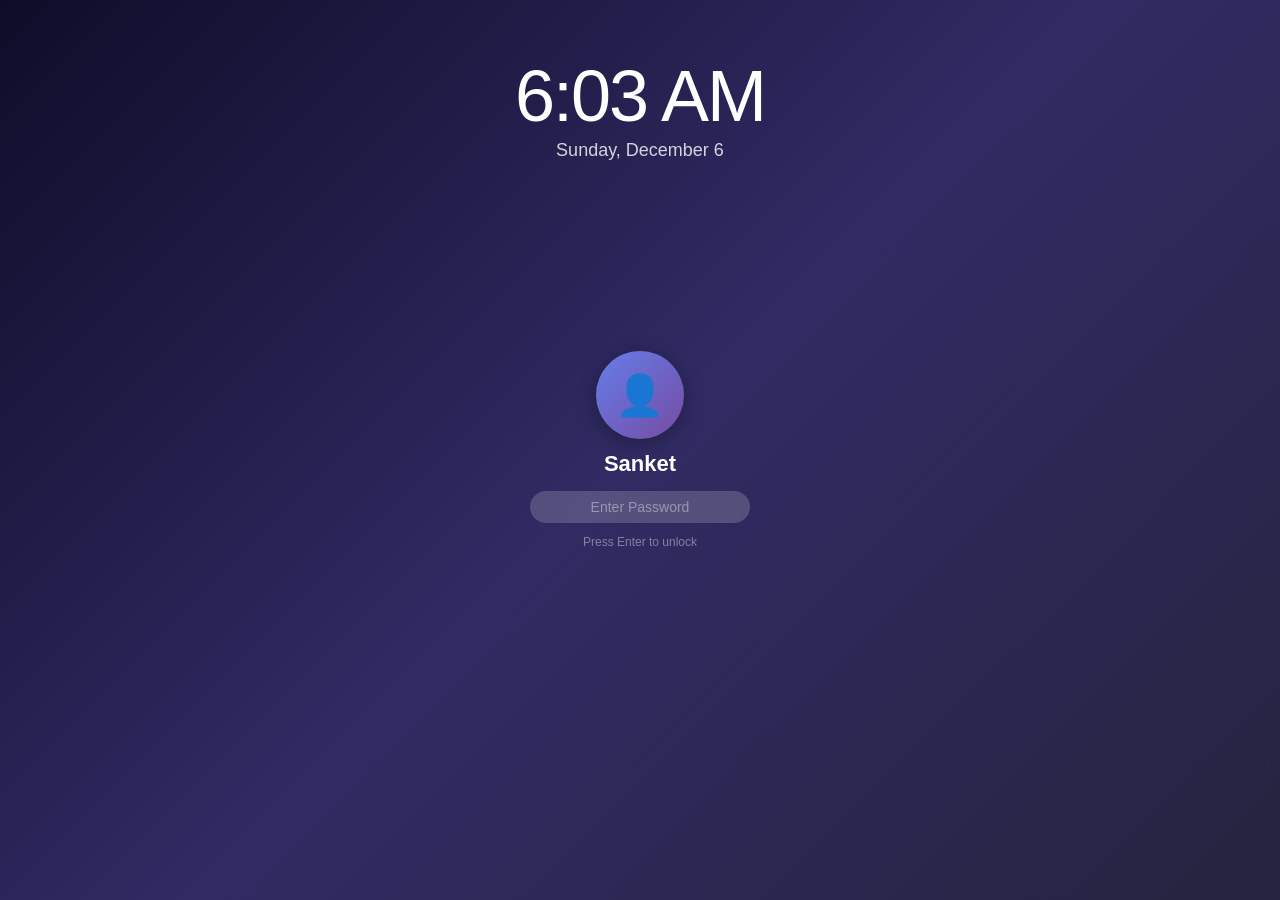
==== index.html @ 110bdf54 "Restructure CloudOS into organized multi-file architecture - Separated single 56KB HTML file into mo" ====
<!DOCTYPE html>
<html lang="en">
<head>
<meta charset="UTF-8">
<meta name="viewport" content="width=device-width, initial-scale=1.0">
<title>CloudOS</title>

<!-- Styles -->
<link rel="stylesheet" href="css/variables.css">
<link rel="stylesheet" href="css/base.css">
<link rel="stylesheet" href="css/login.css">
<link rel="stylesheet" href="css/menubar.css">
<link rel="stylesheet" href="css/dock.css">
<link rel="stylesheet" href="css/windows.css">
<link rel="stylesheet" href="css/overlays.css">
<link rel="stylesheet" href="css/apps.css">
<link rel="stylesheet" href="css/responsive.css">
</head>
<body>

<div id="os-root">

<!-- LOGIN -->
<div id="login">
  <div class="ltime" id="ltime"></div>
  <div class="ldate" id="ldate"></div>
  <div class="lav">👤</div>
  <div class="lname">Sanket</div>
  <input class="linput" type="password" placeholder="Enter Password" id="lpw" autofocus>
  <div class="lhint">Press Enter to unlock</div>
</div>

<!-- DESKTOP -->
<div id="desktop">
  <div id="menubar">
    <span class="apple-logo" onclick="openApp('about')"></span>
    <span class="mi bold" id="activeApp">Finder</span>
    <span class="mi">File</span><span class="mi">Edit</span><span class="mi">View</span><span class="mi">Window</span><span class="mi">Help</span>
    <span class="spacer"></span>
    <div class="mr">
      <span class="mi" onclick="toggleNC()">🔔</span>
      <span class="mi">📶</span>
      <span class="mi">🔊</span>
      <span class="mi">🔋</span>
      <span class="mi" id="mclock"></span>
    </div>
  </div>

  <div class="dicon" style="top:50px;right:20px" ondblclick="openApp('finder')"><span class="ico">💻</span><span class="iname">Macintosh HD</span></div>
  <div class="dicon" style="top:150px;right:20px" ondblclick="openApp('notes')"><span class="ico">📝</span><span class="iname">Notes</span></div>

  <div id="wins"></div>

  <div id="dock">
    <div class="di" onclick="openApp('finder')"><span class="tt">Finder</span>📁<span class="dot"></span></div>
    <div class="di" onclick="openApp('safari')"><span class="tt">Safari</span>🧭<span class="dot"></span></div>
    <div class="di" onclick="openApp('terminal')"><span class="tt">Terminal</span>⬛<span class="dot"></span></div>
    <div class="di" onclick="openApp('calc')"><span class="tt">Calculator</span>🧮<span class="dot"></span></div>
    <div class="di" onclick="openApp('notes')"><span class="tt">Notes</span>📝<span class="dot"></span></div>
    <div class="di" onclick="openApp('music')"><span class="tt">Music</span>🎵<span class="dot"></span></div>
    <div class="di" onclick="openApp('calendar')"><span class="tt">Calendar</span>📅<span class="dot"></span></div>
    <div class="di" onclick="openApp('weather')"><span class="tt">Weather</span>🌤️<span class="dot"></span></div>
    <div class="di" onclick="openApp('clock')"><span class="tt">Clock</span>🕐<span class="dot"></span></div>
    <div class="di" onclick="openApp('photos')"><span class="tt">Photos</span>🖼️<span class="dot"></span></div>
    <div class="dock-sep"></div>
    <div class="di" onclick="openApp('stocks')"><span class="tt">Stocks</span>📈<span class="dot"></span></div>
    <div class="di" onclick="openApp('todo')"><span class="tt">Reminders</span>✅<span class="dot"></span></div>
    <div class="di" onclick="openApp('textedit')"><span class="tt">TextEdit</span>📄<span class="dot"></span></div>
    <div class="di" onclick="openApp('camera')"><span class="tt">Photo Booth</span>📸<span class="dot"></span></div>
    <div class="di" onclick="openApp('settings')"><span class="tt">Settings</span>⚙️<span class="dot"></span></div>
  </div>
</div>

<!-- SPOTLIGHT -->
<div id="spo" onclick="closeSpo()">
  <div id="spobox" onclick="event.stopPropagation()">
    <input id="spoinput" placeholder="Spotlight Search" autocomplete="off">
    <div id="spores"></div>
  </div>
</div>

<!-- CONTEXT MENU -->
<div id="ctx"></div>

<!-- NOTIFICATION CENTER -->
<div id="nc">
  <div class="nch" style="font-size:16px;margin-bottom:12px">Notification Center</div>
  <div class="ncw"><div style="font-size:30px;font-weight:200;color:var(--text)" id="nct"></div><div style="font-size:12px;color:var(--text2)" id="ncd"></div></div>
  <div class="nch">Weather</div>
  <div class="ncw"><div style="display:flex;align-items:center;gap:10px"><span style="font-size:32px">🌤️</span><div><div style="font-size:22px;font-weight:600;color:var(--text)">72°F</div><div style="font-size:11px;color:var(--text2)">Partly Cloudy</div></div></div></div>
  <div class="nch">Battery</div>
  <div class="ncw"><div style="display:flex;align-items:center;gap:10px"><span style="font-size:20px">🔋</span><span style="font-size:14px;font-weight:600;color:var(--text)">87%</span></div></div>
  <div class="nch">Upcoming</div>
  <div class="ncw"><div style="font-size:12px;color:var(--text)">📌 Team standup — 10:00 AM</div></div>
  <div class="ncw"><div style="font-size:12px;color:var(--text)">📧 Reply to Sarah — 2:00 PM</div></div>
  <div class="nch">Stocks</div>
  <div class="ncw">
    <div style="display:flex;justify-content:space-between;font-size:12px;color:var(--text)"><span style="font-weight:600">AAPL</span><span style="color:#34C759">+1.23%</span></div>
    <div style="display:flex;justify-content:space-between;font-size:12px;color:var(--text);margin-top:4px"><span style="font-weight:600">NVDA</span><span style="color:#34C759">+1.42%</span></div>
  </div>
</div>

</div><!-- /os-root -->

<!-- Scripts: load order matters -->
<script src="js/state.js"></script>
<script src="js/scaling.js"></script>
<script src="js/login.js"></script>
<script src="js/menubar.js"></script>
<script src="js/window-manager.js"></script>
<script src="js/app-launcher.js"></script>

<!-- Apps -->
<script src="js/apps/finder.js"></script>
<script src="js/apps/calculator.js"></script>
<script src="js/apps/terminal.js"></script>
<script src="js/apps/notes.js"></script>
<script src="js/apps/settings.js"></script>
<script src="js/apps/weather.js"></script>
<script src="js/apps/music.js"></script>
<script src="js/apps/calendar.js"></script>
<script src="js/apps/clock-app.js"></script>
<script src="js/apps/stocks.js"></script>
<script src="js/apps/safari.js"></script>
<script src="js/apps/textedit.js"></script>
<script src="js/apps/camera.js"></script>
<script src="js/apps/photos.js"></script>
<script src="js/apps/todo.js"></script>
<script src="js/apps/about.js"></script>

<!-- Overlays & System -->
<script src="js/spotlight.js"></script>
<script src="js/notifications.js"></script>
<script src="js/context-menu.js"></script>
<script src="js/keyboard.js"></script>
<script src="js/main.js"></script>
</body>
</html>
---- css/variables.css ----
/* ===== CSS CUSTOM PROPERTIES ===== */
:root {
  --accent: #007AFF;
  --red: #FF5F57;
  --yellow: #FEBC2E;
  --green: #28C840;
  --text: #1d1d1f;
  --text2: #86868b;
  --border: rgba(0,0,0,0.1);
  --glass: rgba(255,255,255,0.72);
  --glass-dark: rgba(30,30,30,0.75);
  --shadow: 0 22px 70px 4px rgba(0,0,0,0.28);
  --r: 12px;
  --font: -apple-system, BlinkMacSystemFont, 'Helvetica Neue', 'Segoe UI', sans-serif;
}
---- css/base.css ----
/* ===== RESET & BASE ===== */
* { margin: 0; padding: 0; box-sizing: border-box; }

html, body {
  width: 100%;
  height: 100%;
  overflow: hidden;
}

body {
  font-family: var(--font);
  user-select: none;
  -webkit-user-select: none;
  cursor: default;
}

/* OS Root Container — scaling target */
#os-root {
  width: 100vw;
  height: 100vh;
  position: relative;
  overflow: hidden;
  transform-origin: 0 0;
}

/* Desktop */
#desktop {
  width: 100%;
  height: 100%;
  position: relative;
  background: linear-gradient(135deg, #0f0c29 0%, #302b63 50%, #24243e 100%);
}

#desktop::before {
  content: '';
  position: absolute;
  inset: 0;
  background:
    radial-gradient(ellipse at 30% 40%, rgba(101,78,163,0.5), transparent 60%),
    radial-gradient(ellipse at 70% 60%, rgba(234,175,200,0.25), transparent 50%);
  pointer-events: none;
}

/* Desktop Icons */
.dicon {
  position: absolute;
  width: 78px;
  display: flex;
  flex-direction: column;
  align-items: center;
  gap: 3px;
  cursor: pointer;
  padding: 5px;
  border-radius: 8px;
}
.dicon:hover { background: rgba(255,255,255,0.1); }
.dicon .ico { font-size: 46px; filter: drop-shadow(0 2px 4px rgba(0,0,0,0.3)); }
.dicon .iname {
  font-size: 11px;
  color: #fff;
  text-shadow: 0 1px 3px rgba(0,0,0,0.5);
  text-align: center;
  font-weight: 500;
}
---- css/login.css ----
/* ===== LOGIN SCREEN ===== */
#login {
  position: absolute;
  inset: 0;
  background: linear-gradient(135deg, #0f0c29, #302b63, #24243e);
  z-index: 100000;
  display: flex;
  flex-direction: column;
  align-items: center;
  justify-content: center;
  color: #fff;
}

.lav {
  width: 88px;
  height: 88px;
  border-radius: 50%;
  background: linear-gradient(135deg, #667eea, #764ba2);
  margin-bottom: 12px;
  display: flex;
  align-items: center;
  justify-content: center;
  font-size: 40px;
  box-shadow: 0 4px 20px rgba(0,0,0,0.3);
}

.lname { font-size: 22px; font-weight: 600; margin-bottom: 14px; }

.linput {
  width: 220px;
  padding: 8px 14px;
  border-radius: 20px;
  border: none;
  background: rgba(255,255,255,0.18);
  backdrop-filter: blur(10px);
  color: #fff;
  font-size: 14px;
  font-family: var(--font);
  outline: none;
  text-align: center;
}
.linput::placeholder { color: rgba(255,255,255,0.4); }

.lhint { font-size: 12px; opacity: .4; margin-top: 12px; }
.ltime { position: absolute; top: 55px; font-size: 72px; font-weight: 200; letter-spacing: -2px; }
.ldate { position: absolute; top: 140px; font-size: 18px; opacity: .8; }
---- css/menubar.css ----
/* ===== MENU BAR ===== */
#menubar {
  position: absolute;
  top: 0;
  left: 0;
  right: 0;
  height: 28px;
  background: rgba(20,20,20,0.6);
  backdrop-filter: blur(30px) saturate(180%);
  -webkit-backdrop-filter: blur(30px) saturate(180%);
  display: flex;
  align-items: center;
  padding: 0 10px;
  z-index: 10000;
  color: #fff;
  font-size: 13px;
  font-weight: 500;
}

.apple-logo { font-size: 16px; padding: 0 12px 0 4px; cursor: pointer; }

.mi { padding: 2px 10px; border-radius: 4px; cursor: pointer; font-size: 13px; }
.mi:hover { background: rgba(255,255,255,0.15); }
.mi.bold { font-weight: 700; }

.spacer { flex: 1; }

.mr { display: flex; align-items: center; gap: 4px; font-size: 12px; }
.mr .mi { font-size: 13px; }
---- css/dock.css ----
/* ===== DOCK ===== */
#dock {
  position: absolute;
  bottom: 6px;
  left: 50%;
  transform: translateX(-50%);
  display: flex;
  align-items: flex-end;
  gap: 3px;
  padding: 4px 8px;
  background: rgba(255,255,255,0.15);
  backdrop-filter: blur(30px) saturate(180%);
  -webkit-backdrop-filter: blur(30px) saturate(180%);
  border-radius: 18px;
  border: 1px solid rgba(255,255,255,0.2);
  z-index: 9999;
}

.di {
  width: 52px;
  height: 52px;
  border-radius: 12px;
  display: flex;
  align-items: center;
  justify-content: center;
  font-size: 32px;
  cursor: pointer;
  transition: all .2s cubic-bezier(.4,0,.2,1);
  position: relative;
}
.di:hover { transform: scale(1.4) translateY(-14px); }
.di:hover + .di, .di:has(+ .di:hover) { transform: scale(1.15) translateY(-5px); }

.di .tt {
  position: absolute;
  top: -32px;
  background: rgba(30,30,30,0.85);
  color: #fff;
  padding: 4px 12px;
  border-radius: 6px;
  font-size: 11px;
  white-space: nowrap;
  opacity: 0;
  pointer-events: none;
  transition: opacity .15s;
}
.di:hover .tt { opacity: 1; }

.di .dot {
  position: absolute;
  bottom: -5px;
  width: 4px;
  height: 4px;
  background: rgba(255,255,255,0.9);
  border-radius: 50%;
  display: none;
}
.di.open .dot { display: block; }

.dock-sep {
  width: 1px;
  height: 36px;
  background: rgba(255,255,255,0.25);
  margin: 0 4px;
  align-self: center;
}
---- css/windows.css ----
/* ===== WINDOW SYSTEM ===== */
.win {
  position: absolute;
  background: rgba(236,236,236,0.92);
  backdrop-filter: blur(40px) saturate(180%);
  -webkit-backdrop-filter: blur(40px) saturate(180%);
  border-radius: 12px;
  box-shadow: var(--shadow), 0 0 0 .5px rgba(0,0,0,0.12);
  overflow: hidden;
  display: flex;
  flex-direction: column;
  min-width: 280px;
  min-height: 180px;
  animation: winOpen .3s cubic-bezier(.16,1,.3,1);
}

@keyframes winOpen {
  from { transform: scale(.88); opacity: 0; }
  to   { transform: scale(1); opacity: 1; }
}

.win.closing { animation: winClose .2s forwards; }
@keyframes winClose { to { transform: scale(.88); opacity: 0; } }

.win.minimizing { animation: winMin .4s forwards; }
@keyframes winMin { to { transform: scale(.1) translateY(100vh); opacity: 0; } }

/* Title Bar */
.titlebar {
  height: 38px;
  display: flex;
  align-items: center;
  padding: 0 12px;
  cursor: grab;
  flex-shrink: 0;
  background: rgba(255,255,255,0.4);
  border-bottom: 1px solid rgba(0,0,0,0.06);
}
.titlebar:active { cursor: grabbing; }

.tl { display: flex; gap: 7px; z-index: 2; }

.tb {
  width: 12px;
  height: 12px;
  border-radius: 50%;
  cursor: pointer;
  border: .5px solid rgba(0,0,0,0.1);
  position: relative;
}
.tb:hover { filter: brightness(.85); }
.tc { background: #FF5F57; }
.tm { background: #FEBC2E; }
.tx { background: #28C840; }

.tb::after {
  position: absolute;
  inset: 0;
  display: flex;
  align-items: center;
  justify-content: center;
  font-size: 8px;
  font-weight: 700;
  color: rgba(0,0,0,0.4);
  opacity: 0;
}
.titlebar:hover .tc::after { content: '✕'; opacity: 1; font-size: 9px; }
.titlebar:hover .tm::after { content: '−'; opacity: 1; font-size: 14px; line-height: 10px; }
.titlebar:hover .tx::after { content: '⤢'; opacity: 1; font-size: 10px; }

.wtitle {
  position: absolute;
  left: 50%;
  transform: translateX(-50%);
  font-size: 13px;
  font-weight: 600;
  color: rgba(0,0,0,0.8);
  white-space: nowrap;
}

/* Window Body */
.wbody { flex: 1; overflow: auto; position: relative; }
.wbody::-webkit-scrollbar { width: 6px; }
.wbody::-webkit-scrollbar-thumb { background: rgba(0,0,0,0.15); border-radius: 3px; }

/* Resize Handle */
.wresize {
  position: absolute;
  bottom: 0;
  right: 0;
  width: 14px;
  height: 14px;
  cursor: nwse-resize;
}
---- css/overlays.css ----
/* ===== SPOTLIGHT ===== */
#spo {
  display: none;
  position: absolute;
  inset: 0;
  background: rgba(0,0,0,0.3);
  z-index: 99999;
  backdrop-filter: blur(6px);
  animation: fadeIn .15s;
}
@keyframes fadeIn { from { opacity: 0; } }

#spobox {
  position: absolute;
  top: 22%;
  left: 50%;
  transform: translateX(-50%);
  width: 560px;
  max-width: calc(100% - 40px);
  background: rgba(245,245,245,0.92);
  backdrop-filter: blur(40px) saturate(200%);
  border-radius: 14px;
  box-shadow: 0 30px 90px rgba(0,0,0,0.35);
  overflow: hidden;
  animation: spoIn .2s cubic-bezier(.16,1,.3,1);
}
@keyframes spoIn {
  from { transform: translateX(-50%) scale(.92); opacity: 0; }
  to   { transform: translateX(-50%) scale(1); opacity: 1; }
}

#spoinput {
  width: 100%;
  padding: 14px 20px;
  border: none;
  background: none;
  font-size: 20px;
  font-family: var(--font);
  outline: none;
  color: var(--text);
}

#spores { border-top: 1px solid rgba(0,0,0,0.06); max-height: 320px; overflow-y: auto; }

.sr {
  display: flex;
  align-items: center;
  gap: 12px;
  padding: 9px 20px;
  cursor: pointer;
  transition: background .1s;
}
.sr:hover, .sr.sel { background: var(--accent); color: #fff; }
.sr-icon { font-size: 22px; width: 30px; text-align: center; }
.sr-text { font-size: 14px; font-weight: 500; }

/* ===== NOTIFICATION CENTER ===== */
#nc {
  display: none;
  position: absolute;
  top: 28px;
  right: 0;
  width: 320px;
  height: calc(100% - 28px);
  background: rgba(245,245,245,0.8);
  backdrop-filter: blur(40px) saturate(180%);
  z-index: 9998;
  padding: 16px;
  overflow-y: auto;
  box-shadow: -2px 0 20px rgba(0,0,0,0.12);
  animation: slideL .25s cubic-bezier(.16,1,.3,1);
}
@keyframes slideL {
  from { transform: translateX(100%); }
  to   { transform: translateX(0); }
}

.ncw {
  background: rgba(255,255,255,0.55);
  border-radius: 12px;
  padding: 14px;
  margin-bottom: 8px;
}
.nch { font-size: 13px; font-weight: 700; color: var(--text); margin-bottom: 8px; }

/* ===== CONTEXT MENU ===== */
#ctx {
  display: none;
  position: absolute;
  background: rgba(245,245,245,0.92);
  backdrop-filter: blur(30px);
  border-radius: 8px;
  padding: 4px;
  box-shadow: 0 8px 30px rgba(0,0,0,0.2);
  z-index: 99999;
  min-width: 200px;
}

.ci {
  padding: 6px 14px;
  font-size: 13px;
  cursor: pointer;
  border-radius: 4px;
  color: var(--text);
}
.ci:hover { background: var(--accent); color: #fff; }
.csep { height: 1px; background: rgba(0,0,0,0.08); margin: 4px 8px; }
---- css/apps.css ----
/* ===== CALCULATOR ===== */
.calc-d {
  background: rgba(0,0,0,0.04);
  padding: 14px 18px;
  text-align: right;
  font-size: 42px;
  font-weight: 200;
  min-height: 75px;
  display: flex;
  align-items: flex-end;
  justify-content: flex-end;
  border-bottom: 1px solid var(--border);
  color: var(--text);
}
.calc-g { display: grid; grid-template-columns: repeat(4,1fr); gap: 1px; background: rgba(0,0,0,0.05); }
.cb {
  padding: 16px;
  font-size: 20px;
  border: none;
  cursor: pointer;
  background: rgba(255,255,255,0.6);
  color: var(--text);
  font-family: var(--font);
  transition: background .1s;
}
.cb:hover { background: rgba(255,255,255,0.85); }
.cb:active { background: rgba(0,0,0,0.08); }
.cb.op { background: rgba(255,149,0,0.85); color: #fff; font-size: 22px; }
.cb.op:hover { background: rgba(255,149,0,1); }
.cb.fn { background: rgba(0,0,0,0.07); }
.cb.zero { grid-column: span 2; text-align: left; padding-left: 26px; }

/* ===== TERMINAL ===== */
.term {
  background: rgba(25,25,25,0.95);
  color: #33FF33;
  font-family: 'SF Mono', 'Menlo', 'Courier New', monospace;
  font-size: 13px;
  padding: 8px 12px;
  height: 100%;
  overflow-y: auto;
}
.tline { margin-bottom: 2px; white-space: pre-wrap; word-break: break-all; }
.tinline { display: flex; align-items: center; }
.tprompt { color: #4AF626; margin-right: 6px; font-weight: 600; white-space: nowrap; }
.tinp {
  background: none;
  border: none;
  color: #fff;
  font-family: inherit;
  font-size: inherit;
  outline: none;
  flex: 1;
  caret-color: #4AF626;
}

/* ===== MUSIC ===== */
.mplayer {
  display: flex;
  flex-direction: column;
  height: 100%;
  background: linear-gradient(180deg, #1a1a2e, #16213e, #0f3460);
  color: #fff;
}
.mart {
  width: 180px;
  height: 180px;
  margin: 25px auto 16px;
  border-radius: 12px;
  background: linear-gradient(135deg, #667eea, #764ba2);
  display: flex;
  align-items: center;
  justify-content: center;
  font-size: 72px;
  box-shadow: 0 16px 50px rgba(0,0,0,0.4);
  animation: spin 4s linear infinite paused;
}
.mart.playing { animation-play-state: running; }
@keyframes spin { to { transform: rotate(360deg); } }
.minfo { text-align: center; padding: 0 20px; }
.mt { font-size: 17px; font-weight: 700; }
.ma { font-size: 13px; opacity: .65; margin-top: 3px; }
.mbar {
  width: 100%;
  height: 4px;
  background: rgba(255,255,255,0.15);
  border-radius: 2px;
  cursor: pointer;
  margin: 16px 0 4px;
  position: relative;
}
.mfill { height: 100%; background: #fff; border-radius: 2px; width: 35%; transition: width .3s; }
.mctrl { display: flex; align-items: center; justify-content: center; gap: 22px; padding: 12px; }
.mbtn {
  background: none;
  border: none;
  color: #fff;
  font-size: 20px;
  cursor: pointer;
  opacity: .75;
  transition: all .15s;
}
.mbtn:hover { opacity: 1; transform: scale(1.1); }
.mbtn.play { font-size: 36px; opacity: 1; }
.pli {
  display: flex;
  align-items: center;
  gap: 10px;
  padding: 8px 12px;
  border-radius: 8px;
  cursor: pointer;
  transition: background .1s;
}
.pli:hover { background: rgba(255,255,255,0.07); }
.pli.active { background: rgba(255,255,255,0.1); }

/* ===== WEATHER ===== */
.wcard {
  border-radius: 16px;
  padding: 28px;
  margin: 16px;
  color: #fff;
  position: relative;
  overflow: hidden;
  background: linear-gradient(135deg, #4facfe, #00f2fe);
}
.wtemp { font-size: 60px; font-weight: 200; line-height: 1; }
.wloc { font-size: 20px; font-weight: 600; margin-bottom: 6px; }
.wcond { font-size: 16px; font-weight: 500; margin-top: 3px; }
.wdets { display: flex; gap: 20px; margin-top: 16px; font-size: 13px; opacity: .9; }
.fday { flex: 1; text-align: center; padding: 10px 6px; background: rgba(0,0,0,0.04); border-radius: 12px; }

/* ===== CALENDAR ===== */
.calgrid { display: grid; grid-template-columns: repeat(7,1fr); padding: 6px 10px; gap: 2px; }
.cdn { text-align: center; font-size: 11px; font-weight: 600; color: var(--text2); padding: 6px; }
.cd {
  text-align: center;
  padding: 7px;
  font-size: 13px;
  border-radius: 50%;
  cursor: pointer;
  width: 34px;
  height: 34px;
  display: flex;
  align-items: center;
  justify-content: center;
  margin: 0 auto;
}
.cd:hover { background: rgba(0,0,0,0.05); }
.cd.today { background: var(--accent); color: #fff; font-weight: 700; }
.cd.om { opacity: .25; }

/* ===== NOTES ===== */
.nsb { width: 190px; background: rgba(250,250,250,0.65); border-right: 1px solid var(--border); overflow-y: auto; }
.nli { padding: 10px 14px; border-bottom: 1px solid rgba(0,0,0,0.05); cursor: pointer; }
.nli:hover { background: rgba(0,0,0,0.03); }
.nli.active { background: rgba(0,122,255,0.08); }
.nli h4 { font-size: 13px; font-weight: 600; color: var(--text); margin-bottom: 2px; }
.nli p { font-size: 11px; color: var(--text2); }
.nta {
  width: 100%;
  height: 100%;
  border: none;
  background: none;
  font-family: var(--font);
  font-size: 14px;
  line-height: 1.65;
  color: var(--text);
  outline: none;
  resize: none;
  padding: 18px;
}

/* ===== SETTINGS ===== */
.ssb { width: 190px; background: rgba(245,245,245,0.6); border-right: 1px solid rgba(0,0,0,0.06); padding: 10px 0; }
.si {
  display: flex;
  align-items: center;
  gap: 9px;
  padding: 6px 14px;
  font-size: 13px;
  cursor: pointer;
  border-radius: 6px;
  margin: 0 6px;
  color: var(--text);
}
.si:hover { background: rgba(0,0,0,0.05); }
.si.active { background: var(--accent); color: #fff; }
.sc { flex: 1; padding: 22px; overflow-y: auto; }
.sc h2 { font-size: 20px; font-weight: 700; margin-bottom: 14px; color: var(--text); }
.srow {
  display: flex;
  align-items: center;
  justify-content: space-between;
  padding: 11px 0;
  border-bottom: 1px solid rgba(0,0,0,0.05);
}
.srow label { font-size: 14px; color: var(--text); }
.tog {
  width: 42px;
  height: 24px;
  background: rgba(0,0,0,0.12);
  border-radius: 12px;
  cursor: pointer;
  position: relative;
  transition: background .2s;
}
.tog.on { background: #34C759; }
.tog::after {
  content: '';
  width: 20px;
  height: 20px;
  background: #fff;
  border-radius: 50%;
  position: absolute;
  top: 2px;
  left: 2px;
  transition: transform .2s;
  box-shadow: 0 1px 3px rgba(0,0,0,0.2);
}
.tog.on::after { transform: translateX(18px); }
input[type=range] {
  -webkit-appearance: none;
  width: 150px;
  height: 4px;
  border-radius: 2px;
  background: rgba(0,0,0,0.12);
  outline: none;
}
input[type=range]::-webkit-slider-thumb {
  -webkit-appearance: none;
  width: 16px;
  height: 16px;
  border-radius: 50%;
  background: #fff;
  box-shadow: 0 1px 4px rgba(0,0,0,0.3);
  cursor: pointer;
}

/* ===== STOCKS ===== */
.stk { display: flex; align-items: center; padding: 12px; border-bottom: 1px solid rgba(0,0,0,0.05); }
.stki { flex: 1; }
.stks { font-size: 15px; font-weight: 700; color: var(--text); }
.stkn { font-size: 11px; color: var(--text2); }
.stkp { font-size: 15px; font-weight: 600; color: var(--text); text-align: right; }
.stkc { font-size: 11px; padding: 2px 8px; border-radius: 4px; font-weight: 600; display: inline-block; margin-top: 2px; }
.stkc.up { background: #34C759; color: #fff; }
.stkc.dn { background: #FF3B30; color: #fff; }

/* ===== TEXT EDITOR ===== */
.tetb {
  display: flex;
  align-items: center;
  gap: 3px;
  padding: 5px 10px;
  border-bottom: 1px solid var(--border);
  background: rgba(255,255,255,0.35);
}
.teb {
  padding: 3px 7px;
  border: none;
  background: none;
  border-radius: 4px;
  cursor: pointer;
  font-size: 13px;
  color: var(--text);
  font-family: var(--font);
}
.teb:hover { background: rgba(0,0,0,0.06); }
.tesep { width: 1px; height: 18px; background: var(--border); margin: 0 3px; }
.tearea { flex: 1; padding: 18px 28px; font-size: 15px; line-height: 1.7; color: var(--text); outline: none; overflow-y: auto; }

/* ===== CLOCK ===== */
.clockc {
  display: flex;
  flex-direction: column;
  align-items: center;
  justify-content: center;
  height: 100%;
  background: #0a0a0a;
  color: #fff;
}
.cface {
  width: 200px;
  height: 200px;
  border-radius: 50%;
  border: 2.5px solid rgba(255,255,255,0.12);
  position: relative;
  margin-bottom: 24px;
}
.chand { position: absolute; bottom: 50%; left: 50%; transform-origin: bottom center; border-radius: 2px; }
.ch  { width: 3px; height: 50px; background: #fff; margin-left: -1.5px; }
.cmm { width: 2px; height: 68px; background: #fff; margin-left: -1px; }
.cs  { width: 1px; height: 78px; background: #FF3B30; margin-left: -.5px; }
.ccenter {
  width: 7px;
  height: 7px;
  background: #fff;
  border-radius: 50%;
  position: absolute;
  top: 50%;
  left: 50%;
  transform: translate(-50%,-50%);
}
.cdig { font-size: 44px; font-weight: 200; letter-spacing: 2px; font-variant-numeric: tabular-nums; }
.cdate { font-size: 15px; opacity: .55; margin-top: 6px; }

/* ===== TODO / REMINDERS ===== */
.tdinr { display: flex; padding: 10px; gap: 8px; border-bottom: 1px solid var(--border); }
.tdinp {
  flex: 1;
  padding: 7px 12px;
  border: 1px solid var(--border);
  border-radius: 8px;
  font-family: var(--font);
  font-size: 13px;
  outline: none;
  background: rgba(255,255,255,0.5);
}
.tdinp:focus { border-color: var(--accent); }
.tdadd {
  padding: 7px 14px;
  background: var(--accent);
  color: #fff;
  border: none;
  border-radius: 8px;
  font-family: var(--font);
  font-weight: 600;
  cursor: pointer;
  font-size: 13px;
}
.tdi { display: flex; align-items: center; gap: 9px; padding: 9px 8px; border-bottom: 1px solid rgba(0,0,0,0.04); }
.tdcb {
  width: 20px;
  height: 20px;
  border-radius: 50%;
  border: 2px solid rgba(0,0,0,0.18);
  cursor: pointer;
  display: flex;
  align-items: center;
  justify-content: center;
  flex-shrink: 0;
  transition: all .15s;
}
.tdcb.done { background: var(--accent); border-color: var(--accent); }
.tdcb.done::after { content: '✓'; color: #fff; font-size: 11px; }
.tdtxt { font-size: 13px; color: var(--text); flex: 1; }
.tdtxt.done { text-decoration: line-through; opacity: .45; }
.tddel { opacity: 0; cursor: pointer; font-size: 14px; color: #FF3B30; transition: opacity .1s; }
.tdi:hover .tddel { opacity: 1; }

/* ===== PHOTOS ===== */
.ggrid { display: grid; grid-template-columns: repeat(4,1fr); gap: 2px; padding: 2px; }
.gitem { aspect-ratio: 1; cursor: pointer; transition: transform .2s; }
.gitem:hover { transform: scale(.97); filter: brightness(1.08); }

/* ===== FINDER ===== */
.fsb {
  width: 170px;
  background: rgba(245,245,245,0.6);
  border-right: 1px solid rgba(0,0,0,0.06);
  padding: 8px 0;
  flex-shrink: 0;
  overflow-y: auto;
}
.fsbl { font-size: 11px; font-weight: 700; color: var(--text2); padding: 8px 14px 3px; text-transform: uppercase; letter-spacing: .5px; }
.fsbi {
  display: flex;
  align-items: center;
  gap: 7px;
  padding: 4px 14px;
  font-size: 13px;
  cursor: pointer;
  border-radius: 6px;
  margin: 0 5px;
  color: var(--text);
}
.fsbi:hover { background: rgba(0,0,0,0.05); }
.fsbi.active { background: var(--accent); color: #fff; }
.fcont { flex: 1; padding: 10px; display: flex; flex-wrap: wrap; align-content: flex-start; gap: 2px; }
.fitem {
  width: 85px;
  padding: 7px;
  display: flex;
  flex-direction: column;
  align-items: center;
  gap: 3px;
  border-radius: 8px;
  cursor: pointer;
}
.fitem:hover { background: rgba(0,0,0,0.05); }
.ficon { font-size: 40px; line-height: 1; }
.fname { font-size: 11px; text-align: center; word-break: break-word; color: var(--text); }

/* ===== ABOUT ===== */
.abm { text-align: center; padding: 28px; }
.abm h2 { font-size: 22px; font-weight: 700; color: var(--text); }
.abm .ver { font-size: 13px; color: var(--text2); margin-top: 3px; }
.abm .specs { font-size: 12px; color: var(--text2); margin-top: 14px; line-height: 1.9; }
---- css/responsive.css ----
/* ===== RESPONSIVE SCALING =====
 *
 * CloudOS uses a transform-based scaling system (js/scaling.js) to
 * maintain a pixel-perfect macOS look across all viewport sizes.
 *
 * For viewports >= 900px : renders at native viewport size
 * For viewports <  900px : renders at 900px and scales down via CSS transform
 *
 * Target display areas (inside iframe):
 *   Desktop  (1440px viewport) → 912px frame  → ~859×537px
 *   Laptop   (1280px viewport) → 912px frame  → ~859×537px
 *   Tablet   (1024px viewport) → ~901px frame → ~849×530px
 *   Mobile   (390px viewport)  → ~374px frame → ~352×220px
 *   Mobile   (375px viewport)  → ~360px frame → ~339×212px
 *
 * These media queries handle fine-tuning only.
 * The JS scaling handles the main viewport transform.
 */

/* Tablet: tighten notification center */
@media (max-width: 920px) {
  #nc { width: 280px; }
}
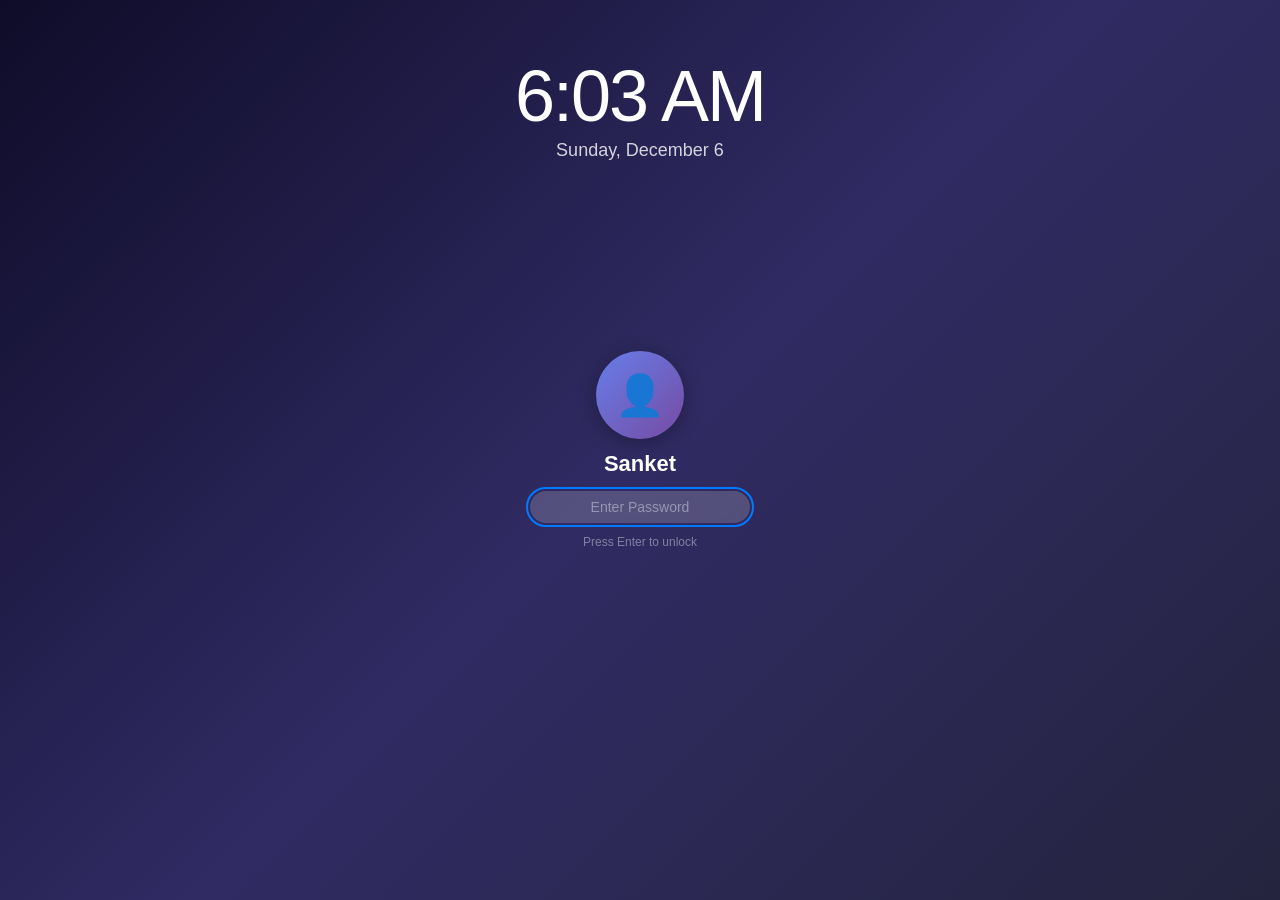
==== commit 06690e0a: "Implement Phase 1-3: Complete macOS-like functionality Phase 1 - Foundation: - Add CloudStorage: cen" ====
--- a/index.html
+++ b/index.html
@@ -14,6 +14,7 @@
 <link rel="stylesheet" href="css/windows.css">
 <link rel="stylesheet" href="css/overlays.css">
 <link rel="stylesheet" href="css/apps.css">
+<link rel="stylesheet" href="css/animations.css">
 <link rel="stylesheet" href="css/responsive.css">
 </head>
 <body>
@@ -103,8 +104,10 @@
 </div><!-- /os-root -->
 
 <!-- Scripts: load order matters -->
+<script src="js/storage.js"></script>
 <script src="js/state.js"></script>
 <script src="js/scaling.js"></script>
+<script src="js/animations.js"></script>
 <script src="js/login.js"></script>
 <script src="js/menubar.js"></script>
 <script src="js/window-manager.js"></script>
@@ -132,6 +135,7 @@
 <script src="js/spotlight.js"></script>
 <script src="js/notifications.js"></script>
 <script src="js/context-menu.js"></script>
+<script src="js/app-switcher.js"></script>
 <script src="js/keyboard.js"></script>
 <script src="js/main.js"></script>
 </body>
--- a/css/variables.css
+++ b/css/variables.css
@@ -12,4 +12,5 @@
   --shadow: 0 22px 70px 4px rgba(0,0,0,0.28);
   --r: 12px;
   --font: -apple-system, BlinkMacSystemFont, 'Helvetica Neue', 'Segoe UI', sans-serif;
+  --dock-icon-size: 52px;
 }
--- a/css/dock.css
+++ b/css/dock.css
@@ -17,8 +17,8 @@
 }
 
 .di {
-  width: 52px;
-  height: 52px;
+  width: var(--dock-icon-size);
+  height: var(--dock-icon-size);
   border-radius: 12px;
   display: flex;
   align-items: center;
--- a/css/overlays.css
+++ b/css/overlays.css
@@ -105,3 +105,89 @@
 }
 .ci:hover { background: var(--accent); color: #fff; }
 .csep { height: 1px; background: rgba(0,0,0,0.08); margin: 4px 8px; }
+
+/* ===== APP SWITCHER (Cmd+Tab) ===== */
+#app-switcher {
+  position: fixed;
+  inset: 0;
+  z-index: 99999;
+  display: flex;
+  align-items: center;
+  justify-content: center;
+  opacity: 0;
+  transition: opacity 0.2s;
+}
+
+#app-switcher.visible {
+  opacity: 1;
+}
+
+.switcher-backdrop {
+  position: absolute;
+  inset: 0;
+  background: rgba(0,0,0,0.4);
+  backdrop-filter: blur(10px);
+}
+
+.switcher-container {
+  position: relative;
+  display: flex;
+  gap: 20px;
+  padding: 24px;
+  background: rgba(30,30,30,0.92);
+  backdrop-filter: blur(40px) saturate(180%);
+  border-radius: 16px;
+  box-shadow: 0 30px 90px rgba(0,0,0,0.5);
+  transform: scale(0.9);
+  transition: transform 0.2s cubic-bezier(0.16, 1, 0.3, 1);
+}
+
+#app-switcher.visible .switcher-container {
+  transform: scale(1);
+}
+
+.switcher-item {
+  display: flex;
+  flex-direction: column;
+  align-items: center;
+  gap: 8px;
+  padding: 16px;
+  min-width: 100px;
+  border-radius: 12px;
+  background: rgba(255,255,255,0.08);
+  cursor: pointer;
+  transition: all 0.15s;
+  position: relative;
+}
+
+.switcher-item.selected {
+  background: rgba(255,255,255,0.18);
+  transform: scale(1.05);
+}
+
+.switcher-icon {
+  font-size: 48px;
+  filter: drop-shadow(0 2px 4px rgba(0,0,0,0.3));
+}
+
+.switcher-title {
+  font-size: 13px;
+  font-weight: 500;
+  color: #fff;
+  text-align: center;
+  max-width: 120px;
+  overflow: hidden;
+  text-overflow: ellipsis;
+  white-space: nowrap;
+}
+
+.switcher-minimized {
+  position: absolute;
+  top: 8px;
+  right: 8px;
+  font-size: 9px;
+  color: rgba(255,255,255,0.6);
+  background: rgba(0,0,0,0.3);
+  padding: 2px 6px;
+  border-radius: 4px;
+}
--- a/css/apps.css
+++ b/css/apps.css
@@ -114,6 +114,44 @@
 .pli:hover { background: rgba(255,255,255,0.07); }
 .pli.active { background: rgba(255,255,255,0.1); }
 
+.mvol {
+  display: flex;
+  align-items: center;
+  gap: 12px;
+  padding: 8px 28px;
+  border-top: 1px solid rgba(255,255,255,0.1);
+}
+
+.mvol-slider {
+  flex: 1;
+  height: 4px;
+  -webkit-appearance: none;
+  appearance: none;
+  background: rgba(255,255,255,0.15);
+  border-radius: 2px;
+  outline: none;
+  cursor: pointer;
+}
+
+.mvol-slider::-webkit-slider-thumb {
+  -webkit-appearance: none;
+  appearance: none;
+  width: 12px;
+  height: 12px;
+  border-radius: 50%;
+  background: #fff;
+  cursor: pointer;
+}
+
+.mvol-slider::-moz-range-thumb {
+  width: 12px;
+  height: 12px;
+  border-radius: 50%;
+  background: #fff;
+  cursor: pointer;
+  border: none;
+}
+
 /* ===== WEATHER ===== */
 .wcard {
   border-radius: 16px;
@@ -146,9 +184,148 @@
   justify-content: center;
   margin: 0 auto;
 }
+.cd {
+  position: relative;
+}
 .cd:hover { background: rgba(0,0,0,0.05); }
 .cd.today { background: var(--accent); color: #fff; font-weight: 700; }
 .cd.om { opacity: .25; }
+
+.event-dot {
+  position: absolute;
+  bottom: 3px;
+  left: 50%;
+  transform: translateX(-50%);
+  width: 4px;
+  height: 4px;
+  background: var(--accent);
+  border-radius: 50%;
+}
+
+.cd.today .event-dot {
+  background: #fff;
+}
+
+.cal-nav-btn {
+  border: 1px solid var(--border);
+  border-radius: 6px;
+  padding: 3px 9px;
+  cursor: pointer;
+  background: #fff;
+  font-size: 13px;
+  font-family: var(--font);
+}
+.cal-nav-btn:hover { background: rgba(0,0,0,0.03); }
+
+.cal-sidebar {
+  width: 260px;
+  border-left: 1px solid var(--border);
+  display: flex;
+  flex-direction: column;
+  background: rgba(250,250,250,0.5);
+}
+
+.cal-sidebar-header {
+  padding: 12px;
+  border-bottom: 1px solid var(--border);
+  display: flex;
+  justify-content: space-between;
+  align-items: center;
+}
+
+.cal-sidebar-header h4 {
+  font-size: 14px;
+  font-weight: 600;
+  color: var(--text);
+  margin: 0;
+}
+
+.btn-add-event {
+  padding: 4px 10px;
+  background: var(--accent);
+  color: #fff;
+  border: none;
+  border-radius: 6px;
+  font-family: var(--font);
+  font-size: 11px;
+  font-weight: 600;
+  cursor: pointer;
+  transition: opacity 0.2s;
+}
+.btn-add-event:hover { opacity: 0.85; }
+
+.btn-add-event-main {
+  width: 100%;
+  padding: 8px;
+  background: var(--accent);
+  color: #fff;
+  border: none;
+  border-radius: 6px;
+  font-family: var(--font);
+  font-size: 12px;
+  font-weight: 600;
+  cursor: pointer;
+  transition: opacity 0.2s;
+  margin-top: 10px;
+}
+.btn-add-event-main:hover { opacity: 0.85; }
+
+#cal-events-list {
+  flex: 1;
+  overflow-y: auto;
+  padding: 12px;
+}
+
+.cal-empty {
+  text-align: center;
+  padding: 30px 20px;
+  font-size: 12px;
+  color: var(--text2);
+}
+
+.cal-date-label {
+  font-size: 13px;
+  font-weight: 600;
+  color: var(--text);
+  margin-bottom: 10px;
+  padding-bottom: 8px;
+  border-bottom: 1px solid var(--border);
+}
+
+.cal-event-item {
+  padding: 10px;
+  background: #fff;
+  border: 1px solid var(--border);
+  border-radius: 8px;
+  margin-bottom: 8px;
+}
+
+.cal-event-title {
+  font-size: 13px;
+  font-weight: 600;
+  color: var(--text);
+  margin-bottom: 4px;
+}
+
+.cal-event-desc {
+  font-size: 11px;
+  color: var(--text2);
+  margin-bottom: 8px;
+  line-height: 1.4;
+}
+
+.cal-event-delete {
+  padding: 4px 10px;
+  background: #ff3b30;
+  color: #fff;
+  border: none;
+  border-radius: 4px;
+  font-family: var(--font);
+  font-size: 10px;
+  cursor: pointer;
+  transition: opacity 0.2s;
+}
+.cal-event-delete:hover { opacity: 0.85; }
 
 /* ===== NOTES ===== */
 .nsb { width: 190px; background: rgba(250,250,250,0.65); border-right: 1px solid var(--border); overflow-y: auto; }
@@ -171,6 +348,76 @@
   padding: 18px;
 }
 
+/* Notes additions */
+.nsb-header {
+  padding: 12px;
+  border-bottom: 1px solid var(--border);
+  background: rgba(255,255,255,0.5);
+}
+
+.nnew {
+  width: 100%;
+  padding: 8px 12px;
+  background: var(--accent);
+  color: #fff;
+  border: none;
+  border-radius: 6px;
+  font-family: var(--font);
+  font-size: 12px;
+  font-weight: 600;
+  cursor: pointer;
+  transition: opacity 0.2s;
+}
+.nnew:hover { opacity: 0.85; }
+.nnew:active { opacity: 0.7; }
+
+.note-time {
+  display: block;
+  font-size: 10px;
+  color: var(--text2);
+  margin-top: 4px;
+}
+
+.note-footer {
+  display: flex;
+  justify-content: space-between;
+  align-items: center;
+  padding: 10px 18px;
+  border-top: 1px solid var(--border);
+  background: rgba(250,250,250,0.5);
+}
+
+.btn-delete {
+  padding: 6px 12px;
+  background: #ff3b30;
+  color: #fff;
+  border: none;
+  border-radius: 6px;
+  font-family: var(--font);
+  font-size: 11px;
+  cursor: pointer;
+  transition: opacity 0.2s;
+}
+.btn-delete:hover { opacity: 0.85; }
+.btn-delete:active { opacity: 0.7; }
+
+.note-info {
+  font-size: 11px;
+  color: var(--text2);
+}
+
+.note-empty,
+.note-empty-sidebar {
+  display: flex;
+  align-items: center;
+  justify-content: center;
+  height: 100%;
+  font-size: 13px;
+  color: var(--text2);
+  text-align: center;
+  padding: 20px;
+}
+
 /* ===== SETTINGS ===== */
 .ssb { width: 190px; background: rgba(245,245,245,0.6); border-right: 1px solid rgba(0,0,0,0.06); padding: 10px 0; }
 .si {
@@ -349,6 +596,21 @@
 .tddel { opacity: 0; cursor: pointer; font-size: 14px; color: #FF3B30; transition: opacity .1s; }
 .tdi:hover .tddel { opacity: 1; }
 
+.td-stats {
+  padding: 8px 14px;
+  font-size: 12px;
+  color: var(--text2);
+  border-bottom: 1px solid var(--border);
+  background: rgba(250,250,250,0.5);
+}
+
+.td-empty {
+  text-align: center;
+  padding: 40px 20px;
+  font-size: 13px;
+  color: var(--text2);
+}
+
 /* ===== PHOTOS ===== */
 .ggrid { display: grid; grid-template-columns: repeat(4,1fr); gap: 2px; padding: 2px; }
 .gitem { aspect-ratio: 1; cursor: pointer; transition: transform .2s; }
--- a/css/animations.css
+++ b/css/animations.css
@@ -0,0 +1,382 @@
+/* ===== ANIMATION-SPECIFIC STYLES ===== */
+
+/* Notification Banner (top-right toast) */
+.notification-banner {
+  position: fixed;
+  top: 40px;
+  right: 20px;
+  width: 360px;
+  max-width: calc(100vw - 40px);
+  background: rgba(245, 245, 245, 0.92);
+  backdrop-filter: blur(40px) saturate(180%);
+  -webkit-backdrop-filter: blur(40px) saturate(180%);
+  border-radius: 12px;
+  padding: 16px;
+  box-shadow: 0 16px 40px rgba(0,0,0,0.25);
+  z-index: 100001;
+  display: flex;
+  gap: 12px;
+  align-items: center;
+  transition: top 0.3s cubic-bezier(0.16, 1, 0.3, 1);
+}
+
+.notif-icon {
+  font-size: 32px;
+  flex-shrink: 0;
+  line-height: 1;
+}
+
+.notif-content {
+  flex: 1;
+  min-width: 0;
+}
+
+.notif-title {
+  font-size: 14px;
+  font-weight: 600;
+  color: var(--text);
+  margin-bottom: 4px;
+}
+
+.notif-message {
+  font-size: 13px;
+  color: var(--text2);
+  line-height: 1.4;
+}
+
+.notif-close {
+  background: none;
+  border: none;
+  color: var(--text2);
+  font-size: 16px;
+  cursor: pointer;
+  padding: 4px;
+  border-radius: 4px;
+  flex-shrink: 0;
+  transition: background 0.15s;
+}
+
+.notif-close:hover {
+  background: rgba(0,0,0,0.08);
+}
+
+/* Dock Badges */
+.dock-badge {
+  position: absolute;
+  top: -4px;
+  right: -4px;
+  background: #FF3B30;
+  color: #fff;
+  border-radius: 10px;
+  padding: 2px 6px;
+  font-size: 10px;
+  font-weight: 700;
+  min-width: 18px;
+  text-align: center;
+  box-shadow: 0 2px 8px rgba(0,0,0,0.3);
+  line-height: 1.4;
+  pointer-events: none;
+}
+
+/* Event Modal (Calendar) */
+.event-modal {
+  position: fixed;
+  inset: 0;
+  background: rgba(0,0,0,0.4);
+  backdrop-filter: blur(6px);
+  display: flex;
+  align-items: center;
+  justify-content: center;
+  z-index: 100002;
+  animation: fadeIn 0.15s;
+}
+
+.modal-content {
+  background: rgba(245,245,245,0.95);
+  backdrop-filter: blur(40px) saturate(180%);
+  -webkit-backdrop-filter: blur(40px) saturate(180%);
+  border-radius: 16px;
+  padding: 24px;
+  width: 400px;
+  max-width: calc(100vw - 40px);
+  box-shadow: 0 20px 60px rgba(0,0,0,0.3);
+  animation: modalIn 0.2s cubic-bezier(0.16, 1, 0.3, 1);
+}
+
+@keyframes modalIn {
+  from {
+    transform: scale(0.92);
+    opacity: 0;
+  }
+  to {
+    transform: scale(1);
+    opacity: 1;
+  }
+}
+
+.modal-content h3 {
+  font-size: 18px;
+  font-weight: 700;
+  color: var(--text);
+  margin-bottom: 16px;
+}
+
+.modal-content input[type="text"],
+.modal-content textarea {
+  width: 100%;
+  padding: 10px 14px;
+  border: 1px solid var(--border);
+  border-radius: 8px;
+  font-family: var(--font);
+  font-size: 14px;
+  outline: none;
+  background: rgba(255,255,255,0.6);
+  color: var(--text);
+  margin-bottom: 12px;
+}
+
+.modal-content input[type="text"]:focus,
+.modal-content textarea:focus {
+  border-color: var(--accent);
+  background: rgba(255,255,255,0.9);
+}
+
+.modal-content textarea {
+  resize: vertical;
+  min-height: 80px;
+  font-family: var(--font);
+}
+
+.modal-content button {
+  padding: 8px 20px;
+  border: none;
+  border-radius: 8px;
+  font-family: var(--font);
+  font-size: 13px;
+  font-weight: 600;
+  cursor: pointer;
+  transition: all 0.15s;
+}
+
+.modal-content button:first-of-type {
+  background: var(--accent);
+  color: #fff;
+}
+
+.modal-content button:first-of-type:hover {
+  filter: brightness(1.1);
+}
+
+.modal-content button:not(:first-of-type) {
+  background: rgba(0,0,0,0.06);
+  color: var(--text);
+}
+
+.modal-content button:not(:first-of-type):hover {
+  background: rgba(0,0,0,0.12);
+}
+
+/* Calendar Event Indicator */
+.cd.has-event {
+  position: relative;
+}
+
+.event-dot {
+  position: absolute;
+  bottom: 2px;
+  left: 50%;
+  transform: translateX(-50%);
+  width: 4px;
+  height: 4px;
+  background: var(--accent);
+  border-radius: 50%;
+}
+
+/* Vim Modal (Terminal) */
+.vim-modal {
+  position: fixed;
+  inset: 0;
+  background: rgba(0,0,0,0.5);
+  backdrop-filter: blur(6px);
+  display: flex;
+  align-items: center;
+  justify-content: center;
+  z-index: 100002;
+  animation: fadeIn 0.15s;
+}
+
+.vim-editor {
+  background: rgba(25,25,25,0.95);
+  backdrop-filter: blur(40px);
+  border-radius: 12px;
+  padding: 0;
+  width: 700px;
+  max-width: calc(100vw - 40px);
+  height: 500px;
+  max-height: calc(100vh - 80px);
+  box-shadow: 0 20px 60px rgba(0,0,0,0.5);
+  display: flex;
+  flex-direction: column;
+  overflow: hidden;
+}
+
+.vim-status {
+  background: rgba(0,0,0,0.3);
+  color: #4AF626;
+  padding: 8px 16px;
+  font-family: 'SF Mono', 'Menlo', 'Courier New', monospace;
+  font-size: 12px;
+  font-weight: 600;
+  border-bottom: 1px solid rgba(255,255,255,0.1);
+}
+
+.vim-editor #vim-content {
+  flex: 1;
+  background: rgba(25,25,25,0.98);
+  color: #33FF33;
+  font-family: 'SF Mono', 'Menlo', 'Courier New', monospace;
+  font-size: 13px;
+  padding: 12px 16px;
+  border: none;
+  outline: none;
+  resize: none;
+  caret-color: #4AF626;
+}
+
+.vim-hint {
+  background: rgba(0,0,0,0.3);
+  color: rgba(255,255,255,0.5);
+  padding: 6px 16px;
+  font-family: 'SF Mono', 'Menlo', monospace;
+  font-size: 11px;
+  border-top: 1px solid rgba(255,255,255,0.1);
+}
+
+/* Focus Ring Animations (Accessibility) */
+button:focus-visible,
+input:focus-visible,
+textarea:focus-visible {
+  outline: 2px solid var(--accent);
+  outline-offset: 2px;
+  animation: focusRing 0.2s cubic-bezier(0.2, 0, 0.13, 1);
+}
+
+@keyframes focusRing {
+  from { outline-width: 1px; }
+  to { outline-width: 2px; }
+}
+
+/* Notes New Button */
+.nnew {
+  margin: 8px;
+  padding: 8px 12px;
+  background: var(--accent);
+  color: #fff;
+  border: none;
+  border-radius: 8px;
+  cursor: pointer;
+  font-family: var(--font);
+  font-size: 12px;
+  font-weight: 600;
+  transition: all 0.15s;
+  display: block;
+  width: calc(100% - 16px);
+}
+
+.nnew:hover {
+  filter: brightness(1.1);
+  transform: translateY(-1px);
+}
+
+.nnew:active {
+  transform: translateY(0);
+}
+
+/* Note Delete Button */
+.ndel {
+  opacity: 0;
+  cursor: pointer;
+  color: #FF3B30;
+  font-size: 12px;
+  padding: 4px 8px;
+  border-radius: 4px;
+  transition: all 0.15s;
+  position: absolute;
+  right: 8px;
+  top: 50%;
+  transform: translateY(-50%);
+}
+
+.nli:hover .ndel {
+  opacity: 1;
+}
+
+.ndel:hover {
+  background: rgba(255, 59, 48, 0.1);
+}
+
+/* Improved Photo Gallery Hover */
+.gitem {
+  transition: transform 250ms cubic-bezier(0.34, 1.56, 0.64, 1),
+              filter 250ms cubic-bezier(0.2, 0, 0.13, 1);
+}
+
+.gitem:hover {
+  transform: scale(1.08);
+  filter: brightness(1.15) drop-shadow(0 4px 12px rgba(0,0,0,0.2));
+}
+
+/* Improved Menu Item Transitions */
+.mi {
+  transition: background 200ms cubic-bezier(0.2, 0, 0.13, 1),
+              color 200ms cubic-bezier(0.2, 0, 0.13, 1);
+}
+
+.mi:hover {
+  transition-duration: 150ms;
+}
+
+/* Loading Spinner (for future use) */
+.spinner {
+  width: 20px;
+  height: 20px;
+  border: 2px solid rgba(0,0,0,0.1);
+  border-top-color: var(--accent);
+  border-radius: 50%;
+  animation: spin 0.8s linear infinite;
+}
+
+@keyframes spin {
+  to { transform: rotate(360deg); }
+}
+
+/* Responsive adjustments */
+@media (max-width: 920px) {
+  .notification-banner {
+    width: calc(100vw - 40px);
+    right: 20px;
+  }
+
+  .modal-content,
+  .vim-editor {
+    width: calc(100vw - 40px);
+  }
+}
+
+@media (max-width: 600px) {
+  .notification-banner {
+    font-size: 12px;
+  }
+
+  .notif-icon {
+    font-size: 24px;
+  }
+
+  .notif-title {
+    font-size: 13px;
+  }
+
+  .notif-message {
+    font-size: 12px;
+  }
+}
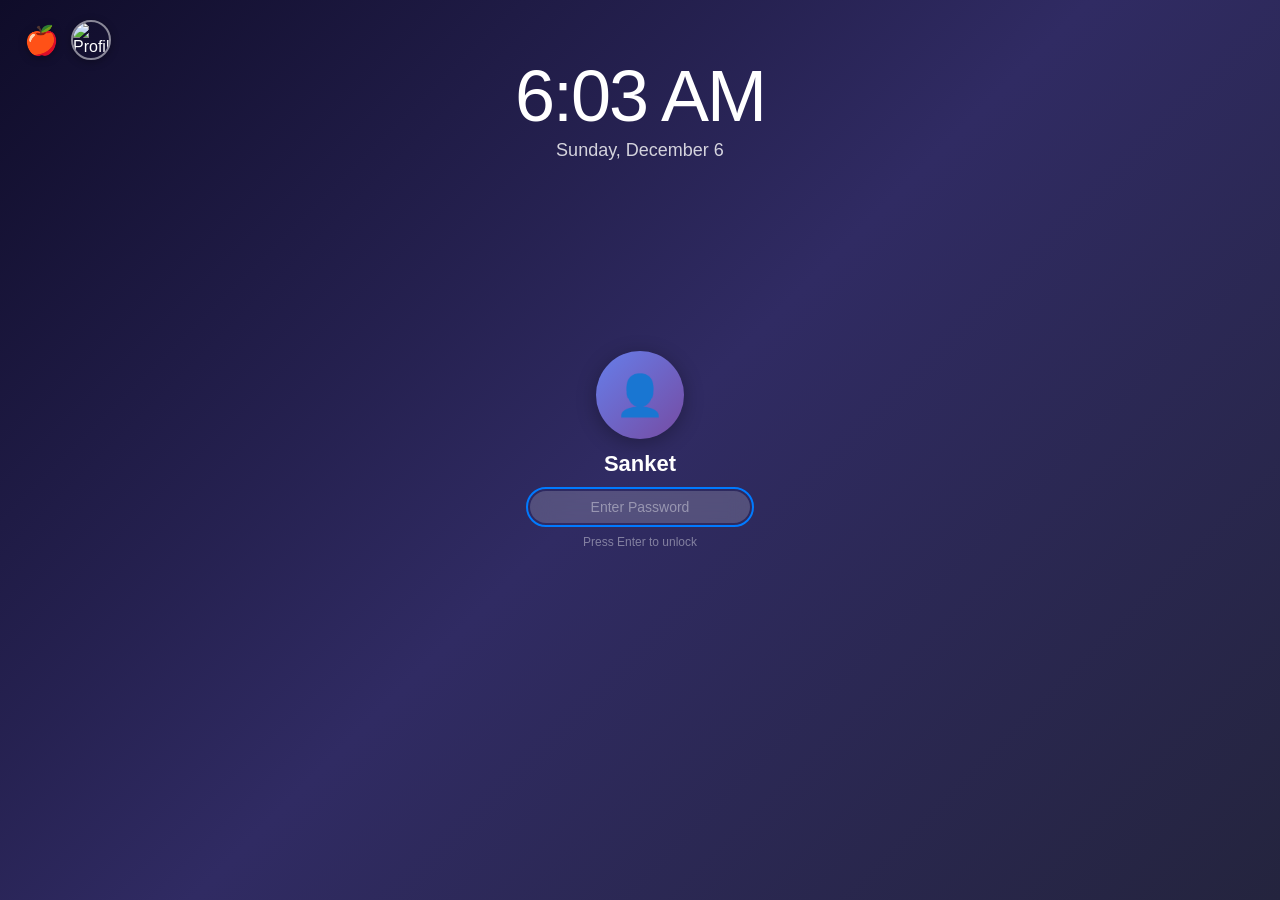
==== commit c8f49969: "Fix all major issues and add enhancements Phase 1 - Menu Bar Dropdowns: - Add functional dropdown me" ====
--- a/index.html
+++ b/index.html
@@ -23,6 +23,12 @@
 
 <!-- LOGIN -->
 <div id="login">
+  <!-- Top-left header -->
+  <div class="login-header">
+    <span class="login-apple-logo">🍎</span>
+    <img class="login-profile-img" src="https://api.dicebear.com/7.x/avataaars/svg?seed=Sanket" alt="Profile">
+  </div>
+
   <div class="ltime" id="ltime"></div>
   <div class="ldate" id="ldate"></div>
   <div class="lav">👤</div>
@@ -36,7 +42,7 @@
   <div id="menubar">
     <span class="apple-logo" onclick="openApp('about')"></span>
     <span class="mi bold" id="activeApp">Finder</span>
-    <span class="mi">File</span><span class="mi">Edit</span><span class="mi">View</span><span class="mi">Window</span><span class="mi">Help</span>
+    <span class="mi" onclick="showMenuDropdown('file', this)">File</span><span class="mi" onclick="showMenuDropdown('edit', this)">Edit</span><span class="mi" onclick="showMenuDropdown('view', this)">View</span><span class="mi" onclick="showMenuDropdown('window', this)">Window</span><span class="mi" onclick="showMenuDropdown('help', this)">Help</span>
     <span class="spacer"></span>
     <div class="mr">
       <span class="mi" onclick="toggleNC()">🔔</span>
@@ -49,6 +55,11 @@
 
   <div class="dicon" style="top:50px;right:20px" ondblclick="openApp('finder')"><span class="ico">💻</span><span class="iname">Macintosh HD</span></div>
   <div class="dicon" style="top:150px;right:20px" ondblclick="openApp('notes')"><span class="ico">📝</span><span class="iname">Notes</span></div>
+
+  <!-- Desktop Shortcuts -->
+  <div class="dicon" style="top:50px;left:20px" ondblclick="openURL('https://github.com/sanketmuchhala')"><span class="ico">🔗</span><span class="iname">GitHub</span></div>
+  <div class="dicon" style="top:150px;left:20px" ondblclick="openURL('https://leetcode.com/u/sanketmuchhala/')"><span class="ico">💻</span><span class="iname">LeetCode</span></div>
+  <div class="dicon" style="top:250px;left:20px" ondblclick="openProjectsFolder()"><span class="ico">📂</span><span class="iname">Projects</span></div>
 
   <div id="wins"></div>
 
--- a/css/base.css
+++ b/css/base.css
@@ -28,17 +28,20 @@
   width: 100%;
   height: 100%;
   position: relative;
-  background: linear-gradient(135deg, #0f0c29 0%, #302b63 50%, #24243e 100%);
+  background: var(--bg-desktop, linear-gradient(135deg, #0f0c29 0%, #302b63 50%, #24243e 100%));
+  transition: background 0.3s ease;
 }
 
 #desktop::before {
   content: '';
   position: absolute;
   inset: 0;
-  background:
+  background: var(--bg-desktop-overlay,
     radial-gradient(ellipse at 30% 40%, rgba(101,78,163,0.5), transparent 60%),
-    radial-gradient(ellipse at 70% 60%, rgba(234,175,200,0.25), transparent 50%);
+    radial-gradient(ellipse at 70% 60%, rgba(234,175,200,0.25), transparent 50%)
+  );
   pointer-events: none;
+  transition: background 0.3s ease;
 }
 
 /* Desktop Icons */
--- a/css/login.css
+++ b/css/login.css
@@ -44,3 +44,40 @@
 .lhint { font-size: 12px; opacity: .4; margin-top: 12px; }
 .ltime { position: absolute; top: 55px; font-size: 72px; font-weight: 200; letter-spacing: -2px; }
 .ldate { position: absolute; top: 140px; font-size: 18px; opacity: .8; }
+
+/* Login Header (Apple logo + Profile image) */
+.login-header {
+  position: fixed;
+  top: 20px;
+  left: 24px;
+  display: flex;
+  align-items: center;
+  gap: 12px;
+  z-index: 100001;
+}
+
+.login-apple-logo {
+  font-size: 28px;
+  filter: drop-shadow(0 2px 4px rgba(0,0,0,0.3));
+  cursor: pointer;
+  transition: transform 0.2s;
+}
+
+.login-apple-logo:hover {
+  transform: scale(1.1);
+}
+
+.login-profile-img {
+  width: 40px;
+  height: 40px;
+  border-radius: 50%;
+  border: 2px solid rgba(255,255,255,0.5);
+  box-shadow: 0 2px 8px rgba(0,0,0,0.3);
+  cursor: pointer;
+  transition: transform 0.2s, border-color 0.2s;
+}
+
+.login-profile-img:hover {
+  transform: scale(1.05);
+  border-color: rgba(255,255,255,0.8);
+}
--- a/css/overlays.css
+++ b/css/overlays.css
@@ -191,3 +191,47 @@
   padding: 2px 6px;
   border-radius: 4px;
 }
+
+/* ===== MENU BAR DROPDOWNS ===== */
+.menu-dropdown {
+  position: fixed;
+  background: rgba(245,245,245,0.95);
+  backdrop-filter: blur(30px);
+  border-radius: 6px;
+  padding: 4px;
+  box-shadow: 0 8px 30px rgba(0,0,0,0.25);
+  z-index: 99999;
+  min-width: 220px;
+}
+
+.menu-item {
+  display: flex;
+  justify-content: space-between;
+  align-items: center;
+  padding: 6px 14px;
+  font-size: 13px;
+  cursor: pointer;
+  border-radius: 4px;
+  color: var(--text);
+}
+
+.menu-item:hover {
+  background: var(--accent);
+  color: #fff;
+}
+
+.menu-item:hover .menu-shortcut {
+  opacity: 0.9;
+}
+
+.menu-separator {
+  height: 1px;
+  background: rgba(0,0,0,0.1);
+  margin: 4px 8px;
+}
+
+.menu-shortcut {
+  font-size: 11px;
+  opacity: 0.6;
+  margin-left: 20px;
+}
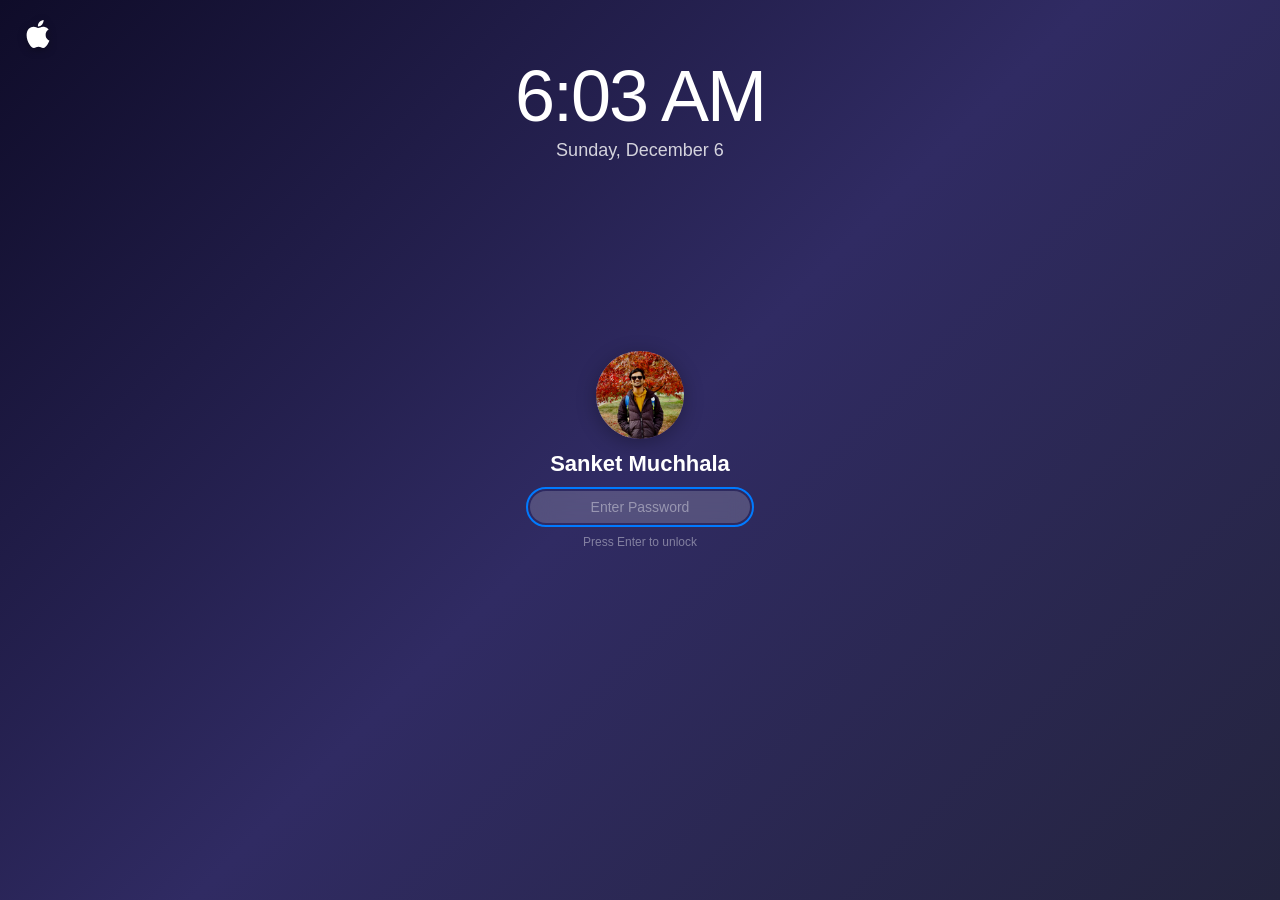
==== commit e351e1ca: "Update lock screen with Apple logo SVG and user profile image - Replace Apple emoji with actual Appl" ====
--- a/index.html
+++ b/index.html
@@ -23,16 +23,19 @@
 
 <!-- LOGIN -->
 <div id="login">
-  <!-- Top-left header -->
+  <!-- Top-left Apple logo -->
   <div class="login-header">
-    <span class="login-apple-logo">🍎</span>
-    <img class="login-profile-img" src="https://api.dicebear.com/7.x/avataaars/svg?seed=Sanket" alt="Profile">
+    <svg class="login-apple-logo" viewBox="0 0 814 1000" xmlns="http://www.w3.org/2000/svg">
+      <path d="M788.1 340.9c-5.8 4.5-108.2 62.2-108.2 190.5 0 148.4 130.3 200.9 134.2 202.2-.6 3.2-20.7 71.9-68.7 141.9-42.8 61.6-87.5 123.1-155.5 123.1s-85.5-39.5-164-39.5c-76.5 0-103.7 40.8-165.9 40.8s-105.6-57-155.5-127C46.7 790.7 0 663 0 541.8c0-194.4 126.4-297.5 250.8-297.5 66.1 0 121.2 43.4 162.7 43.4 39.5 0 101.1-46 176.3-46 28.5 0 130.9 2.6 198.3 99.2zm-234-181.5c31.1-36.9 53.1-88.1 53.1-139.3 0-7.1-.6-14.3-1.9-20.1-50.6 1.9-110.8 33.7-147.1 75.8-28.5 32.4-55.1 83.6-55.1 135.5 0 7.8 1.3 15.6 1.9 18.1 3.2.6 8.4 1.3 13.6 1.3 45.4 0 102.5-30.4 135.5-71.3z" fill="#fff"/>
+    </svg>
   </div>
 
   <div class="ltime" id="ltime"></div>
   <div class="ldate" id="ldate"></div>
-  <div class="lav">👤</div>
-  <div class="lname">Sanket</div>
+  <div class="lav">
+    <img src="images/lockscreen.jpeg" alt="Sanket Muchhala" class="lav-img">
+  </div>
+  <div class="lname">Sanket Muchhala</div>
   <input class="linput" type="password" placeholder="Enter Password" id="lpw" autofocus>
   <div class="lhint">Press Enter to unlock</div>
 </div>
--- a/css/login.css
+++ b/css/login.css
@@ -45,19 +45,17 @@
 .ltime { position: absolute; top: 55px; font-size: 72px; font-weight: 200; letter-spacing: -2px; }
 .ldate { position: absolute; top: 140px; font-size: 18px; opacity: .8; }
 
-/* Login Header (Apple logo + Profile image) */
+/* Login Header (Apple logo) */
 .login-header {
   position: fixed;
   top: 20px;
   left: 24px;
-  display: flex;
-  align-items: center;
-  gap: 12px;
   z-index: 100001;
 }
 
 .login-apple-logo {
-  font-size: 28px;
+  width: 28px;
+  height: 28px;
   filter: drop-shadow(0 2px 4px rgba(0,0,0,0.3));
   cursor: pointer;
   transition: transform 0.2s;
@@ -67,17 +65,10 @@
   transform: scale(1.1);
 }
 
-.login-profile-img {
-  width: 40px;
-  height: 40px;
+/* Profile image in avatar circle */
+.lav-img {
+  width: 100%;
+  height: 100%;
   border-radius: 50%;
-  border: 2px solid rgba(255,255,255,0.5);
-  box-shadow: 0 2px 8px rgba(0,0,0,0.3);
-  cursor: pointer;
-  transition: transform 0.2s, border-color 0.2s;
+  object-fit: cover;
 }
-
-.login-profile-img:hover {
-  transform: scale(1.05);
-  border-color: rgba(255,255,255,0.8);
-}
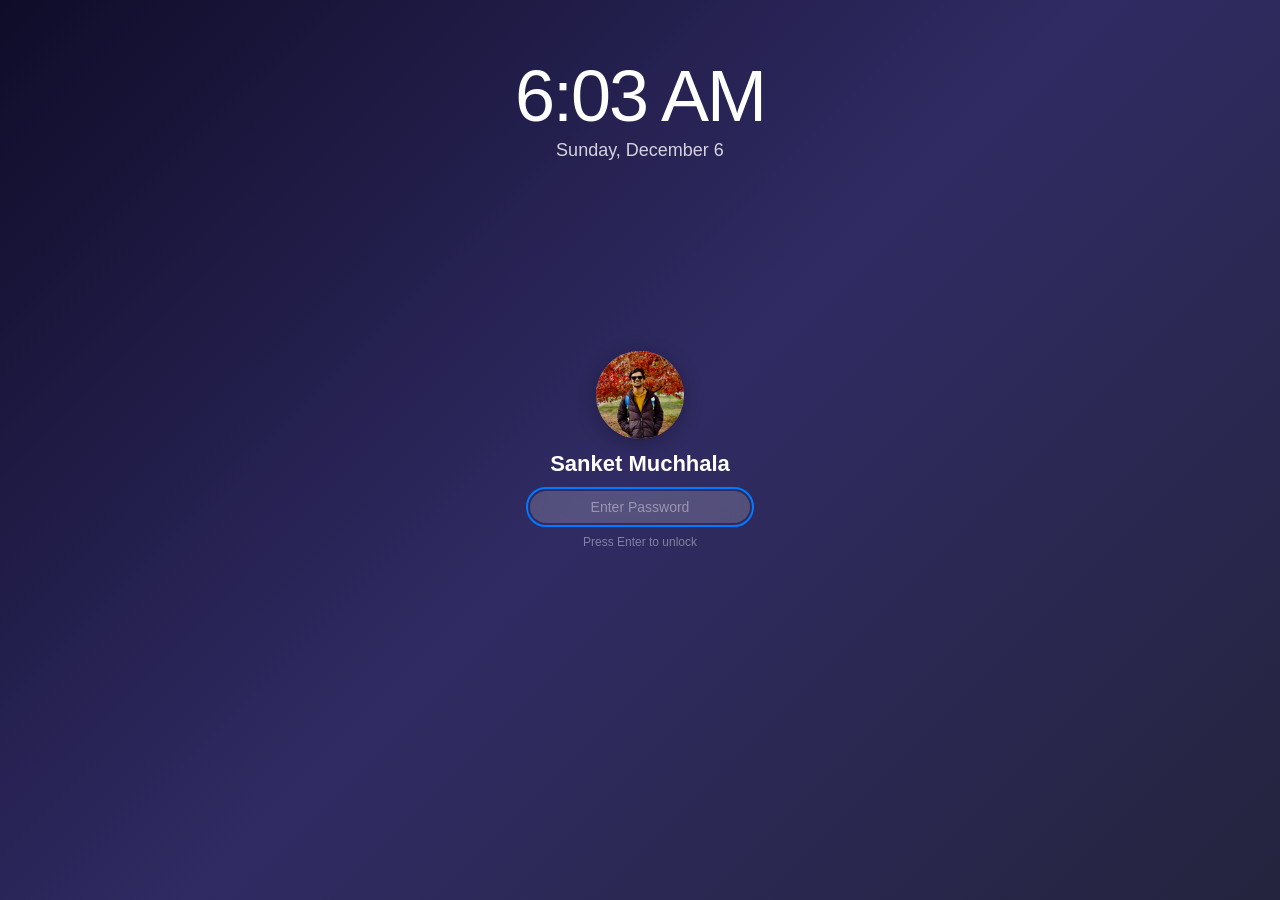
==== commit b70ad66d: "Remove Apple logo from lock screen and properly style menu bar logo - Remove Apple logo from lock sc" ====
--- a/index.html
+++ b/index.html
@@ -23,13 +23,6 @@
 
 <!-- LOGIN -->
 <div id="login">
-  <!-- Top-left Apple logo -->
-  <div class="login-header">
-    <svg class="login-apple-logo" viewBox="0 0 814 1000" xmlns="http://www.w3.org/2000/svg">
-      <path d="M788.1 340.9c-5.8 4.5-108.2 62.2-108.2 190.5 0 148.4 130.3 200.9 134.2 202.2-.6 3.2-20.7 71.9-68.7 141.9-42.8 61.6-87.5 123.1-155.5 123.1s-85.5-39.5-164-39.5c-76.5 0-103.7 40.8-165.9 40.8s-105.6-57-155.5-127C46.7 790.7 0 663 0 541.8c0-194.4 126.4-297.5 250.8-297.5 66.1 0 121.2 43.4 162.7 43.4 39.5 0 101.1-46 176.3-46 28.5 0 130.9 2.6 198.3 99.2zm-234-181.5c31.1-36.9 53.1-88.1 53.1-139.3 0-7.1-.6-14.3-1.9-20.1-50.6 1.9-110.8 33.7-147.1 75.8-28.5 32.4-55.1 83.6-55.1 135.5 0 7.8 1.3 15.6 1.9 18.1 3.2.6 8.4 1.3 13.6 1.3 45.4 0 102.5-30.4 135.5-71.3z" fill="#fff"/>
-    </svg>
-  </div>
-
   <div class="ltime" id="ltime"></div>
   <div class="ldate" id="ldate"></div>
   <div class="lav">
@@ -43,7 +36,9 @@
 <!-- DESKTOP -->
 <div id="desktop">
   <div id="menubar">
-    <span class="apple-logo" onclick="openApp('about')"></span>
+    <svg class="apple-logo" viewBox="0 0 814 1000" xmlns="http://www.w3.org/2000/svg" onclick="openApp('about')">
+      <path d="M788.1 340.9c-5.8 4.5-108.2 62.2-108.2 190.5 0 148.4 130.3 200.9 134.2 202.2-.6 3.2-20.7 71.9-68.7 141.9-42.8 61.6-87.5 123.1-155.5 123.1s-85.5-39.5-164-39.5c-76.5 0-103.7 40.8-165.9 40.8s-105.6-57-155.5-127C46.7 790.7 0 663 0 541.8c0-194.4 126.4-297.5 250.8-297.5 66.1 0 121.2 43.4 162.7 43.4 39.5 0 101.1-46 176.3-46 28.5 0 130.9 2.6 198.3 99.2zm-234-181.5c31.1-36.9 53.1-88.1 53.1-139.3 0-7.1-.6-14.3-1.9-20.1-50.6 1.9-110.8 33.7-147.1 75.8-28.5 32.4-55.1 83.6-55.1 135.5 0 7.8 1.3 15.6 1.9 18.1 3.2.6 8.4 1.3 13.6 1.3 45.4 0 102.5-30.4 135.5-71.3z" fill="currentColor"/>
+    </svg>
     <span class="mi bold" id="activeApp">Finder</span>
     <span class="mi" onclick="showMenuDropdown('file', this)">File</span><span class="mi" onclick="showMenuDropdown('edit', this)">Edit</span><span class="mi" onclick="showMenuDropdown('view', this)">View</span><span class="mi" onclick="showMenuDropdown('window', this)">Window</span><span class="mi" onclick="showMenuDropdown('help', this)">Help</span>
     <span class="spacer"></span>
--- a/css/login.css
+++ b/css/login.css
@@ -45,26 +45,6 @@
 .ltime { position: absolute; top: 55px; font-size: 72px; font-weight: 200; letter-spacing: -2px; }
 .ldate { position: absolute; top: 140px; font-size: 18px; opacity: .8; }
 
-/* Login Header (Apple logo) */
-.login-header {
-  position: fixed;
-  top: 20px;
-  left: 24px;
-  z-index: 100001;
-}
-
-.login-apple-logo {
-  width: 28px;
-  height: 28px;
-  filter: drop-shadow(0 2px 4px rgba(0,0,0,0.3));
-  cursor: pointer;
-  transition: transform 0.2s;
-}
-
-.login-apple-logo:hover {
-  transform: scale(1.1);
-}
-
 /* Profile image in avatar circle */
 .lav-img {
   width: 100%;
--- a/css/menubar.css
+++ b/css/menubar.css
@@ -17,7 +17,17 @@
   font-weight: 500;
 }
 
-.apple-logo { font-size: 16px; padding: 0 12px 0 4px; cursor: pointer; }
+.apple-logo {
+  width: 17px;
+  height: 17px;
+  padding: 0 12px 0 4px;
+  cursor: pointer;
+  transition: opacity 0.2s;
+}
+
+.apple-logo:hover {
+  opacity: 0.7;
+}
 
 .mi { padding: 2px 10px; border-radius: 4px; cursor: pointer; font-size: 13px; }
 .mi:hover { background: rgba(255,255,255,0.15); }
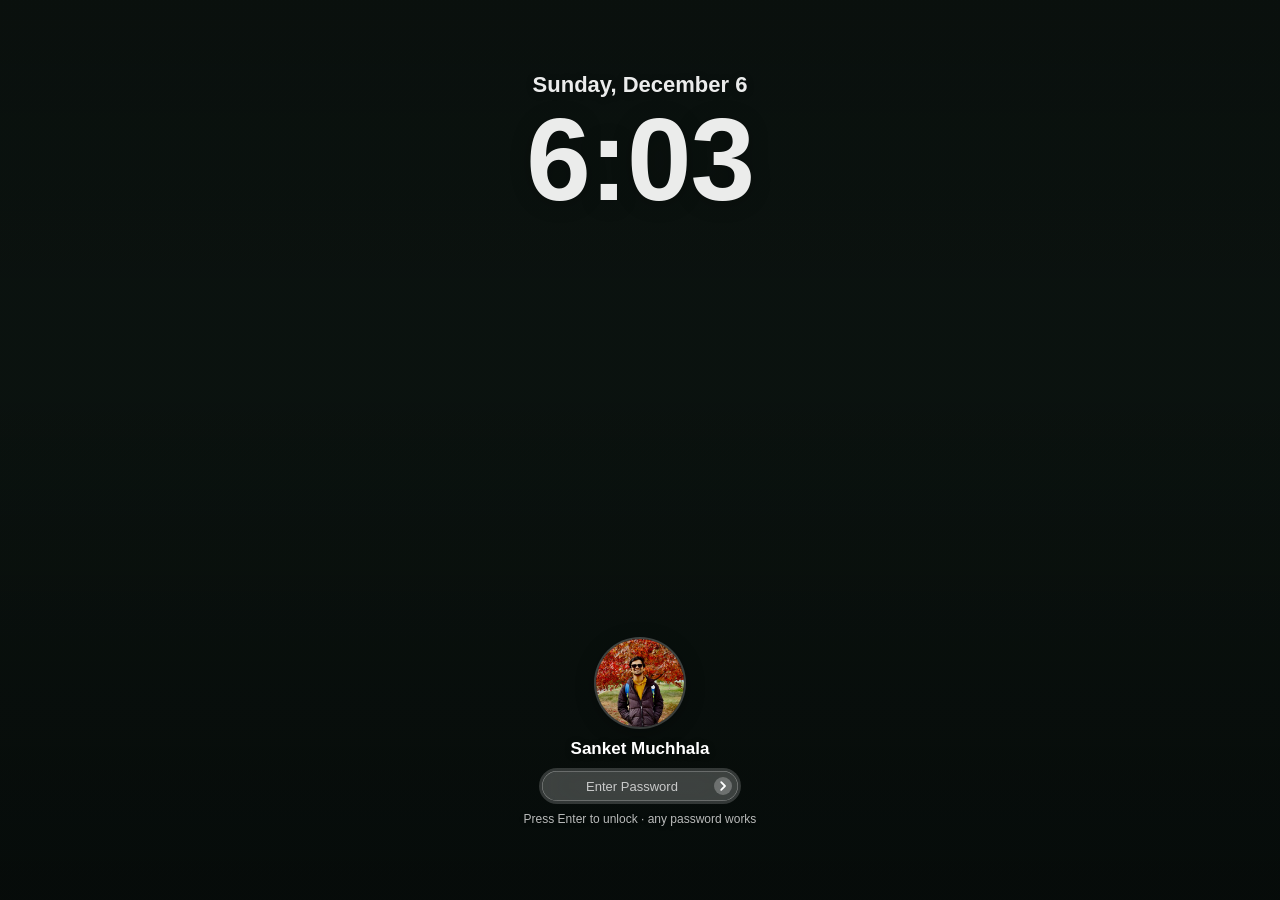
==== commit 617f76ad: "feat: complete macOS Sequoia-style rewrite with portfolio terminal Major architectural overhaul of C" ====
--- a/index.html
+++ b/index.html
@@ -1,151 +1,104 @@
 <!DOCTYPE html>
-<html lang="en">
+<html lang="en" data-appearance="dark" data-motion="on">
 <head>
 <meta charset="UTF-8">
-<meta name="viewport" content="width=device-width, initial-scale=1.0">
-<title>CloudOS</title>
+<meta name="viewport" content="width=device-width, initial-scale=1, viewport-fit=cover">
+<meta name="theme-color" content="#0b120f">
+<meta name="description" content="CloudOS — Sanket Muchhala’s portfolio as a macOS Sequoia-style desktop. Explore projects in the portfolio Terminal and Finder, browse in Safari, and try Notes, Calendar, Music, and more.">
+<meta property="og:title" content="CloudOS · Sanket Muchhala">
+<meta property="og:description" content="An AI/ML Engineer’s portfolio as a macOS-style desktop, with the portfolio terminal from terminal.sanketmuchhala.com.">
+<meta property="og:type" content="website">
+<title>CloudOS · Sanket Muchhala</title>
+<link rel="icon" href="favicon.svg" type="image/svg+xml">
 
-<!-- Styles -->
-<link rel="stylesheet" href="css/variables.css">
+<link rel="stylesheet" href="css/tokens.css">
 <link rel="stylesheet" href="css/base.css">
-<link rel="stylesheet" href="css/login.css">
+<link rel="stylesheet" href="css/windows.css">
 <link rel="stylesheet" href="css/menubar.css">
 <link rel="stylesheet" href="css/dock.css">
-<link rel="stylesheet" href="css/windows.css">
 <link rel="stylesheet" href="css/overlays.css">
+<link rel="stylesheet" href="css/apps/terminal.css">
 <link rel="stylesheet" href="css/apps.css">
-<link rel="stylesheet" href="css/animations.css">
 <link rel="stylesheet" href="css/responsive.css">
 </head>
 <body>
-
-<div id="os-root">
-
-<!-- LOGIN -->
-<div id="login">
-  <div class="ltime" id="ltime"></div>
-  <div class="ldate" id="ldate"></div>
-  <div class="lav">
-    <img src="images/lockscreen.jpeg" alt="Sanket Muchhala" class="lav-img">
-  </div>
-  <div class="lname">Sanket Muchhala</div>
-  <input class="linput" type="password" placeholder="Enter Password" id="lpw" autofocus>
-  <div class="lhint">Press Enter to unlock</div>
+<div id="os">
+  <main id="desktop" aria-label="Desktop">
+    <div class="wallpaper-layer" aria-hidden="true"></div>
+    <div class="fog-layer" aria-hidden="true"></div>
+    <div id="desktop-icons" role="group" aria-label="Desktop items"></div>
+    <div id="windows"></div>
+    <nav id="dock" aria-label="Dock"><div class="dock-tray"></div></nav>
+  </main>
+  <header id="menubar"><nav class="mb-left" aria-label="Menu bar"></nav><div class="mb-right"></div></header>
+  <div id="banners" aria-live="polite"></div>
+  <div id="overlays"></div>
+  <section id="lockscreen" aria-label="Lock screen"></section>
+  <div class="display-dim" aria-hidden="true"></div>
+  <div class="display-warm" aria-hidden="true"></div>
 </div>
 
-<!-- DESKTOP -->
-<div id="desktop">
-  <div id="menubar">
-    <svg class="apple-logo" viewBox="0 0 814 1000" xmlns="http://www.w3.org/2000/svg" onclick="openApp('about')">
-      <path d="M788.1 340.9c-5.8 4.5-108.2 62.2-108.2 190.5 0 148.4 130.3 200.9 134.2 202.2-.6 3.2-20.7 71.9-68.7 141.9-42.8 61.6-87.5 123.1-155.5 123.1s-85.5-39.5-164-39.5c-76.5 0-103.7 40.8-165.9 40.8s-105.6-57-155.5-127C46.7 790.7 0 663 0 541.8c0-194.4 126.4-297.5 250.8-297.5 66.1 0 121.2 43.4 162.7 43.4 39.5 0 101.1-46 176.3-46 28.5 0 130.9 2.6 198.3 99.2zm-234-181.5c31.1-36.9 53.1-88.1 53.1-139.3 0-7.1-.6-14.3-1.9-20.1-50.6 1.9-110.8 33.7-147.1 75.8-28.5 32.4-55.1 83.6-55.1 135.5 0 7.8 1.3 15.6 1.9 18.1 3.2.6 8.4 1.3 13.6 1.3 45.4 0 102.5-30.4 135.5-71.3z" fill="currentColor"/>
-    </svg>
-    <span class="mi bold" id="activeApp">Finder</span>
-    <span class="mi" onclick="showMenuDropdown('file', this)">File</span><span class="mi" onclick="showMenuDropdown('edit', this)">Edit</span><span class="mi" onclick="showMenuDropdown('view', this)">View</span><span class="mi" onclick="showMenuDropdown('window', this)">Window</span><span class="mi" onclick="showMenuDropdown('help', this)">Help</span>
-    <span class="spacer"></span>
-    <div class="mr">
-      <span class="mi" onclick="toggleNC()">🔔</span>
-      <span class="mi">📶</span>
-      <span class="mi">🔊</span>
-      <span class="mi">🔋</span>
-      <span class="mi" id="mclock"></span>
-    </div>
-  </div>
+<noscript>
+  <style>#os { display: none; } body { overflow: auto; background: #1e1e1e; color: #eeeae1; font: 14px/1.6 Menlo, Monaco, monospace; }</style>
+  <section style="max-width:720px;margin:10vh auto;padding:30px">
+    <p>sanketmuchhala.com/claudos</p>
+    <h1>Sanket Muchhala</h1>
+    <p>AI/ML Engineer building AI that ships. CloudOS needs JavaScript; the portfolio is also available here:</p>
+    <p><a href="https://sanketmuchhala.com" style="color:#aacbd6">Main portfolio</a> · <a href="https://terminal.sanketmuchhala.com" style="color:#aacbd6">Terminal portfolio</a> · <a href="https://sanketmuchhala.com/resume/" style="color:#aacbd6">Résumé</a> · <a href="mailto:muchhalasanket@gmail.com" style="color:#aacbd6">Contact</a></p>
+  </section>
+</noscript>
 
-  <div class="dicon" style="top:50px;right:20px" ondblclick="openApp('finder')"><span class="ico">💻</span><span class="iname">Macintosh HD</span></div>
-  <div class="dicon" style="top:150px;right:20px" ondblclick="openApp('notes')"><span class="ico">📝</span><span class="iname">Notes</span></div>
-
-  <!-- Desktop Shortcuts -->
-  <div class="dicon" style="top:50px;left:20px" ondblclick="openURL('https://github.com/sanketmuchhala')"><span class="ico">🔗</span><span class="iname">GitHub</span></div>
-  <div class="dicon" style="top:150px;left:20px" ondblclick="openURL('https://leetcode.com/u/sanketmuchhala/')"><span class="ico">💻</span><span class="iname">LeetCode</span></div>
-  <div class="dicon" style="top:250px;left:20px" ondblclick="openProjectsFolder()"><span class="ico">📂</span><span class="iname">Projects</span></div>
-
-  <div id="wins"></div>
-
-  <div id="dock">
-    <div class="di" onclick="openApp('finder')"><span class="tt">Finder</span>📁<span class="dot"></span></div>
-    <div class="di" onclick="openApp('safari')"><span class="tt">Safari</span>🧭<span class="dot"></span></div>
-    <div class="di" onclick="openApp('terminal')"><span class="tt">Terminal</span>⬛<span class="dot"></span></div>
-    <div class="di" onclick="openApp('calc')"><span class="tt">Calculator</span>🧮<span class="dot"></span></div>
-    <div class="di" onclick="openApp('notes')"><span class="tt">Notes</span>📝<span class="dot"></span></div>
-    <div class="di" onclick="openApp('music')"><span class="tt">Music</span>🎵<span class="dot"></span></div>
-    <div class="di" onclick="openApp('calendar')"><span class="tt">Calendar</span>📅<span class="dot"></span></div>
-    <div class="di" onclick="openApp('weather')"><span class="tt">Weather</span>🌤️<span class="dot"></span></div>
-    <div class="di" onclick="openApp('clock')"><span class="tt">Clock</span>🕐<span class="dot"></span></div>
-    <div class="di" onclick="openApp('photos')"><span class="tt">Photos</span>🖼️<span class="dot"></span></div>
-    <div class="dock-sep"></div>
-    <div class="di" onclick="openApp('stocks')"><span class="tt">Stocks</span>📈<span class="dot"></span></div>
-    <div class="di" onclick="openApp('todo')"><span class="tt">Reminders</span>✅<span class="dot"></span></div>
-    <div class="di" onclick="openApp('textedit')"><span class="tt">TextEdit</span>📄<span class="dot"></span></div>
-    <div class="di" onclick="openApp('camera')"><span class="tt">Photo Booth</span>📸<span class="dot"></span></div>
-    <div class="di" onclick="openApp('settings')"><span class="tt">Settings</span>⚙️<span class="dot"></span></div>
-  </div>
-</div>
-
-<!-- SPOTLIGHT -->
-<div id="spo" onclick="closeSpo()">
-  <div id="spobox" onclick="event.stopPropagation()">
-    <input id="spoinput" placeholder="Spotlight Search" autocomplete="off">
-    <div id="spores"></div>
-  </div>
-</div>
-
-<!-- CONTEXT MENU -->
-<div id="ctx"></div>
-
-<!-- NOTIFICATION CENTER -->
-<div id="nc">
-  <div class="nch" style="font-size:16px;margin-bottom:12px">Notification Center</div>
-  <div class="ncw"><div style="font-size:30px;font-weight:200;color:var(--text)" id="nct"></div><div style="font-size:12px;color:var(--text2)" id="ncd"></div></div>
-  <div class="nch">Weather</div>
-  <div class="ncw"><div style="display:flex;align-items:center;gap:10px"><span style="font-size:32px">🌤️</span><div><div style="font-size:22px;font-weight:600;color:var(--text)">72°F</div><div style="font-size:11px;color:var(--text2)">Partly Cloudy</div></div></div></div>
-  <div class="nch">Battery</div>
-  <div class="ncw"><div style="display:flex;align-items:center;gap:10px"><span style="font-size:20px">🔋</span><span style="font-size:14px;font-weight:600;color:var(--text)">87%</span></div></div>
-  <div class="nch">Upcoming</div>
-  <div class="ncw"><div style="font-size:12px;color:var(--text)">📌 Team standup — 10:00 AM</div></div>
-  <div class="ncw"><div style="font-size:12px;color:var(--text)">📧 Reply to Sarah — 2:00 PM</div></div>
-  <div class="nch">Stocks</div>
-  <div class="ncw">
-    <div style="display:flex;justify-content:space-between;font-size:12px;color:var(--text)"><span style="font-weight:600">AAPL</span><span style="color:#34C759">+1.23%</span></div>
-    <div style="display:flex;justify-content:space-between;font-size:12px;color:var(--text);margin-top:4px"><span style="font-weight:600">NVDA</span><span style="color:#34C759">+1.42%</span></div>
-  </div>
-</div>
-
-</div><!-- /os-root -->
-
-<!-- Scripts: load order matters -->
-<script src="js/storage.js"></script>
-<script src="js/state.js"></script>
-<script src="js/scaling.js"></script>
-<script src="js/animations.js"></script>
-<script src="js/login.js"></script>
-<script src="js/menubar.js"></script>
-<script src="js/window-manager.js"></script>
-<script src="js/app-launcher.js"></script>
-
-<!-- Apps -->
-<script src="js/apps/finder.js"></script>
-<script src="js/apps/calculator.js"></script>
-<script src="js/apps/terminal.js"></script>
-<script src="js/apps/notes.js"></script>
-<script src="js/apps/settings.js"></script>
-<script src="js/apps/weather.js"></script>
-<script src="js/apps/music.js"></script>
-<script src="js/apps/calendar.js"></script>
-<script src="js/apps/clock-app.js"></script>
-<script src="js/apps/stocks.js"></script>
-<script src="js/apps/safari.js"></script>
-<script src="js/apps/textedit.js"></script>
-<script src="js/apps/camera.js"></script>
-<script src="js/apps/photos.js"></script>
-<script src="js/apps/todo.js"></script>
-<script src="js/apps/about.js"></script>
-
-<!-- Overlays & System -->
-<script src="js/spotlight.js"></script>
-<script src="js/notifications.js"></script>
-<script src="js/context-menu.js"></script>
-<script src="js/app-switcher.js"></script>
-<script src="js/keyboard.js"></script>
-<script src="js/main.js"></script>
+<!-- Core: storage, helpers, and the shared file system -->
+<script defer src="js/core/storage.js"></script>
+<script defer src="js/core/utils.js"></script>
+<!-- Portfolio terminal, ported from terminal.sanketmuchhala.com -->
+<script defer src="js/portfolio/data.js"></script>
+<script defer src="js/portfolio/adapter.js"></script>
+<script defer src="js/core/vfs.js"></script>
+<script defer src="js/portfolio/parser.js"></script>
+<script defer src="js/portfolio/shortcuts.js"></script>
+<script defer src="js/portfolio/commands.js"></script>
+<script defer src="js/portfolio/search.js"></script>
+<script defer src="js/portfolio/render.js"></script>
+<script defer src="js/portfolio/projects.js"></script>
+<script defer src="js/portfolio/graph.js"></script>
+<script defer src="js/portfolio/session.js"></script>
+<!-- System -->
+<script defer src="js/system/theme.js"></script>
+<script defer src="js/system/dialogs.js"></script>
+<script defer src="js/system/menus.js"></script>
+<script defer src="js/system/window-manager.js"></script>
+<script defer src="js/system/apps.js"></script>
+<script defer src="js/system/files.js"></script>
+<script defer src="js/system/dock.js"></script>
+<script defer src="js/system/menubar.js"></script>
+<script defer src="js/system/notifications.js"></script>
+<script defer src="js/system/control-center.js"></script>
+<script defer src="js/system/spotlight.js"></script>
+<script defer src="js/system/launchpad.js"></script>
+<script defer src="js/system/app-switcher.js"></script>
+<script defer src="js/system/desktop.js"></script>
+<script defer src="js/system/lockscreen.js"></script>
+<script defer src="js/system/keyboard.js"></script>
+<!-- Apps (Dock order) -->
+<script defer src="js/apps/finder.js"></script>
+<script defer src="js/apps/launchpad.js"></script>
+<script defer src="js/apps/safari.js"></script>
+<script defer src="js/apps/mail.js"></script>
+<script defer src="js/apps/photos.js"></script>
+<script defer src="js/apps/notes.js"></script>
+<script defer src="js/apps/reminders.js"></script>
+<script defer src="js/apps/calendar.js"></script>
+<script defer src="js/apps/music.js"></script>
+<script defer src="js/apps/weather.js"></script>
+<script defer src="js/apps/clock.js"></script>
+<script defer src="js/apps/stocks.js"></script>
+<script defer src="js/apps/calculator.js"></script>
+<script defer src="js/apps/textedit.js"></script>
+<script defer src="js/apps/photobooth.js"></script>
+<script defer src="js/apps/terminal.js"></script>
+<script defer src="js/apps/settings.js"></script>
+<script defer src="js/apps/about.js"></script>
+<script defer src="js/main.js"></script>
 </body>
 </html>
--- a/css/tokens.css
+++ b/css/tokens.css
@@ -0,0 +1,125 @@
+/* ===== DESIGN TOKENS =====
+   macOS Sequoia, dark by default (the look of terminal.sanketmuchhala.com),
+   with a complete light palette. The accent color comes from Settings. */
+@font-face {
+  font-family: JetBrains;
+  src: url('../fonts/jetbrains-mono-regular.woff2') format('woff2');
+  font-display: swap;
+  font-weight: 100 900;
+}
+
+:root {
+  --font: -apple-system, BlinkMacSystemFont, "SF Pro Text", "Helvetica Neue", "Segoe UI", Inter, Roboto, Arial, sans-serif;
+  --font-display: -apple-system, BlinkMacSystemFont, "SF Pro Display", "Helvetica Neue", "Segoe UI", Inter, Roboto, Arial, sans-serif;
+  --mono: Menlo, Monaco, "SF Mono", "SFMono-Regular", Consolas, JetBrains, monospace;
+  --accent: #0a84ff;
+  --accent-soft: color-mix(in srgb, var(--accent) 22%, transparent);
+  --accent-strong: color-mix(in srgb, var(--accent) 86%, black);
+  --menubar-h: 28px;
+  --dock-size: 60px;
+  --dock-icon: 60px;
+  --radius-win: 10px;
+  --wallpaper: #0b120f;
+  --display-dim: 0;
+
+  --red: #ff453a;
+  --orange: #ff9f0a;
+  --yellow: #ffd60a;
+  --green: #30d158;
+  --blue: #0a84ff;
+  --purple: #bf5af2;
+  --pink: #ff375f;
+  --gray: #8e8e93;
+
+  /* Dark appearance */
+  color-scheme: dark;
+  --win-bg: #1e1e1e;
+  --win-bg-2: #252527;
+  --win-raised: #2c2c2e;
+  --win-chrome: #2a2a2a;
+  --win-titlebar: linear-gradient(#3c3c3c, #353535);
+  --win-titlebar-inactive: #2c2c2c;
+  --win-sidebar: rgba(46, 46, 48, .78);
+  --win-sidebar-solid: #2b2b2d;
+  --win-border: rgba(255, 255, 255, .16);
+  --win-shadow: 0 24px 70px rgba(0, 0, 0, .5), 0 8px 24px rgba(0, 0, 0, .34), 0 0 0 1px rgba(0, 0, 0, .55);
+  --text: rgba(255, 255, 255, .88);
+  --text-strong: #fff;
+  --text-2: rgba(235, 235, 245, .6);
+  --text-3: rgba(235, 235, 245, .34);
+  --separator: rgba(255, 255, 255, .1);
+  --hairline: rgba(255, 255, 255, .07);
+  --fill: rgba(255, 255, 255, .07);
+  --fill-2: rgba(255, 255, 255, .12);
+  --fill-hover: rgba(255, 255, 255, .1);
+  --selection-idle: rgba(255, 255, 255, .1);
+  --input-bg: rgba(255, 255, 255, .06);
+  --input-border: rgba(255, 255, 255, .12);
+  --push-bg: #58585a;
+  --push-bg-hover: #6a6a6c;
+  --push-text: #fff;
+  --card: rgba(255, 255, 255, .05);
+  --menu-bg: rgba(40, 40, 42, .86);
+  --menu-border: rgba(255, 255, 255, .17);
+  --menu-text: #f5f5f7;
+  --menu-text-2: rgba(235, 235, 245, .5);
+  --menu-hover: color-mix(in srgb, var(--accent) 84%, #0b2a55);
+  --overlay-glass: rgba(34, 34, 36, .84);
+  --banner-bg: rgba(44, 44, 46, .82);
+  --scrollbar: rgba(255, 255, 255, .22);
+}
+
+:root[data-appearance="light"] {
+  color-scheme: light;
+  --win-bg: #ffffff;
+  --win-bg-2: #f6f6f7;
+  --win-raised: #ffffff;
+  --win-chrome: #f3f3f3;
+  --win-titlebar: linear-gradient(#ececec, #e3e3e3);
+  --win-titlebar-inactive: #f3f3f3;
+  --win-sidebar: rgba(234, 234, 236, .78);
+  --win-sidebar-solid: #ececee;
+  --win-border: rgba(0, 0, 0, .14);
+  --win-shadow: 0 24px 70px rgba(0, 0, 0, .3), 0 8px 24px rgba(0, 0, 0, .16), 0 0 0 .5px rgba(0, 0, 0, .3);
+  --text: rgba(0, 0, 0, .85);
+  --text-strong: #000;
+  --text-2: rgba(60, 60, 67, .62);
+  --text-3: rgba(60, 60, 67, .34);
+  --separator: rgba(0, 0, 0, .1);
+  --hairline: rgba(0, 0, 0, .06);
+  --fill: rgba(0, 0, 0, .05);
+  --fill-2: rgba(0, 0, 0, .08);
+  --fill-hover: rgba(0, 0, 0, .06);
+  --selection-idle: rgba(0, 0, 0, .09);
+  --input-bg: rgba(255, 255, 255, .9);
+  --input-border: rgba(0, 0, 0, .14);
+  --push-bg: #ffffff;
+  --push-bg-hover: #f1f1f1;
+  --push-text: rgba(0, 0, 0, .85);
+  --card: rgba(0, 0, 0, .035);
+  --menu-bg: rgba(242, 242, 243, .86);
+  --menu-border: rgba(0, 0, 0, .14);
+  --menu-text: #1d1d1f;
+  --menu-text-2: rgba(60, 60, 67, .5);
+  --menu-hover: var(--accent);
+  --overlay-glass: rgba(246, 246, 247, .86);
+  --banner-bg: rgba(246, 246, 247, .84);
+  --scrollbar: rgba(0, 0, 0, .25);
+}
+
+:root[data-contrast="more"] {
+  --win-border: rgba(255, 255, 255, .34);
+  --separator: rgba(255, 255, 255, .22);
+  --text-2: rgba(235, 235, 245, .78);
+  --menu-bg: #262626;
+  --overlay-glass: #262626;
+  --banner-bg: #2c2c2e;
+}
+:root[data-contrast="more"][data-appearance="light"] {
+  --win-border: rgba(0, 0, 0, .4);
+  --separator: rgba(0, 0, 0, .25);
+  --text-2: rgba(0, 0, 0, .7);
+  --menu-bg: #f2f2f2;
+  --overlay-glass: #f2f2f2;
+  --banner-bg: #f2f2f2;
+}
--- a/css/base.css
+++ b/css/base.css
@@ -1,67 +1,185 @@
-/* ===== RESET & BASE ===== */
-* { margin: 0; padding: 0; box-sizing: border-box; }
-
-html, body {
-  width: 100%;
-  height: 100%;
-  overflow: hidden;
-}
-
+/* ===== BASE: reset, desktop, icons, shared controls ===== */
+*, *::before, *::after { box-sizing: border-box; }
+html, body { width: 100%; height: 100%; margin: 0; overflow: hidden; }
 body {
-  font-family: var(--font);
+  font: 13px/1.4 var(--font);
+  color: var(--text);
+  background: #0b120f;
+  -webkit-font-smoothing: antialiased;
+  -moz-osx-font-smoothing: grayscale;
   user-select: none;
   -webkit-user-select: none;
   cursor: default;
+  overscroll-behavior: none;
 }
+h1, h2, h3, h4, p, figure, dl, dd, blockquote { margin: 0; }
+ol, ul { margin: 0; padding: 0; list-style: none; }
+button, input, select, textarea { font: inherit; color: inherit; }
+button { cursor: default; }
+img, svg { display: block; max-width: 100%; }
+input, textarea, [contenteditable="true"], [contenteditable="plaintext-only"] { user-select: text; -webkit-user-select: text; }
+a { color: var(--accent); }
+[hidden] { display: none !important; }
+.sr-only { position: absolute; width: 1px; height: 1px; padding: 0; margin: -1px; overflow: hidden; clip: rect(0, 0, 0, 0); white-space: nowrap; border: 0; }
+:focus-visible { outline: 2px solid color-mix(in srgb, var(--accent) 80%, white); outline-offset: 2px; }
+::selection { background: color-mix(in srgb, var(--accent) 45%, transparent); }
+* { scrollbar-width: thin; scrollbar-color: var(--scrollbar) transparent; }
 
-/* OS Root Container — scaling target */
-#os-root {
-  width: 100vw;
-  height: 100vh;
-  position: relative;
-  overflow: hidden;
-  transform-origin: 0 0;
+/* ---------- Root layers ---------- */
+#os { position: fixed; inset: 0; overflow: hidden; }
+#desktop { position: absolute; inset: 0; overflow: hidden; transition: transform .5s cubic-bezier(.2, .8, .2, 1), filter .5s ease; }
+.wallpaper-layer { position: absolute; inset: 0; background: var(--wallpaper); transition: opacity .4s ease; }
+.fog-layer {
+  position: absolute; inset: -4% 0; pointer-events: none; opacity: 0;
+  background: radial-gradient(ellipse at 60% 10%, #c2d4c02b, transparent 53%);
 }
+:root[data-wallpaper="forest"] .fog-layer { opacity: .6; }
+:root[data-motion="on"][data-wallpaper="forest"] .fog-layer { animation: fog 26s ease-in-out infinite alternate; }
+@keyframes fog { from { transform: translateX(-2%); opacity: .45; } to { transform: translateX(2%); opacity: .7; } }
+.is-locked #desktop { transform: scale(1.04); filter: blur(10px); }
+#desktop.is-launchpad #windows, #desktop.is-launchpad #desktop-icons { opacity: 0; transition: opacity .2s ease; }
+#desktop-icons { position: absolute; inset: 0; }
+#windows { position: absolute; inset: 0; pointer-events: none; z-index: 2; isolation: isolate; }
+#windows > * { pointer-events: auto; }
+#windows.is-desktop-shown .win { transform: translateY(-110vh) scale(.9); opacity: 0; pointer-events: none; transition: transform .35s cubic-bezier(.4, 0, .2, 1), opacity .3s; }
+#banners { position: fixed; top: calc(var(--menubar-h) + 8px); right: 10px; z-index: 900; display: grid; gap: 8px; width: min(356px, calc(100vw - 20px)); pointer-events: none; }
+#banners > * { pointer-events: auto; }
+#overlays { position: fixed; inset: 0; z-index: 1000; pointer-events: none; }
+#overlays > * { pointer-events: auto; }
+.display-dim { position: fixed; inset: 0; z-index: 5000; pointer-events: none; background: #000; opacity: var(--display-dim); transition: opacity .2s linear; }
+.display-warm { position: fixed; inset: 0; z-index: 5001; pointer-events: none; background: #ff9a3c; mix-blend-mode: multiply; opacity: 0; transition: opacity .6s ease; }
+:root[data-night-shift="on"] .display-warm { opacity: .22; }
 
-/* Desktop */
-#desktop {
-  width: 100%;
-  height: 100%;
-  position: relative;
-  background: var(--bg-desktop, linear-gradient(135deg, #0f0c29 0%, #302b63 50%, #24243e 100%));
-  transition: background 0.3s ease;
+/* ---------- Desktop icons ---------- */
+.desk-icon {
+  position: absolute; width: 88px; padding: 4px 2px; border: 0; background: none;
+  display: grid; justify-items: center; gap: 3px; color: #fff; text-align: center;
+  font: 12px/1.3 var(--font); text-shadow: 0 1px 3px rgba(0, 0, 0, .75);
 }
+.desk-icon .file-icon { width: 64px; height: 64px; border-radius: 6px; border: 1px solid transparent; padding: 3px; }
+.desk-label { max-width: 88px; padding: 0 5px; border-radius: 4px; overflow-wrap: anywhere; display: -webkit-box; -webkit-line-clamp: 2; -webkit-box-orient: vertical; overflow: hidden; }
+.desk-icon.is-selected .file-icon { background: rgba(0, 0, 0, .28); border-color: rgba(255, 255, 255, .28); }
+.desk-icon.is-selected .desk-label { background: var(--accent); text-shadow: none; }
+.desk-icon:focus { outline: none; }
+.desk-icon:focus-visible .file-icon { outline: 2px solid #fff; outline-offset: 2px; }
+#desktop-icons.is-dragging .desk-icon.is-selected { opacity: .8; }
+.desk-marquee { position: fixed; z-index: 1; border: 1px solid rgba(255, 255, 255, .55); background: rgba(255, 255, 255, .14); border-radius: 2px; pointer-events: none; }
 
-#desktop::before {
-  content: '';
-  position: absolute;
-  inset: 0;
-  background: var(--bg-desktop-overlay,
-    radial-gradient(ellipse at 30% 40%, rgba(101,78,163,0.5), transparent 60%),
-    radial-gradient(ellipse at 70% 60%, rgba(234,175,200,0.25), transparent 50%)
-  );
-  pointer-events: none;
-  transition: background 0.3s ease;
+/* ---------- File icons ---------- */
+.file-icon { position: relative; display: inline-grid; place-items: center; width: 64px; height: 64px; flex-shrink: 0; }
+.file-icon > img { width: 100%; height: 100%; object-fit: contain; filter: drop-shadow(0 1px 2px rgba(0, 0, 0, .3)); pointer-events: none; }
+.file-icon.is-small { width: 18px; height: 18px; }
+.file-icon.is-large { width: 96px; height: 96px; }
+.file-ext {
+  position: absolute; left: 50%; bottom: 17%; transform: translateX(-50%);
+  font: 700 9px/1 var(--font); letter-spacing: .02em; color: #6e6e73; text-shadow: none;
 }
+.file-icon.is-small .file-ext, .file-icon.is-small .file-link-mark { display: none; }
+.file-icon.is-large .file-ext { font-size: 13px; }
+.file-link-mark {
+  position: absolute; left: 50%; top: 50%; transform: translate(-50%, -38%); width: 44%; aspect-ratio: 1; border-radius: 50%;
+  display: grid; place-items: center; background: linear-gradient(#3b82f6, #1e56c7); color: #fff; font: 700 13px/1 var(--font); text-shadow: none; box-shadow: 0 1px 2px rgba(0, 0, 0, .3);
+}
+.file-alias {
+  position: absolute; left: 6%; bottom: 6%; width: 30%; aspect-ratio: 1; border-radius: 4px; background: #fff;
+  box-shadow: 0 1px 2px rgba(0, 0, 0, .35);
+}
+.file-alias::after {
+  content: ''; position: absolute; inset: 22%;
+  background: #111; clip-path: polygon(15% 85%, 15% 60%, 55% 20%, 40% 20%, 40% 5%, 95% 5%, 95% 60%, 80% 60%, 80% 45%, 40% 85%);
+}
+.file-icon.is-small .file-alias { width: 42%; border-radius: 2px; }
 
-/* Desktop Icons */
-.dicon {
-  position: absolute;
-  width: 78px;
-  display: flex;
-  flex-direction: column;
-  align-items: center;
-  gap: 3px;
-  cursor: pointer;
-  padding: 5px;
-  border-radius: 8px;
+/* ---------- Shared controls ---------- */
+.push-button {
+  display: inline-flex; align-items: center; justify-content: center; gap: 6px;
+  min-height: 24px; padding: 3px 12px; border: 0; border-radius: 6px;
+  background: var(--push-bg); color: var(--push-text); font-size: 13px; line-height: 1.2;
+  box-shadow: 0 .5px 1px rgba(0, 0, 0, .3), inset 0 .5px 0 rgba(255, 255, 255, .12);
 }
-.dicon:hover { background: rgba(255,255,255,0.1); }
-.dicon .ico { font-size: 46px; filter: drop-shadow(0 2px 4px rgba(0,0,0,0.3)); }
-.dicon .iname {
-  font-size: 11px;
-  color: #fff;
-  text-shadow: 0 1px 3px rgba(0,0,0,0.5);
-  text-align: center;
-  font-weight: 500;
+:root[data-appearance="light"] .push-button { box-shadow: 0 0 0 .5px rgba(0, 0, 0, .18), 0 1px 1px rgba(0, 0, 0, .08); }
+.push-button:hover { background: var(--push-bg-hover); }
+.push-button:active { filter: brightness(.9); }
+.push-button:disabled { opacity: .45; }
+.push-button.is-default, .push-button.is-accent { background: linear-gradient(color-mix(in srgb, var(--accent) 92%, white), var(--accent)); color: #fff; }
+.push-button.is-destructive { color: var(--red); }
+.push-button svg { width: 13px; height: 13px; }
+
+.segmented { display: inline-flex; padding: 2px; gap: 2px; border-radius: 7px; background: var(--fill); }
+.segmented > button {
+  min-height: 22px; min-width: 28px; padding: 2px 10px; border: 0; border-radius: 5px; background: none;
+  color: var(--text); font-size: 12px; display: grid; place-items: center;
 }
+.segmented > button svg { width: 14px; height: 14px; }
+.segmented > button[aria-pressed="true"] { background: var(--push-bg); box-shadow: 0 .5px 1.5px rgba(0, 0, 0, .35); }
+.segmented > button:hover:not([aria-pressed="true"]) { background: var(--fill-hover); }
+
+.switch {
+  position: relative; width: 38px; height: 22px; padding: 0; border: 0; border-radius: 11px; flex-shrink: 0;
+  background: var(--fill-2); transition: background .18s ease;
+}
+.switch::after {
+  content: ''; position: absolute; top: 2px; left: 2px; width: 18px; height: 18px; border-radius: 50%;
+  background: #fff; box-shadow: 0 1px 3px rgba(0, 0, 0, .35); transition: transform .18s ease;
+}
+.switch[aria-checked="true"] { background: var(--accent); }
+.switch[aria-checked="true"]::after { transform: translateX(16px); }
+
+input[type="range"] { accent-color: var(--accent); }
+input[type="text"], input[type="search"], input[type="email"], input[type="number"], input[type="password"], input[type="date"], input[type="time"], select, textarea {
+  border: 1px solid var(--input-border); border-radius: 6px; background: var(--input-bg); color: var(--text); padding: 4px 8px; outline: none;
+}
+input:focus-visible, select:focus-visible, textarea:focus-visible { outline: 3px solid var(--accent-soft); outline-offset: 0; border-color: var(--accent); }
+select { padding-right: 22px; appearance: none; background-image: linear-gradient(45deg, transparent 50%, currentColor 50%), linear-gradient(135deg, currentColor 50%, transparent 50%); background-position: calc(100% - 12px) 55%, calc(100% - 8px) 55%; background-size: 4px 4px; background-repeat: no-repeat; }
+
+/* Toolbars, sidebars, and search fields shared by apps */
+.toolbar {
+  display: flex; align-items: center; gap: 8px; height: 52px; padding: 0 12px; flex-shrink: 0;
+  border-bottom: 1px solid var(--separator); background: var(--win-chrome);
+}
+.toolbar-title { font: 700 15px/1.2 var(--font-display); color: var(--text-strong); white-space: nowrap; overflow: hidden; text-overflow: ellipsis; }
+.toolbar-flex { flex: 1; align-self: stretch; }
+.toolbar-group { display: flex; align-items: center; gap: 2px; }
+.tb-btn {
+  min-width: 28px; height: 28px; padding: 0 8px; border: 0; border-radius: 6px; background: none;
+  color: var(--text-2); display: inline-grid; place-items: center; font-size: 13px; white-space: nowrap;
+}
+.tb-btn svg { width: 16px; height: 16px; }
+.tb-btn:hover:not(:disabled) { background: var(--fill-hover); color: var(--text); }
+.tb-btn:disabled { opacity: .35; }
+.tb-btn.is-on { color: var(--accent); }
+.tb-search { display: flex; align-items: center; gap: 5px; height: 28px; padding: 0 8px; border-radius: 7px; background: var(--fill); color: var(--text-2); width: 170px; }
+.tb-search svg { width: 13px; height: 13px; flex-shrink: 0; }
+.tb-search input { border: 0; background: none; padding: 0; min-width: 0; width: 100%; outline: none; }
+.tb-search:focus-within { box-shadow: 0 0 0 3px var(--accent-soft); }
+
+.sidebar {
+  width: 196px; flex-shrink: 0; display: flex; flex-direction: column; min-height: 0;
+  background: var(--win-sidebar); backdrop-filter: blur(30px) saturate(1.6); -webkit-backdrop-filter: blur(30px) saturate(1.6);
+  border-right: 1px solid var(--separator); padding-top: 46px;
+}
+:root[data-contrast="more"] .sidebar { background: var(--win-sidebar-solid); backdrop-filter: none; -webkit-backdrop-filter: none; }
+.sidebar-scroll { overflow: auto; flex: 1; padding: 0 10px 12px; }
+.sb-section + .sb-section { margin-top: 14px; }
+.sb-section h3 { font-size: 11px; font-weight: 700; color: var(--text-3); padding: 0 8px 4px; }
+.sb-item {
+  width: 100%; display: flex; align-items: center; gap: 7px; min-height: 26px; padding: 3px 8px; border: 0; border-radius: 6px;
+  background: none; color: var(--text); font-size: 13px; text-align: left;
+}
+.sb-item:hover { background: var(--fill-hover); }
+.sb-item.is-active { background: var(--selection-idle); }
+.win.is-focused .sb-item.is-active { background: color-mix(in srgb, var(--accent) 30%, transparent); }
+.sb-glyph { width: 16px; height: 16px; flex-shrink: 0; background: var(--accent); -webkit-mask: var(--glyph) center / contain no-repeat; mask: var(--glyph) center / contain no-repeat; }
+.sb-svg { width: 16px; height: 16px; color: var(--accent); flex-shrink: 0; }
+.sb-emoji { width: 16px; text-align: center; color: var(--accent); flex-shrink: 0; }
+.sb-count { margin-left: auto; color: var(--text-2); font-size: 12px; }
+.tag-dot { display: inline-block; width: 10px; height: 10px; border-radius: 50%; flex-shrink: 0; box-shadow: inset 0 0 0 .5px rgba(0, 0, 0, .25); }
+.tag-red { background: #ff5f57; } .tag-orange { background: #ff9f0a; } .tag-yellow { background: #ffd60a; } .tag-green { background: #30d158; } .tag-blue { background: #0a84ff; } .tag-purple { background: #bf5af2; } .tag-gray { background: #8e8e93; }
+
+/* ---------- Motion ---------- */
+:root[data-motion="off"] *, :root[data-motion="off"] *::before, :root[data-motion="off"] *::after {
+  animation-duration: 0s !important; animation-iteration-count: 1 !important; transition-duration: 0s !important; scroll-behavior: auto !important;
+}
+@media (prefers-reduced-motion: reduce) {
+  *, *::before, *::after { animation-duration: 0s !important; animation-iteration-count: 1 !important; transition-duration: 0s !important; scroll-behavior: auto !important; }
+}
--- a/css/windows.css
+++ b/css/windows.css
@@ -1,94 +1,146 @@
-/* ===== WINDOW SYSTEM ===== */
+/* ===== WINDOWS ===== */
 .win {
-  position: absolute;
-  background: rgba(236,236,236,0.92);
-  backdrop-filter: blur(40px) saturate(180%);
-  -webkit-backdrop-filter: blur(40px) saturate(180%);
-  border-radius: 12px;
-  box-shadow: var(--shadow), 0 0 0 .5px rgba(0,0,0,0.12);
-  overflow: hidden;
-  display: flex;
-  flex-direction: column;
-  min-width: 280px;
-  min-height: 180px;
-  animation: winOpen .3s cubic-bezier(.16,1,.3,1);
+  position: absolute; display: flex; flex-direction: column; min-width: 0; min-height: 0;
+  background: var(--win-bg); color: var(--text);
+  border-radius: var(--radius-win);
+  box-shadow: var(--win-shadow);
+  outline: 1px solid var(--win-border); outline-offset: -1px;
+  --lights-top: 9px; --lights-left: 9px;
 }
+.win::after { content: ''; position: absolute; inset: 0; border-radius: inherit; pointer-events: none; box-shadow: inset 0 1px rgba(255, 255, 255, .06); z-index: 30; }
+:root[data-appearance="light"] .win::after { box-shadow: none; }
+.win-body { position: relative; flex: 1; min-height: 0; overflow: hidden; display: flex; flex-direction: column; border-radius: 0 0 var(--radius-win) var(--radius-win); container-type: inline-size; }
+.win-body > * { flex: 1; min-height: 0; }
+.win.chrome-toolbar .win-body, .win.chrome-none .win-body { border-radius: var(--radius-win); }
+.win.is-zoomed, .win.is-tiled { --radius-win: 10px; }
+.win.is-dragging { transition: none; }
+.win.is-dragging, .win.is-resizing { user-select: none; }
+.win.is-dragging iframe, .win.is-resizing iframe { pointer-events: none; }
 
-@keyframes winOpen {
-  from { transform: scale(.88); opacity: 0; }
-  to   { transform: scale(1); opacity: 1; }
+/* Titlebar (standard chrome): the charcoal Terminal titlebar from terminal.sanketmuchhala.com */
+.win-titlebar {
+  position: relative; height: 30px; flex-shrink: 0; display: flex; align-items: center; justify-content: center;
+  padding: 0 72px; border-radius: var(--radius-win) var(--radius-win) 0 0;
+  background: var(--win-titlebar); border-bottom: 1px solid rgba(0, 0, 0, .6); box-shadow: inset 0 1px rgba(255, 255, 255, .075);
+  font: 500 13px/1 var(--font); letter-spacing: .01em; color: #dfdfdf;
 }
+:root[data-appearance="light"] .win-titlebar { border-bottom-color: rgba(0, 0, 0, .12); color: rgba(0, 0, 0, .8); box-shadow: inset 0 1px rgba(255, 255, 255, .6); }
+.win-title { display: flex; align-items: center; gap: 6px; min-width: 0; white-space: nowrap; pointer-events: none; }
+.win-title > span { overflow: hidden; text-overflow: ellipsis; }
+.win-title-icon { width: 15px; height: 14px; flex-shrink: 0; }
+.win:not(.is-focused) .win-titlebar { background: var(--win-titlebar-inactive); color: color-mix(in srgb, currentColor 55%, transparent); }
+.win.is-dirty .win-title > span::after { content: ''; }
 
-.win.closing { animation: winClose .2s forwards; }
-@keyframes winClose { to { transform: scale(.88); opacity: 0; } }
+/* Traffic lights */
+.win-lights { position: absolute; top: var(--lights-top); left: var(--lights-left); z-index: 40; display: flex; gap: 8px; }
+.tl {
+  position: relative; width: 12px; height: 12px; padding: 0; border: 0; border-radius: 50%;
+  display: grid; place-items: center; color: rgba(0, 0, 0, .55);
+  box-shadow: inset 0 0 0 .5px rgba(0, 0, 0, .22);
+}
+.tl::before { content: ''; position: absolute; inset: -4px; }
+.tl svg { width: 8px; height: 8px; opacity: 0; transition: opacity .08s; }
+.tl-close { background: #ff5f57; }
+.tl-min { background: #febc2e; }
+.tl-zoom { background: #28c840; }
+.win-lights:hover .tl svg, .tl:focus-visible svg { opacity: 1; }
+.tl:active { filter: brightness(.8); }
+.tl:disabled { background: rgba(128, 128, 128, .35); box-shadow: inset 0 0 0 .5px rgba(0, 0, 0, .15); }
+.tl:disabled svg { display: none; }
+.win:not(.is-focused) .win-lights:not(:hover) .tl:not(:disabled) { background: #4d4d4f; box-shadow: inset 0 0 0 .5px rgba(0, 0, 0, .3); }
+:root[data-appearance="light"] .win:not(.is-focused) .win-lights:not(:hover) .tl:not(:disabled) { background: #d8d8d8; }
+.tl:focus-visible { outline: 2px solid #d4e5ce; outline-offset: 1px; }
 
-.win.minimizing { animation: winMin .4s forwards; }
-@keyframes winMin { to { transform: scale(.1) translateY(100vh); opacity: 0; } }
+/* Resize handles */
+.win-resize { position: absolute; z-index: 35; }
+.r-n { top: -3px; left: 10px; right: 10px; height: 6px; cursor: ns-resize; }
+.r-s { bottom: -3px; left: 10px; right: 10px; height: 6px; cursor: ns-resize; }
+.r-e { right: -3px; top: 10px; bottom: 10px; width: 6px; cursor: ew-resize; }
+.r-w { left: -3px; top: 10px; bottom: 10px; width: 6px; cursor: ew-resize; }
+.r-ne { top: -4px; right: -4px; width: 14px; height: 14px; cursor: nesw-resize; }
+.r-nw { top: -4px; left: -4px; width: 14px; height: 14px; cursor: nwse-resize; }
+.r-se { bottom: -4px; right: -4px; width: 14px; height: 14px; cursor: nwse-resize; }
+.r-sw { bottom: -4px; left: -4px; width: 14px; height: 14px; cursor: nesw-resize; }
 
-/* Title Bar */
-.titlebar {
-  height: 38px;
-  display: flex;
-  align-items: center;
-  padding: 0 12px;
-  cursor: grab;
-  flex-shrink: 0;
-  background: rgba(255,255,255,0.4);
-  border-bottom: 1px solid rgba(0,0,0,0.06);
+.snap-preview {
+  position: absolute; border-radius: 12px; pointer-events: none; opacity: 0; transform: scale(.97);
+  background: rgba(255, 255, 255, .16); border: 1px solid rgba(255, 255, 255, .35);
+  backdrop-filter: blur(14px); -webkit-backdrop-filter: blur(14px);
+  transition: opacity .15s ease, transform .15s ease, left .15s ease, top .15s ease, width .15s ease, height .15s ease;
 }
-.titlebar:active { cursor: grabbing; }
+.snap-preview.is-visible { opacity: 1; transform: none; }
 
-.tl { display: flex; gap: 7px; z-index: 2; }
+/* Terminal window: matches terminal.sanketmuchhala.com */
+.win.terminal-win { background: #1e1e1e; outline-color: #ffffff36; box-shadow: 0 32px 90px #0009, 0 8px 24px #0006, 0 0 0 1px #0005; --radius-win: 9px; }
+.win.terminal-win .win-titlebar { background: linear-gradient(#3c3c3c, #353535); color: #dfdfdf; border-bottom-color: #0009; box-shadow: inset 0 1px #ffffff13; }
+.win.terminal-win:not(.is-focused) .win-titlebar { background: #2d2d2d; color: #8e8e8e; }
+.win.terminal-win .win-titlebar .win-title-icon path { transition: opacity .2s; }
+:root[data-theme="contrast"] .win.terminal-win { background: #111; }
 
-.tb {
-  width: 12px;
-  height: 12px;
-  border-radius: 50%;
-  cursor: pointer;
-  border: .5px solid rgba(0,0,0,0.1);
-  position: relative;
+/* ---------- Alerts and sheets ---------- */
+.alert-layer { position: fixed; inset: 0; z-index: 2000; display: grid; place-items: center; background: rgba(0, 0, 0, .18); pointer-events: auto; animation: fade-in .14s ease; }
+.alert-layer.is-sheet { position: absolute; z-index: 45; place-items: start center; padding-top: 34px; background: rgba(0, 0, 0, .22); border-radius: inherit; }
+.alert-layer.is-closing { opacity: 0; transition: opacity .14s ease; }
+.alert {
+  width: 262px; padding: 20px 16px 16px; border-radius: 12px; text-align: center;
+  background: var(--overlay-glass); backdrop-filter: blur(40px) saturate(1.6); -webkit-backdrop-filter: blur(40px) saturate(1.6);
+  box-shadow: 0 20px 60px rgba(0, 0, 0, .45), 0 0 0 1px var(--menu-border);
+  animation: alert-in .2s cubic-bezier(.2, .9, .3, 1.2);
 }
-.tb:hover { filter: brightness(.85); }
-.tc { background: #FF5F57; }
-.tm { background: #FEBC2E; }
-.tx { background: #28C840; }
+.is-sheet .alert { animation: sheet-in .22s cubic-bezier(.2, .8, .2, 1); }
+.alert-icon { width: 64px; height: 64px; margin: 0 auto 10px; object-fit: contain; border-radius: 14px; }
+.alert-title { font-size: 13px; font-weight: 700; line-height: 1.35; color: var(--text-strong); }
+.alert-message { margin-top: 6px; font-size: 11px; line-height: 1.4; color: var(--text); white-space: pre-line; }
+.alert-input { width: 100%; margin-top: 12px; }
+.alert-buttons { display: grid; grid-auto-flow: column; grid-auto-columns: 1fr; gap: 8px; margin-top: 16px; }
+.alert-buttons.is-stacked { grid-auto-flow: row; }
+.alert-button { min-height: 28px; padding: 4px 8px; border: 0; border-radius: 7px; background: var(--push-bg); color: var(--push-text); font-size: 13px; box-shadow: 0 .5px 1px rgba(0, 0, 0, .3); }
+:root[data-appearance="light"] .alert-button { box-shadow: 0 0 0 .5px rgba(0, 0, 0, .18); }
+.alert-button:hover { background: var(--push-bg-hover); }
+.alert-button.is-default { background: linear-gradient(color-mix(in srgb, var(--accent) 92%, white), var(--accent)); color: #fff; }
+.alert-button.is-destructive:not(.is-default) { color: var(--red); }
+.alert-button.is-destructive.is-default { background: var(--red); }
+@keyframes alert-in { from { opacity: 0; transform: scale(1.08); } to { opacity: 1; transform: none; } }
+@keyframes sheet-in { from { opacity: 0; transform: translateY(-16px); } to { opacity: 1; transform: none; } }
+@keyframes fade-in { from { opacity: 0; } }
 
-.tb::after {
-  position: absolute;
-  inset: 0;
-  display: flex;
-  align-items: center;
-  justify-content: center;
-  font-size: 8px;
-  font-weight: 700;
-  color: rgba(0,0,0,0.4);
-  opacity: 0;
+.sheet-form {
+  width: min(360px, calc(100% - 24px)); padding: 18px 18px 14px; border-radius: 12px; display: grid; gap: 10px;
+  background: var(--overlay-glass); backdrop-filter: blur(40px) saturate(1.6); -webkit-backdrop-filter: blur(40px) saturate(1.6);
+  box-shadow: 0 20px 60px rgba(0, 0, 0, .45), 0 0 0 1px var(--menu-border); animation: sheet-in .22s cubic-bezier(.2, .8, .2, 1);
 }
-.titlebar:hover .tc::after { content: '✕'; opacity: 1; font-size: 9px; }
-.titlebar:hover .tm::after { content: '−'; opacity: 1; font-size: 14px; line-height: 10px; }
-.titlebar:hover .tx::after { content: '⤢'; opacity: 1; font-size: 10px; }
+.sheet-form h2 { font-size: 13px; font-weight: 700; color: var(--text-strong); }
+.sheet-form label { display: grid; gap: 4px; font-size: 12px; color: var(--text-2); }
+.sheet-form label > input, .sheet-form label > select, .sheet-form label > textarea { color: var(--text); font-size: 13px; }
+.sheet-form textarea { resize: vertical; min-height: 60px; }
+.sheet-row { display: grid; grid-template-columns: 1fr 1fr; gap: 10px; }
+.sheet-check { display: flex !important; align-items: center; gap: 6px !important; }
+.sheet-buttons { display: flex; justify-content: flex-end; gap: 8px; margin-top: 4px; }
 
-.wtitle {
-  position: absolute;
-  left: 50%;
-  transform: translateX(-50%);
-  font-size: 13px;
-  font-weight: 600;
-  color: rgba(0,0,0,0.8);
-  white-space: nowrap;
-}
+/* About panels, Get Info, Force Quit */
+.about-panel-body { height: 100%; display: flex; flex-direction: column; align-items: center; justify-content: center; gap: 4px; padding: 28px 20px 18px; text-align: center; }
+.about-panel-body img { width: 72px; height: 72px; object-fit: contain; margin-bottom: 6px; }
+.about-panel-body h2 { font-size: 15px; font-weight: 700; color: var(--text-strong); }
+.about-version { font-size: 11px; color: var(--text-2); }
+.about-desc { font-size: 11px; line-height: 1.45; color: var(--text); margin-top: 6px; }
+.about-copy { font-size: 10px; color: var(--text-3); margin-top: auto; padding-top: 8px; }
 
-/* Window Body */
-.wbody { flex: 1; overflow: auto; position: relative; }
-.wbody::-webkit-scrollbar { width: 6px; }
-.wbody::-webkit-scrollbar-thumb { background: rgba(0,0,0,0.15); border-radius: 3px; }
+.info-panel { padding: 38px 16px 16px; overflow: auto; }
+.info-head { display: flex; align-items: center; gap: 12px; padding-bottom: 12px; border-bottom: 1px solid var(--separator); }
+.info-head .file-icon { width: 56px; height: 56px; }
+.info-head h2 { font-size: 13px; font-weight: 700; color: var(--text-strong); overflow-wrap: anywhere; }
+.info-head p { font-size: 11px; color: var(--text-2); }
+.info-rows { display: grid; gap: 6px; padding-top: 12px; font-size: 11px; }
+.info-rows > div { display: grid; grid-template-columns: 70px 1fr; gap: 8px; }
+.info-rows dt { color: var(--text-2); text-align: right; }
+.info-rows dd { overflow-wrap: anywhere; user-select: text; }
+.info-action { margin-top: 14px; }
+.info-window .win-body { background: var(--win-bg-2); }
 
-/* Resize Handle */
-.wresize {
-  position: absolute;
-  bottom: 0;
-  right: 0;
-  width: 14px;
-  height: 14px;
-  cursor: nwse-resize;
-}
+.fq { display: flex; flex-direction: column; gap: 10px; padding: 38px 16px 14px; }
+.fq-tip { font-size: 11px; color: var(--text-2); line-height: 1.4; }
+.fq-list { flex: 1; min-height: 120px; overflow: auto; border-radius: 6px; border: 1px solid var(--separator); background: var(--win-bg); }
+.fq-row { display: flex; align-items: center; gap: 8px; padding: 4px 8px; font-size: 13px; }
+.fq-row img { width: 20px; height: 20px; }
+.fq-row.is-selected { background: var(--accent); color: #fff; }
+.fq-actions { display: flex; justify-content: flex-end; }
--- a/css/menubar.css
+++ b/css/menubar.css
@@ -1,39 +1,188 @@
-/* ===== MENU BAR ===== */
+/* ===== MENU BAR, MENUS, CONTROL CENTER, NOTIFICATIONS ===== */
 #menubar {
-  position: absolute;
-  top: 0;
-  left: 0;
-  right: 0;
-  height: 28px;
-  background: rgba(20,20,20,0.6);
-  backdrop-filter: blur(30px) saturate(180%);
-  -webkit-backdrop-filter: blur(30px) saturate(180%);
-  display: flex;
-  align-items: center;
-  padding: 0 10px;
-  z-index: 10000;
-  color: #fff;
-  font-size: 13px;
-  font-weight: 500;
+  position: fixed; top: 0; left: 0; right: 0; z-index: 800; height: var(--menubar-h);
+  display: flex; justify-content: space-between; align-items: stretch; gap: 16px; padding: 0 8px;
+  background: #202020a6; backdrop-filter: blur(24px) saturate(1.3); -webkit-backdrop-filter: blur(24px) saturate(1.3);
+  border-bottom: 1px solid #ffffff12; box-shadow: 0 1px 6px #0001;
+  font: 13px/1 var(--font); color: #f5f5f5; user-select: none;
+  transition: transform .25s cubic-bezier(.2, .8, .2, 1);
 }
+:root[data-contrast="more"] #menubar { background: #262626; backdrop-filter: none; -webkit-backdrop-filter: none; }
+.menubar-autohide #menubar { transform: translateY(-100%); }
+.menubar-autohide #menubar.is-revealed, .menubar-autohide #menubar.has-open-menu { transform: none; }
+.is-locked #menubar { opacity: 0; pointer-events: none; }
+.mb-left, .mb-right { display: flex; align-items: center; min-width: 0; }
+.mb-left { overflow: hidden; }
+.mb-item, .mb-status {
+  height: calc(var(--menubar-h) - 4px); display: inline-flex; align-items: center; gap: 5px; padding: 0 9px; border: 0; border-radius: 5px;
+  background: none; color: inherit; font: inherit; white-space: nowrap;
+}
+.mb-item:hover, .mb-item.is-open, .mb-status:hover, .mb-status.is-open { background: #ffffff24; }
+.mb-item:focus-visible, .mb-status:focus-visible { outline: 2px solid #b3d0a3; outline-offset: -2px; }
+.mb-apple { padding: 0 11px 0 10px; }
+.mb-apple svg { width: 14px; height: 17px; }
+.mb-app { font-weight: 700; }
+.mb-right { gap: 2px; }
+.mb-link { color: #f5f5f5; font-size: 12px; text-decoration: none; white-space: nowrap; padding: 0 8px; opacity: .92; }
+.mb-link:hover { text-decoration: underline; text-underline-offset: 3px; }
+.mb-status svg { width: 18px; height: 18px; }
+.mb-status[data-status="wifi"] svg { width: 17px; height: 14px; }
+.mb-status[data-status="battery"] svg { width: 26px; height: 12px; }
+.mb-battery-pct { font-size: 12px; font-variant-numeric: tabular-nums; }
+.mb-clock time { font-size: 13px; font-variant-numeric: tabular-nums; letter-spacing: .01em; }
 
-.apple-logo {
-  width: 17px;
-  height: 17px;
-  padding: 0 12px 0 4px;
-  cursor: pointer;
-  transition: opacity 0.2s;
+/* ---------- Menus ---------- */
+.menu {
+  position: fixed; z-index: 1100; min-width: 220px; max-width: 340px; padding: 5px; overflow-y: auto;
+  background: var(--menu-bg); color: var(--menu-text);
+  backdrop-filter: blur(28px) saturate(1.5); -webkit-backdrop-filter: blur(28px) saturate(1.5);
+  border: 1px solid var(--menu-border); border-radius: 7px; box-shadow: 0 10px 30px rgba(0, 0, 0, .4);
+  font: 13px/1.2 var(--font); outline: none; animation: menu-in .12s ease-out;
 }
+.menu-bar-menu { border-top-left-radius: 7px; }
+.menu-dock { border-radius: 9px; }
+.menu-compact { min-width: 200px; }
+@keyframes menu-in { from { opacity: 0; } }
+.menu-item {
+  display: flex; align-items: center; gap: 6px; min-height: 22px; padding: 3px 10px 3px 4px; border-radius: 4px;
+  white-space: nowrap; outline: none;
+}
+.menu-item.is-active { background: var(--menu-hover); color: #fff; }
+.menu-item.is-active .menu-shortcut, .menu-item.is-active .menu-arrow { color: rgba(255, 255, 255, .8); }
+.menu-item.is-flash { background: transparent; color: var(--menu-text); }
+.menu-item[aria-disabled="true"] { color: var(--menu-text-2); }
+.menu-item.is-danger:not(.is-active) { color: var(--red); }
+.menu-check { width: 14px; text-align: center; font-size: 12px; flex-shrink: 0; }
+.menu-icon { width: 16px; height: 16px; display: grid; place-items: center; flex-shrink: 0; }
+.menu-icon img { width: 16px; height: 16px; object-fit: contain; }
+.menu-label { flex: 1; overflow: hidden; text-overflow: ellipsis; }
+.menu-shortcut { margin-left: 24px; color: var(--menu-text-2); font-size: 12.5px; letter-spacing: .04em; }
+.menu-arrow { margin-left: 18px; color: var(--menu-text-2); font-size: 15px; line-height: 1; }
+.menu-sep { height: 1px; margin: 5px 10px; background: var(--separator); }
+.menu-header { padding: 5px 10px 3px 24px; font-size: 11px; font-weight: 700; color: var(--menu-text-2); }
 
-.apple-logo:hover {
-  opacity: 0.7;
+/* ---------- Control Center ---------- */
+.control-center {
+  position: fixed; z-index: 1050; width: 320px; padding: 10px; border-radius: 16px;
+  background: var(--overlay-glass); backdrop-filter: blur(40px) saturate(1.7); -webkit-backdrop-filter: blur(40px) saturate(1.7);
+  border: 1px solid var(--menu-border); box-shadow: 0 16px 50px rgba(0, 0, 0, .45); color: var(--text);
+  animation: cc-in .18s cubic-bezier(.2, .9, .3, 1);
 }
+.control-center.is-leaving, .notification-center.is-leaving { opacity: 0; transform: translateY(-4px); transition: opacity .16s, transform .16s; }
+@keyframes cc-in { from { opacity: 0; transform: translateY(-6px) scale(.98); } }
+.cc-grid { display: grid; grid-template-columns: 1fr 1fr; gap: 10px; }
+.cc-module { border: 0; border-radius: 12px; padding: 10px; background: rgba(255, 255, 255, .08); color: var(--text); text-align: left; box-shadow: inset 0 0 0 .5px rgba(255, 255, 255, .08); }
+:root[data-appearance="light"] .cc-module { background: rgba(255, 255, 255, .62); box-shadow: 0 0 0 .5px rgba(0, 0, 0, .06); }
+.cc-module strong { font-size: 12px; font-weight: 600; display: block; }
+.cc-module small { font-size: 11px; color: var(--text-2); display: block; }
+.cc-connect { display: grid; gap: 8px; padding: 10px 8px; }
+.cc-row { display: flex; align-items: center; gap: 8px; border: 0; background: none; padding: 0; color: inherit; text-align: left; }
+.cc-bubble { width: 28px; height: 28px; border-radius: 50%; display: grid; place-items: center; flex-shrink: 0; background: rgba(255, 255, 255, .14); color: var(--text); }
+:root[data-appearance="light"] .cc-bubble { background: rgba(0, 0, 0, .08); }
+.cc-bubble svg { width: 15px; height: 15px; }
+.cc-bubble.is-on { background: var(--accent); color: #fff; }
+.cc-bubble.is-focus { background: #5e5ce6; }
+.cc-bubble.is-warm { background: #ff9f0a; }
+.cc-stack { display: grid; gap: 10px; }
+.cc-focus { display: flex; align-items: center; gap: 8px; }
+.cc-pair { display: grid; grid-template-columns: 1fr 1fr; gap: 10px; }
+.cc-small { display: grid; justify-items: center; gap: 4px; padding: 8px 4px; text-align: center; }
+.cc-small strong { font-size: 10.5px; font-weight: 500; line-height: 1.15; }
+.cc-wide { grid-column: 1 / -1; grid-template-columns: 1fr 1fr; }
+.cc-slider-module { grid-column: 1 / -1; display: grid; gap: 7px; }
+.cc-slider { position: relative; display: flex; align-items: center; height: 24px; border-radius: 12px; background: rgba(0, 0, 0, .25); overflow: hidden; }
+:root[data-appearance="light"] .cc-slider { background: rgba(0, 0, 0, .1); }
+.cc-slider svg { position: absolute; left: 6px; width: 13px; height: 13px; z-index: 2; color: #6e6e73; pointer-events: none; }
+.cc-slider input { width: 100%; height: 24px; margin: 0; appearance: none; -webkit-appearance: none; background: transparent; }
+.cc-slider input::-webkit-slider-runnable-track { height: 24px; }
+.cc-slider input::-webkit-slider-thumb { -webkit-appearance: none; width: 24px; height: 24px; border-radius: 50%; background: #fff; box-shadow: -400px 0 0 388px #fff, 0 1px 3px rgba(0, 0, 0, .35); }
+.cc-slider input::-moz-range-track { height: 24px; background: transparent; }
+.cc-slider input::-moz-range-progress { height: 24px; background: #fff; }
+.cc-slider input::-moz-range-thumb { width: 24px; height: 24px; border: 0; border-radius: 50%; background: #fff; }
+.cc-music { grid-column: 1 / -1; display: flex; align-items: center; gap: 8px; }
+.cc-music-info { flex: 1; min-width: 0; display: flex; align-items: center; gap: 10px; border: 0; background: none; color: inherit; padding: 0; text-align: left; }
+.cc-music-info > span:last-child { min-width: 0; }
+.cc-music-info strong, .cc-music-info small { overflow: hidden; text-overflow: ellipsis; white-space: nowrap; }
+.cc-art { width: 40px; height: 40px; border-radius: 8px; flex-shrink: 0; background: rgba(255, 255, 255, .1); display: grid; place-items: center; }
+.cc-art img { width: 30px; height: 30px; }
+.cc-music-btn { width: 30px; height: 30px; border: 0; border-radius: 50%; background: none; color: var(--text); display: grid; place-items: center; }
+.cc-music-btn:hover { background: var(--fill-hover); }
+.cc-music-btn svg { width: 16px; height: 16px; }
+.cc-night { grid-column: 1 / -1; display: flex; align-items: center; gap: 8px; }
+.cc-night small { margin-left: auto; }
+.cc-edit { display: block; width: 100%; margin-top: 10px; padding: 6px; border: 0; border-radius: 8px; background: none; color: var(--text-2); font-size: 12px; }
+.cc-edit:hover { background: var(--fill-hover); color: var(--text); }
 
-.mi { padding: 2px 10px; border-radius: 4px; cursor: pointer; font-size: 13px; }
-.mi:hover { background: rgba(255,255,255,0.15); }
-.mi.bold { font-weight: 700; }
+/* ---------- Banners ---------- */
+.banner {
+  position: relative; display: flex; align-items: flex-start; gap: 10px; padding: 11px 12px; border-radius: 16px;
+  background: var(--banner-bg); backdrop-filter: blur(40px) saturate(1.8); -webkit-backdrop-filter: blur(40px) saturate(1.8);
+  box-shadow: 0 10px 30px rgba(0, 0, 0, .3), 0 0 0 .5px var(--menu-border); color: var(--text);
+  animation: banner-in .45s cubic-bezier(.2, .9, .25, 1.05);
+}
+.banner.is-leaving { opacity: 0; transform: translateX(40px); transition: opacity .25s ease, transform .25s ease; }
+@keyframes banner-in { from { opacity: 0; transform: translateX(110%); } }
+.banner-icon { width: 34px; height: 34px; object-fit: contain; flex-shrink: 0; }
+.banner-text { min-width: 0; flex: 1; }
+.banner-head { display: flex; align-items: baseline; gap: 8px; }
+.banner-head strong { font-size: 13px; font-weight: 600; color: var(--text-strong); overflow: hidden; text-overflow: ellipsis; white-space: nowrap; flex: 1; }
+.banner-head time { font-size: 11px; color: var(--text-2); }
+.banner p { margin-top: 2px; font-size: 12.5px; line-height: 1.35; color: var(--text); overflow: hidden; display: -webkit-box; -webkit-line-clamp: 3; -webkit-box-orient: vertical; }
+.banner-close {
+  position: absolute; top: -6px; left: -6px; width: 20px; height: 20px; border: 0; border-radius: 50%; padding: 0;
+  background: var(--banner-bg); color: var(--text-2); box-shadow: 0 1px 4px rgba(0, 0, 0, .3), 0 0 0 .5px var(--menu-border);
+  font-size: 13px; line-height: 1; opacity: 0; transition: opacity .12s;
+}
+.banner:hover .banner-close, .banner-close:focus-visible { opacity: 1; }
 
-.spacer { flex: 1; }
-
-.mr { display: flex; align-items: center; gap: 4px; font-size: 12px; }
-.mr .mi { font-size: 13px; }
+/* ---------- Notification Center ---------- */
+.notification-center {
+  position: fixed; top: calc(var(--menubar-h) + 6px); right: 8px; bottom: 8px; z-index: 1040; width: min(344px, calc(100vw - 16px));
+  animation: nc-in .3s cubic-bezier(.2, .9, .25, 1);
+}
+@keyframes nc-in { from { opacity: 0; transform: translateX(30px); } }
+.nc-scroll { height: 100%; overflow-y: auto; display: grid; gap: 10px; align-content: start; padding: 2px 2px 20px; }
+.nc-notes header, .nc-widget header { display: flex; align-items: center; gap: 8px; }
+.nc-notes { display: grid; gap: 8px; }
+.nc-notes header { justify-content: space-between; padding: 0 4px; }
+.nc-notes h2 { font-size: 15px; font-weight: 700; color: #fff; text-shadow: 0 1px 3px rgba(0, 0, 0, .5); }
+.nc-notes header button { border: 0; border-radius: 10px; padding: 3px 10px; background: rgba(0, 0, 0, .3); color: #fff; font-size: 11px; }
+.nc-note { display: flex; gap: 10px; align-items: flex-start; padding: 11px 12px; border: 0; border-radius: 16px; text-align: left; background: var(--banner-bg); color: var(--text); backdrop-filter: blur(40px) saturate(1.8); -webkit-backdrop-filter: blur(40px) saturate(1.8); box-shadow: 0 0 0 .5px var(--menu-border); }
+.nc-note img { width: 32px; height: 32px; flex-shrink: 0; }
+.nc-note > span { min-width: 0; flex: 1; }
+.nc-note-head { display: flex; gap: 8px; }
+.nc-note-head strong { flex: 1; font-size: 13px; overflow: hidden; text-overflow: ellipsis; white-space: nowrap; }
+.nc-note-head time { font-size: 11px; color: var(--text-2); }
+.nc-note small { display: block; font-size: 12px; color: var(--text); margin-top: 2px; }
+.nc-widget {
+  padding: 13px 14px; border-radius: 18px; color: var(--text);
+  background: var(--banner-bg); backdrop-filter: blur(40px) saturate(1.8); -webkit-backdrop-filter: blur(40px) saturate(1.8);
+  box-shadow: 0 0 0 .5px var(--menu-border); cursor: default;
+}
+.nc-widget h3 { font-size: 13px; font-weight: 600; flex: 1; }
+.nc-widget header img { width: 20px; height: 20px; }
+.nc-clock { text-align: center; }
+.nc-clock time { display: block; font: 300 44px/1.1 var(--font-display); letter-spacing: -.02em; color: var(--text-strong); font-variant-numeric: tabular-nums; }
+.nc-clock p { font-size: 13px; color: var(--text-2); }
+.nc-cal-date { display: grid; justify-items: center; font-size: 22px; font-weight: 300; line-height: 1; color: var(--text-strong); }
+.nc-cal-date b { font-size: 9px; font-weight: 700; color: var(--red); letter-spacing: .04em; }
+.nc-event { display: flex; gap: 8px; margin-top: 9px; align-items: stretch; }
+.nc-event-bar { width: 3px; border-radius: 2px; background: var(--red); flex-shrink: 0; }
+.nc-event strong { font-size: 12.5px; display: block; }
+.nc-event small { font-size: 11px; color: var(--text-2); }
+.nc-count { font-size: 20px; font-weight: 600; color: var(--blue); }
+.nc-todo { display: flex; align-items: center; gap: 8px; margin-top: 7px; font-size: 12.5px; }
+.nc-ring { width: 13px; height: 13px; border-radius: 50%; border: 1.5px solid var(--text-3); flex-shrink: 0; }
+.nc-empty { margin-top: 6px; font-size: 12px; color: var(--text-2); }
+.nc-weather { background: linear-gradient(180deg, #2f7fd6, #58a3ea); color: #fff; }
+.nc-weather header span { font-size: 22px; }
+.nc-weather h3 { font-size: 14px; }
+.nc-temp { font: 300 38px/1.1 var(--font-display); }
+.nc-weather small { opacity: .85; font-size: 11px; }
+.nc-stock { display: grid; grid-template-columns: 1fr auto 70px; gap: 8px; align-items: center; margin-top: 7px; font-size: 12.5px; }
+.nc-stock em { font-style: normal; text-align: center; border-radius: 5px; padding: 1px 4px; font-size: 11px; font-weight: 600; color: #fff; }
+.nc-stock em.up { background: #30d158; } .nc-stock em.down { background: #ff453a; }
+.nc-widget header small { font-size: 10px; color: var(--text-3); }
+.nc-battery-row { display: flex; align-items: center; gap: 12px; margin-top: 8px; font-size: 12px; }
+.nc-battery-ring { width: 46px; height: 46px; border-radius: 50%; display: grid; place-items: center; background: conic-gradient(var(--green) calc(var(--level) * 360deg), rgba(255, 255, 255, .15) 0); }
+.nc-battery-ring b { width: 38px; height: 38px; border-radius: 50%; display: grid; place-items: center; background: var(--banner-bg); font-size: 11px; }
--- a/css/dock.css
+++ b/css/dock.css
@@ -1,66 +1,54 @@
 /* ===== DOCK ===== */
 #dock {
-  position: absolute;
-  bottom: 6px;
-  left: 50%;
-  transform: translateX(-50%);
-  display: flex;
-  align-items: flex-end;
-  gap: 3px;
-  padding: 4px 8px;
-  background: rgba(255,255,255,0.15);
-  backdrop-filter: blur(30px) saturate(180%);
-  -webkit-backdrop-filter: blur(30px) saturate(180%);
-  border-radius: 18px;
-  border: 1px solid rgba(255,255,255,0.2);
-  z-index: 9999;
+  position: absolute; left: 50%; bottom: max(8px, env(safe-area-inset-bottom)); z-index: 700;
+  transform: translateX(-50%); font-family: var(--font); user-select: none;
+  transition: transform .3s cubic-bezier(.2, .8, .2, 1);
 }
+.dock-autohide #dock { transform: translate(-50%, calc(100% + 16px)); }
+.dock-autohide #dock.is-revealed, .dock-autohide #dock.has-menu { transform: translateX(-50%); }
+.dock-tray {
+  display: flex; align-items: flex-end; gap: 2px;
+  height: calc(var(--dock-icon) + 12px); padding: 4px 6px 8px;
+  border: 1px solid #ffffff6b; border-radius: 20px;
+  background: #e6e6e65c; backdrop-filter: blur(28px) saturate(1.35); -webkit-backdrop-filter: blur(28px) saturate(1.35);
+  box-shadow: inset 0 0 0 1px #ffffff0d, 0 5px 20px #0004;
+}
+:root[data-appearance="light"] .dock-tray { background: rgba(246, 246, 246, .5); border-color: rgba(255, 255, 255, .55); }
+:root[data-contrast="more"] .dock-tray { background: #262626; backdrop-filter: none; -webkit-backdrop-filter: none; }
+.dock-item {
+  --size: var(--dock-icon);
+  position: relative; flex-shrink: 0; width: var(--size); height: var(--size); padding: 0; border: 0; background: none;
+  border-radius: 22%; display: block;
+}
+.dock-icon { position: absolute; inset: 0; display: block; }
+.dock-icon > img { width: 100%; height: 100%; object-fit: contain; filter: drop-shadow(0 2px 2px #0004); pointer-events: none; }
+.dock-item:focus-visible { outline: 2px solid #fff; outline-offset: 2px; }
+.dock-item:active .dock-icon { filter: brightness(.7); }
+.dock-dot { position: absolute; left: 50%; bottom: -6px; width: 4px; height: 4px; margin-left: -2px; border-radius: 50%; background: #f5f5f5; opacity: 0; transition: opacity .2s; }
+:root[data-appearance="light"] .dock-dot { background: #1d1d1f; }
+.dock-item.is-running .dock-dot { opacity: 1; }
+.dock-badge {
+  position: absolute; top: -3px; right: -5px; min-width: 20px; height: 20px; padding: 0 6px; border-radius: 10px;
+  background: #ff3b30; color: #fff; font: 600 12px/20px var(--font); text-align: center; box-shadow: 0 1px 3px rgba(0, 0, 0, .35);
+  pointer-events: none;
+}
+.dock-tip {
+  position: absolute; left: 50%; bottom: calc(100% + 14px); transform: translateX(-50%);
+  padding: 5px 10px; border-radius: 6px; white-space: nowrap; pointer-events: none;
+  background: #303030ed; color: #fff; border: 1px solid #ffffff40; box-shadow: 0 4px 10px #0003; font: 12px/1.2 var(--font);
+  opacity: 0; transition: opacity .1s;
+}
+.dock-item:hover .dock-tip, .dock-item:focus-visible .dock-tip { opacity: 1; }
+#dock.has-menu .dock-tip { opacity: 0; }
+.dock-divider { align-self: stretch; width: 1px; margin: 4px 5px 0; background: #ffffff40; flex-shrink: 0; }
+.dock-trash.is-drop-target .dock-icon { transform: scale(1.18); filter: brightness(1.2); transition: transform .12s; }
 
-.di {
-  width: var(--dock-icon-size);
-  height: var(--dock-icon-size);
-  border-radius: 12px;
-  display: flex;
-  align-items: center;
-  justify-content: center;
-  font-size: 32px;
-  cursor: pointer;
-  transition: all .2s cubic-bezier(.4,0,.2,1);
-  position: relative;
+/* Calendar icon with today's date, like the macOS Dock */
+.cal-icon {
+  position: absolute; inset: 9.8%; display: grid; grid-template-rows: 30% 1fr; overflow: hidden;
+  border-radius: 22.5%; background: linear-gradient(#ffffff, #f0f0f0); box-shadow: 0 1px 2px rgba(0, 0, 0, .3), inset 0 -1px 0 rgba(0, 0, 0, .06);
+  font-family: var(--font-display); text-align: center; container-type: inline-size;
 }
-.di:hover { transform: scale(1.4) translateY(-14px); }
-.di:hover + .di, .di:has(+ .di:hover) { transform: scale(1.15) translateY(-5px); }
-
-.di .tt {
-  position: absolute;
-  top: -32px;
-  background: rgba(30,30,30,0.85);
-  color: #fff;
-  padding: 4px 12px;
-  border-radius: 6px;
-  font-size: 11px;
-  white-space: nowrap;
-  opacity: 0;
-  pointer-events: none;
-  transition: opacity .15s;
-}
-.di:hover .tt { opacity: 1; }
-
-.di .dot {
-  position: absolute;
-  bottom: -5px;
-  width: 4px;
-  height: 4px;
-  background: rgba(255,255,255,0.9);
-  border-radius: 50%;
-  display: none;
-}
-.di.open .dot { display: block; }
-
-.dock-sep {
-  width: 1px;
-  height: 36px;
-  background: rgba(255,255,255,0.25);
-  margin: 0 4px;
-  align-self: center;
-}
+.cal-icon-month { display: grid; place-items: center; background: linear-gradient(#f45e57, #e8413b); color: #fff; font-weight: 700; font-size: 20cqi; letter-spacing: .02em; line-height: 1; padding-top: 3%; }
+.cal-icon-day { display: grid; place-items: center; color: #2b2b2b; font-weight: 300; font-size: 50cqi; line-height: 1; padding-bottom: 6%; }
+.launchpad-icon .cal-icon, .switcher-icon .cal-icon, .file-icon .cal-icon { position: absolute; }
--- a/css/overlays.css
+++ b/css/overlays.css
@@ -1,237 +1,116 @@
-/* ===== SPOTLIGHT ===== */
-#spo {
-  display: none;
-  position: absolute;
-  inset: 0;
-  background: rgba(0,0,0,0.3);
-  z-index: 99999;
-  backdrop-filter: blur(6px);
-  animation: fadeIn .15s;
+/* ===== SPOTLIGHT, LAUNCHPAD, SWITCHER, LOCK SCREEN ===== */
+.spotlight-layer { position: fixed; inset: 0; z-index: 1200; display: flex; justify-content: center; padding: 20vh 12px 12px; }
+.spotlight-layer.is-leaving { opacity: 0; transition: opacity .12s ease; }
+.spotlight {
+  width: min(700px, 100%); max-height: min(560px, 70vh); display: flex; flex-direction: column; align-self: flex-start;
+  border-radius: 14px; overflow: hidden; color: var(--text);
+  background: #292929ed; backdrop-filter: blur(40px) saturate(1.25); -webkit-backdrop-filter: blur(40px) saturate(1.25);
+  border: 1px solid #ffffff4d; box-shadow: 0 24px 75px #0008, inset 0 1px #ffffff12;
+  animation: spot-in .16s cubic-bezier(.2, .9, .3, 1);
 }
-@keyframes fadeIn { from { opacity: 0; } }
+:root[data-appearance="light"] .spotlight { background: rgba(240, 240, 242, .9); border-color: rgba(0, 0, 0, .12); }
+:root[data-contrast="more"] .spotlight { background: #262626; }
+@keyframes spot-in { from { opacity: 0; transform: scale(.97); } }
+.spotlight-bar { display: flex; align-items: center; gap: 12px; height: 56px; padding: 0 18px; flex-shrink: 0; color: #d8d8d8; }
+:root[data-appearance="light"] .spotlight-bar { color: #555; }
+.spotlight-bar svg { width: 24px; height: 24px; flex-shrink: 0; }
+.spotlight-bar input { flex: 1; min-width: 0; border: 0; background: none; padding: 0; outline: none; font: 300 23px/1.5 var(--font-display); color: var(--text-strong); caret-color: var(--accent); }
+.spotlight-bar input::placeholder { color: var(--text-3); }
+.spotlight-results { display: none; min-height: 0; border-top: 1px solid #ffffff22; }
+:root[data-appearance="light"] .spotlight-results { border-top-color: rgba(0, 0, 0, .1); }
+.spotlight.has-results .spotlight-results { display: grid; grid-template-columns: minmax(0, 1.15fr) minmax(0, 1fr); flex: 1; }
+.spotlight-list { overflow-y: auto; padding: 6px; }
+.spotlight-group { padding: 8px 10px 3px; font-size: 11px; font-weight: 600; color: var(--text-2); }
+.spotlight-item { display: flex; align-items: center; gap: 10px; padding: 5px 8px; border-radius: 7px; min-height: 38px; }
+.spotlight-item.is-selected { background: #0b5dcc; color: #fff; }
+:root:not([data-accent="blue"]) .spotlight-item.is-selected { background: var(--accent-strong); }
+.spotlight-icon { position: relative; width: 26px; height: 26px; flex-shrink: 0; display: grid; place-items: center; }
+.spotlight-icon > img { width: 26px; height: 26px; object-fit: contain; }
+.spotlight-icon .file-icon { width: 26px; height: 26px; }
+.spotlight-badge { position: absolute; right: -3px; bottom: -3px; width: 13px; height: 13px; border-radius: 4px; background: #1e1e1e; color: #b3d0a3; font: 9px/13px var(--mono); text-align: center; box-shadow: 0 0 0 1px rgba(255, 255, 255, .3); }
+.spotlight-text { min-width: 0; display: grid; }
+.spotlight-text > span { font-size: 13px; overflow: hidden; text-overflow: ellipsis; white-space: nowrap; }
+.spotlight-text small { font-size: 11px; color: var(--text-2); overflow: hidden; text-overflow: ellipsis; white-space: nowrap; }
+.spotlight-item.is-selected small { color: #f5f7ff; }
+.spotlight-preview { overflow-y: auto; padding: 22px 20px; border-left: 1px solid #ffffff1a; display: flex; flex-direction: column; align-items: center; text-align: center; gap: 6px; }
+:root[data-appearance="light"] .spotlight-preview { border-left-color: rgba(0, 0, 0, .08); }
+.spotlight-preview-icon { width: 72px; height: 72px; display: grid; place-items: center; }
+.spotlight-preview-icon > img { width: 72px; height: 72px; object-fit: contain; }
+.spotlight-preview-icon .entity-mark { width: 60px; height: 60px; }
+.spotlight-preview h3 { font-size: 16px; font-weight: 600; color: var(--text-strong); overflow-wrap: anywhere; }
+.spotlight-kind { font-size: 11px; color: var(--text-2); }
+.spotlight-preview-body { width: 100%; margin-top: 8px; padding-top: 10px; border-top: 1px solid var(--separator); text-align: left; font-size: 12px; line-height: 1.5; display: grid; gap: 6px; }
+.spotlight-preview-body dl { display: grid; gap: 4px; }
+.spotlight-preview-body dl div { display: grid; grid-template-columns: 44px 1fr; gap: 6px; }
+.spotlight-preview-body dt { color: var(--text-2); }
+.spotlight-preview-body pre { margin: 0; white-space: pre-wrap; font: 11px/1.5 var(--mono); max-height: 220px; overflow: hidden; color: var(--text-2); }
+.spotlight-preview-body code { font-family: var(--mono); font-size: 11px; }
+.spotlight-note { font-family: var(--font) !important; font-size: 12px !important; color: var(--text) !important; }
+.spotlight-action { color: var(--accent); font-size: 11px; }
+.spotlight-small { font-size: 11px; color: var(--text-2); }
+.spotlight-big { font: 300 34px/1.2 var(--font-display); color: var(--text-strong); text-align: center; }
 
-#spobox {
-  position: absolute;
-  top: 22%;
-  left: 50%;
-  transform: translateX(-50%);
-  width: 560px;
-  max-width: calc(100% - 40px);
-  background: rgba(245,245,245,0.92);
-  backdrop-filter: blur(40px) saturate(200%);
-  border-radius: 14px;
-  box-shadow: 0 30px 90px rgba(0,0,0,0.35);
-  overflow: hidden;
-  animation: spoIn .2s cubic-bezier(.16,1,.3,1);
+/* ---------- Launchpad ---------- */
+.launchpad {
+  position: fixed; inset: 0; z-index: 1150; display: flex; flex-direction: column; align-items: center; padding: 44px 6vw 120px;
+  background: rgba(0, 0, 0, .25); backdrop-filter: blur(36px) saturate(1.2); -webkit-backdrop-filter: blur(36px) saturate(1.2);
+  animation: lp-in .22s ease;
 }
-@keyframes spoIn {
-  from { transform: translateX(-50%) scale(.92); opacity: 0; }
-  to   { transform: translateX(-50%) scale(1); opacity: 1; }
+.launchpad.is-leaving { opacity: 0; transform: scale(1.04); transition: opacity .18s, transform .18s; }
+@keyframes lp-in { from { opacity: 0; transform: scale(1.06); } }
+.launchpad-search { display: flex; align-items: center; gap: 6px; width: 240px; height: 28px; padding: 0 10px; border-radius: 8px; background: rgba(255, 255, 255, .16); border: 1px solid rgba(255, 255, 255, .22); color: rgba(255, 255, 255, .7); }
+.launchpad-search svg { width: 13px; height: 13px; }
+.launchpad-search input { flex: 1; min-width: 0; border: 0; background: none; padding: 0; outline: none; color: #fff; text-align: center; }
+.launchpad-search input::placeholder { color: rgba(255, 255, 255, .6); }
+.launchpad-grid { flex: 1; width: min(1060px, 100%); margin-top: 44px; display: grid; grid-template-columns: repeat(auto-fill, minmax(120px, 1fr)); align-content: start; gap: 28px 12px; overflow-y: auto; }
+.launchpad-app { display: grid; justify-items: center; gap: 8px; padding: 6px; border: 0; border-radius: 16px; background: none; color: #fff; text-shadow: 0 1px 3px rgba(0, 0, 0, .6); font-size: 13px; }
+.launchpad-icon { position: relative; width: 88px; height: 88px; display: block; }
+.launchpad-icon > img { width: 100%; height: 100%; object-fit: contain; filter: drop-shadow(0 3px 5px rgba(0, 0, 0, .35)); }
+.launchpad-app:active .launchpad-icon { filter: brightness(.7); }
+.launchpad-app.is-selected, .launchpad-app:focus-visible { background: rgba(255, 255, 255, .16); outline: none; }
+.launchpad-empty { color: rgba(255, 255, 255, .8); font-size: 18px; grid-column: 1 / -1; text-align: center; margin-top: 60px; }
+
+/* ---------- App switcher ---------- */
+.switcher-layer { position: fixed; inset: 0; z-index: 1300; display: grid; place-items: center; pointer-events: auto; }
+.switcher { display: flex; gap: 6px; padding: 16px; border-radius: 22px; background: rgba(40, 40, 42, .72); backdrop-filter: blur(40px) saturate(1.6); -webkit-backdrop-filter: blur(40px) saturate(1.6); box-shadow: 0 20px 60px rgba(0, 0, 0, .45), 0 0 0 1px rgba(255, 255, 255, .12); max-width: calc(100vw - 24px); overflow-x: auto; }
+.switcher-app { position: relative; width: 118px; height: 136px; display: grid; justify-items: center; align-content: start; padding-top: 11px; border-radius: 14px; }
+.switcher-app.is-selected { background: rgba(255, 255, 255, .16); }
+.switcher-icon { position: relative; width: 96px; height: 96px; display: block; }
+.switcher-icon > img { width: 100%; height: 100%; object-fit: contain; }
+.switcher-name { margin-top: 6px; max-width: 110px; overflow: hidden; text-overflow: ellipsis; white-space: nowrap; color: #fff; font-size: 13px; }
+
+/* ---------- Lock screen ---------- */
+#lockscreen {
+  position: fixed; inset: 0; z-index: 3000; display: flex; flex-direction: column; align-items: center; justify-content: space-between;
+  padding: max(8vh, 40px) 20px max(8vh, 40px); color: #fff; overflow: hidden;
+  background: var(--wallpaper);
+  transition: opacity .45s ease;
 }
+#lockscreen::before { content: ''; position: absolute; inset: 0; background: linear-gradient(180deg, rgba(0, 0, 0, .12), rgba(0, 0, 0, 0) 40%, rgba(0, 0, 0, .35)); pointer-events: none; }
+#lockscreen.is-leaving { opacity: 0; pointer-events: none; }
+#lockscreen.is-boot { animation: fade-in .6s ease; }
+.lock-top, .lock-login { position: relative; text-align: center; }
+.lock-date { font: 600 22px/1.2 var(--font-display); text-shadow: 0 1px 8px rgba(0, 0, 0, .35); opacity: .92; }
+.lock-time { font: 700 clamp(72px, 12vw, 116px)/1 var(--font-display); letter-spacing: -.01em; font-variant-numeric: tabular-nums; text-shadow: 0 2px 20px rgba(0, 0, 0, .25); color: rgba(255, 255, 255, .92); margin-top: 4px; }
+.lock-login { display: grid; justify-items: center; gap: 10px; }
+.lock-avatar { width: 88px; height: 88px; border-radius: 50%; object-fit: cover; box-shadow: 0 4px 20px rgba(0, 0, 0, .35), 0 0 0 2px rgba(255, 255, 255, .25); }
+.lock-name { font-size: 17px; font-weight: 600; text-shadow: 0 1px 6px rgba(0, 0, 0, .4); }
+.lock-field { position: relative; width: 196px; }
+.lock-field input {
+  width: 100%; height: 30px; padding: 0 30px 0 14px; border: 0; border-radius: 15px;
+  background: rgba(255, 255, 255, .22); backdrop-filter: blur(20px); -webkit-backdrop-filter: blur(20px);
+  color: #fff; font-size: 13px; text-align: center; outline: none; box-shadow: inset 0 0 0 .5px rgba(255, 255, 255, .25);
+}
+.lock-field input::placeholder { color: rgba(255, 255, 255, .72); }
+.lock-field input:focus { box-shadow: inset 0 0 0 .5px rgba(255, 255, 255, .45), 0 0 0 3px rgba(255, 255, 255, .18); }
+.lock-go { position: absolute; right: 5px; top: 5px; width: 20px; height: 20px; padding: 0; border: 0; border-radius: 50%; background: none; color: #fff; }
+.lock-go svg { width: 20px; height: 20px; }
+.lock-hint { font-size: 12px; color: rgba(255, 255, 255, .72); text-shadow: 0 1px 4px rgba(0, 0, 0, .4); }
 
-#spoinput {
-  width: 100%;
-  padding: 14px 20px;
-  border: none;
-  background: none;
-  font-size: 20px;
-  font-family: var(--font);
-  outline: none;
-  color: var(--text);
-}
-
-#spores { border-top: 1px solid rgba(0,0,0,0.06); max-height: 320px; overflow-y: auto; }
-
-.sr {
-  display: flex;
-  align-items: center;
-  gap: 12px;
-  padding: 9px 20px;
-  cursor: pointer;
-  transition: background .1s;
-}
-.sr:hover, .sr.sel { background: var(--accent); color: #fff; }
-.sr-icon { font-size: 22px; width: 30px; text-align: center; }
-.sr-text { font-size: 14px; font-weight: 500; }
-
-/* ===== NOTIFICATION CENTER ===== */
-#nc {
-  display: none;
-  position: absolute;
-  top: 28px;
-  right: 0;
-  width: 320px;
-  height: calc(100% - 28px);
-  background: rgba(245,245,245,0.8);
-  backdrop-filter: blur(40px) saturate(180%);
-  z-index: 9998;
-  padding: 16px;
-  overflow-y: auto;
-  box-shadow: -2px 0 20px rgba(0,0,0,0.12);
-  animation: slideL .25s cubic-bezier(.16,1,.3,1);
-}
-@keyframes slideL {
-  from { transform: translateX(100%); }
-  to   { transform: translateX(0); }
-}
-
-.ncw {
-  background: rgba(255,255,255,0.55);
-  border-radius: 12px;
-  padding: 14px;
-  margin-bottom: 8px;
-}
-.nch { font-size: 13px; font-weight: 700; color: var(--text); margin-bottom: 8px; }
-
-/* ===== CONTEXT MENU ===== */
-#ctx {
-  display: none;
-  position: absolute;
-  background: rgba(245,245,245,0.92);
-  backdrop-filter: blur(30px);
-  border-radius: 8px;
-  padding: 4px;
-  box-shadow: 0 8px 30px rgba(0,0,0,0.2);
-  z-index: 99999;
-  min-width: 200px;
-}
-
-.ci {
-  padding: 6px 14px;
-  font-size: 13px;
-  cursor: pointer;
-  border-radius: 4px;
-  color: var(--text);
-}
-.ci:hover { background: var(--accent); color: #fff; }
-.csep { height: 1px; background: rgba(0,0,0,0.08); margin: 4px 8px; }
-
-/* ===== APP SWITCHER (Cmd+Tab) ===== */
-#app-switcher {
-  position: fixed;
-  inset: 0;
-  z-index: 99999;
-  display: flex;
-  align-items: center;
-  justify-content: center;
-  opacity: 0;
-  transition: opacity 0.2s;
-}
-
-#app-switcher.visible {
-  opacity: 1;
-}
-
-.switcher-backdrop {
-  position: absolute;
-  inset: 0;
-  background: rgba(0,0,0,0.4);
-  backdrop-filter: blur(10px);
-}
-
-.switcher-container {
-  position: relative;
-  display: flex;
-  gap: 20px;
-  padding: 24px;
-  background: rgba(30,30,30,0.92);
-  backdrop-filter: blur(40px) saturate(180%);
-  border-radius: 16px;
-  box-shadow: 0 30px 90px rgba(0,0,0,0.5);
-  transform: scale(0.9);
-  transition: transform 0.2s cubic-bezier(0.16, 1, 0.3, 1);
-}
-
-#app-switcher.visible .switcher-container {
-  transform: scale(1);
-}
-
-.switcher-item {
-  display: flex;
-  flex-direction: column;
-  align-items: center;
-  gap: 8px;
-  padding: 16px;
-  min-width: 100px;
-  border-radius: 12px;
-  background: rgba(255,255,255,0.08);
-  cursor: pointer;
-  transition: all 0.15s;
-  position: relative;
-}
-
-.switcher-item.selected {
-  background: rgba(255,255,255,0.18);
-  transform: scale(1.05);
-}
-
-.switcher-icon {
-  font-size: 48px;
-  filter: drop-shadow(0 2px 4px rgba(0,0,0,0.3));
-}
-
-.switcher-title {
-  font-size: 13px;
-  font-weight: 500;
-  color: #fff;
-  text-align: center;
-  max-width: 120px;
-  overflow: hidden;
-  text-overflow: ellipsis;
-  white-space: nowrap;
-}
-
-.switcher-minimized {
-  position: absolute;
-  top: 8px;
-  right: 8px;
-  font-size: 9px;
-  color: rgba(255,255,255,0.6);
-  background: rgba(0,0,0,0.3);
-  padding: 2px 6px;
-  border-radius: 4px;
-}
-
-/* ===== MENU BAR DROPDOWNS ===== */
-.menu-dropdown {
-  position: fixed;
-  background: rgba(245,245,245,0.95);
-  backdrop-filter: blur(30px);
-  border-radius: 6px;
-  padding: 4px;
-  box-shadow: 0 8px 30px rgba(0,0,0,0.25);
-  z-index: 99999;
-  min-width: 220px;
-}
-
-.menu-item {
-  display: flex;
-  justify-content: space-between;
-  align-items: center;
-  padding: 6px 14px;
-  font-size: 13px;
-  cursor: pointer;
-  border-radius: 4px;
-  color: var(--text);
-}
-
-.menu-item:hover {
-  background: var(--accent);
-  color: #fff;
-}
-
-.menu-item:hover .menu-shortcut {
-  opacity: 0.9;
-}
-
-.menu-separator {
-  height: 1px;
-  background: rgba(0,0,0,0.1);
-  margin: 4px 8px;
-}
-
-.menu-shortcut {
-  font-size: 11px;
-  opacity: 0.6;
-  margin-left: 20px;
-}
+/* ---------- Sleep, restart, shut down ---------- */
+.blackout { position: fixed; inset: 0; z-index: 9000; background: #000; opacity: 0; transition: opacity .6s ease; display: grid; place-items: center; align-content: center; gap: 14px; color: rgba(255, 255, 255, .7); outline: none; }
+.blackout.is-on { opacity: 1; }
+.blackout p { font-size: 13px; }
+.power-button { width: 64px; height: 64px; border-radius: 50%; border: 1px solid rgba(255, 255, 255, .25); background: rgba(255, 255, 255, .06); color: rgba(255, 255, 255, .85); display: grid; place-items: center; }
+.power-button:hover { background: rgba(255, 255, 255, .12); }
+.power-button svg { width: 28px; height: 28px; }
--- a/css/apps/terminal.css
+++ b/css/apps/terminal.css
@@ -0,0 +1,434 @@
+/* ===== PORTFOLIO TERMINAL =====
+   From terminal.sanketmuchhala.com: styles.css, terminal-surface.css,
+   ui/desktop.css, and ui/graph.css, merged with the cascade resolved to the
+   same final values and scoped to .pterm. Width breakpoints are container
+   queries, so the layout follows the Terminal window rather than the screen. */
+.pterm {
+  --bg: #0b120f;
+  --terminal: #1e1e1e;
+  --panel: #292929;
+  --bar: #383838;
+  --text: #eeeae1;
+  --muted: #b7b9b7;
+  --sage: #b3d0a3;
+  --cool: #aacbd6;
+  --amber: #dcc494;
+  --error: #f1aaa0;
+  --line: #454545;
+  --selection: #344c3a;
+  container: pterm / size;
+  height: 100%;
+  min-height: 0;
+  font-family: Menlo, Monaco, 'SFMono-Regular', Consolas, JetBrains, monospace;
+  font-size: 13px;
+  line-height: 1.65;
+  font-synthesis: none;
+  color: var(--text);
+  background: var(--terminal);
+  user-select: text;
+  -webkit-user-select: text;
+}
+:root[data-theme="contrast"] .pterm {
+  --bg: #080c0a; --terminal: #111; --panel: #202020; --bar: #303030; --text: #fffdf5; --muted: #c2d1c7; --sage: #d2f1bb; --cool: #c2e4f4; --line: #626262; --selection: #304e3a;
+}
+.pterm-root { position: relative; height: 100%; min-height: 0; display: flex; flex-direction: column; background: var(--terminal); }
+.pterm button, .pterm input { font: inherit; }
+.pterm button { color: inherit; cursor: pointer; border: 0; background: none; border-radius: 0; }
+.pterm button:hover { color: var(--sage); }
+.pterm a { color: var(--cool); text-decoration: none; cursor: pointer; }
+.pterm a:hover { text-decoration: underline; text-underline-offset: 4px; }
+.pterm button:focus-visible, .pterm a:focus-visible, .pterm [tabindex]:focus-visible { outline: 2px solid var(--sage); outline-offset: 3px; }
+.pterm input { color: var(--text); caret-color: var(--sage); border-radius: 0; }
+.pterm input::placeholder { color: var(--muted); opacity: .85; }
+.pterm ::selection { background: #4c6852; color: #fffdf5; }
+.pterm h1, .pterm h2, .pterm h3, .pterm p { margin: 0; }
+.pterm h2, .pterm h3, .pterm strong { font-weight: 600; }
+.pterm dl, .pterm dd { margin: 0; }
+.pterm .muted, .pterm .tone-muted { color: var(--muted); }
+.pterm .tone-accent { color: var(--sage); }
+.pterm .tone-warning { color: var(--amber); }
+.pterm .tone-error { color: var(--error); }
+.pterm .eyebrow { font-size: 10px; letter-spacing: .13em; text-transform: uppercase; color: var(--muted); }
+.pterm .eyebrow span { margin: 0 7px; color: var(--line); }
+
+.pterm .workspace { display: flex; flex: 1; min-height: 0; position: relative; }
+.pterm .main-column { display: flex; flex-direction: column; min-width: 0; min-height: 0; flex: 1; }
+.pterm .has-inspector .main-column { flex: 0 0 60%; }
+.pterm .workspace-tabs { display: flex; flex-shrink: 0; height: 33px; align-items: stretch; padding: 0 28px; border-bottom: 1px solid var(--line); gap: 24px; }
+.pterm .workspace-tabs button { padding: 0 1px; color: var(--muted); font-size: 10px; border-bottom: 1px solid transparent; display: flex; align-items: center; gap: 7px; }
+.pterm .workspace-tabs button[aria-current] { color: var(--sage); border-bottom-color: var(--sage); }
+.pterm .workspace-tabs button > span { display: none; }
+.pterm .tab-path { margin-left: auto; color: var(--muted); font-size: 10px; align-self: center; max-width: 40%; overflow: hidden; text-overflow: ellipsis; white-space: nowrap; }
+.pterm .view-area { flex: 1; min-height: 0; position: relative; display: flex; flex-direction: column; }
+.pterm .view-area:has(.transcript:not([hidden])) { flex: 0 1 auto; }
+.pterm .transcript { flex: 1; min-height: 0; overflow: auto; overscroll-behavior: contain; padding: 12px 14px 0; scrollbar-color: #49604b transparent; scrollbar-width: thin; overflow-anchor: none; }
+.pterm .view-area:has(.transcript:not([hidden])) .transcript { flex: 0 1 auto; }
+.pterm .workspace-view { flex: 1; min-height: 0; overflow: auto; scrollbar-width: thin; scrollbar-color: #49604b transparent; }
+
+.pterm .entity-mark { display: inline-flex; flex: 0 0 auto; align-items: center; justify-content: center; width: 30px; height: 30px; border: 1px solid transparent; border-radius: 3px; color: var(--sage); background: none; font-size: 11px; overflow: hidden; }
+.pterm .entity-mark img { width: 80%; height: 80%; object-fit: contain; }
+.pterm .inline-command { display: inline-flex; align-items: baseline; gap: 12px; padding: 2px 0; color: var(--sage); text-align: left; white-space: pre-wrap; overflow-wrap: anywhere; }
+.pterm .inline-command:hover > span { text-decoration: underline; text-underline-offset: 4px; }
+.pterm .inline-command small { color: var(--muted); font-size: 10px; }
+
+/* Prompt */
+.pterm .command-dock { flex-shrink: 0; position: relative; padding: 5px 14px 8px; background: var(--terminal); border-top: 0; z-index: 4; }
+.pterm .prompt-form { min-height: 31px; display: flex; align-items: center; gap: 0; border-radius: 3px; position: relative; }
+.pterm .prompt-form:focus-within::before { content: ''; position: absolute; left: -8px; top: 9px; bottom: 9px; width: 2px; border-radius: 1px; background: var(--muted); opacity: .7; }
+.pterm .prompt-user { color: var(--text); font-size: 12px; white-space: pre; }
+.pterm .prompt-path { color: var(--text); font-size: 11px; max-width: 33%; overflow: hidden; text-overflow: ellipsis; white-space: nowrap; margin-left: 0; margin-right: 8px; }
+.pterm .prompt-glyph { color: var(--text); }
+.pterm .command-input { min-width: 0; flex: 1; background: transparent; border: 0 !important; outline: none !important; box-shadow: none !important; padding: 6px 0; line-height: 1.5; font-size: 13px; appearance: none; color: var(--text); margin-left: 10px; caret-color: var(--text); caret-shape: block; }
+.pterm .run-button { width: 36px; min-height: 36px; padding: 0; color: var(--sage); font-size: 18px; opacity: 0; }
+.pterm .command-dock:hover .run-button, .pterm .run-button:focus-visible { opacity: 1; }
+.pterm .command-hint { position: absolute; width: 1px; height: 1px; overflow: hidden; clip-path: inset(50%); margin: 0 0 1px; color: var(--muted); font-size: 9px; }
+.pterm .completion-menu { position: absolute; bottom: calc(100% + 5px); left: 28px; width: min(590px, calc(100% - 56px)); max-height: min(230px, 32vh); overflow: auto; background: #2b302c; border: 1px solid #647b62; border-radius: 2px; padding: 5px; box-shadow: 0 12px 32px #0008; scrollbar-width: thin; }
+:root[data-theme="contrast"] .pterm .completion-menu { background: var(--panel); }
+.pterm .completion-caption { display: flex; justify-content: space-between; padding: 4px 9px 6px; color: var(--muted); font-size: 9px; }
+.pterm .completion-option { padding: 7px 9px; display: flex; align-items: baseline; gap: 14px; color: var(--text); font-size: 11px; min-height: 33px; border-radius: 2px; cursor: pointer; }
+.pterm .completion-option > span { white-space: nowrap; }
+.pterm .completion-option small { margin-left: auto; font-size: 9px; color: var(--muted); overflow: hidden; text-overflow: ellipsis; white-space: nowrap; }
+.pterm .completion-option[aria-selected=true], .pterm .completion-option:hover { background: #42543a; color: #e6f0db; }
+.pterm .completion-option[aria-selected=true] small { color: #dae2d2; }
+
+/* Status bar */
+.pterm .statusbar { height: 23px; flex-shrink: 0; border-top: 0; display: flex; align-items: center; gap: 20px; padding: 0 18px; background: var(--terminal); color: var(--muted); font-size: 9px; min-width: 0; opacity: .88; }
+:root[data-theme="contrast"] .pterm .statusbar { background: var(--bar); }
+.pterm .status-location { display: flex; gap: 8px; align-items: center; max-width: 32%; }
+.pterm .status-location > span:last-child, .pterm [data-status-view] { white-space: nowrap; overflow: hidden; text-overflow: ellipsis; }
+.pterm .status-dot { width: 5px; height: 5px; background: var(--sage); border-radius: 50%; flex-shrink: 0; }
+.pterm .status-actions { margin-left: auto; display: flex; align-items: center; gap: 16px; white-space: nowrap; }
+.pterm .status-actions button { padding: 5px 0; color: var(--sage); font-size: 9px; min-height: 24px; }
+.pterm .status-actions .status-keyboard { color: var(--muted); }
+.pterm .status-actions .status-keyboard:hover { color: var(--sage); }
+
+/* Transcript */
+.pterm .transcript-entry { padding: 14px 0 18px; border-top: 1px solid #dce8ce12; }
+.pterm .welcome + .transcript-entry { margin-top: 22px; }
+.pterm .entered-command { display: flex; gap: 10px; align-items: baseline; white-space: pre-wrap; overflow-wrap: anywhere; margin-bottom: 7px; font-size: 12px; color: var(--cool); }
+.pterm .entered-command > span:first-child { color: var(--muted); font-size: 11px; }
+.pterm .entered-command > span:last-child { min-width: 0; }
+.pterm .result-title { color: var(--sage); font-size: 13px; line-height: 1.6; margin: 0 0 7px; font-weight: 500; overflow-wrap: anywhere; }
+.pterm .result-blocks { display: grid; gap: 8px; }
+.pterm .output-text { max-width: 78ch; white-space: pre-wrap; overflow-wrap: anywhere; }
+.pterm .output-rows { margin: 0; display: grid; gap: 7px; }
+.pterm .output-rows > div { display: grid; grid-template-columns: minmax(120px, 24ch) 1fr; gap: 20px; }
+.pterm .output-rows dt { color: var(--muted); }
+.pterm .output-rows dd { margin: 0; overflow-wrap: anywhere; }
+.pterm .output-links, .pterm .output-commands { display: flex; flex-wrap: wrap; gap: 6px 20px; }
+.pterm .output-list { display: grid; gap: 3px; }
+.pterm .output-item { padding: 3px 0; }
+.pterm .item-head { display: flex; gap: 16px; align-items: baseline; justify-content: space-between; }
+.pterm .item-head small { color: var(--muted); font-size: 10px; flex-shrink: 0; }
+.pterm .output-item p { font-size: 11px; color: var(--muted); max-width: 78ch; }
+.pterm .file-content { font: inherit; white-space: pre-wrap; overflow-wrap: anywhere; margin: 0; max-width: 82ch; font-size: 12px; line-height: 1.9; }
+.pterm .language-json { color: var(--cool); padding: 13px 16px; background: #a8bc9206; border-left: 1px solid var(--line); }
+.pterm .language-text { line-height: 1.65; }
+.pterm .is-error { padding-bottom: 12px; }
+.pterm .is-error .result-title { display: none; }
+.pterm .is-error .result-blocks { gap: 3px; }
+.pterm .is-error .output-text { font-size: 12px; }
+.pterm .is-error .output-commands .inline-command { font-size: 11px; }
+.pterm .is-error .output-commands::before { content: 'try'; color: var(--muted); font-size: 11px; align-self: center; }
+
+/* Welcome (whoami) */
+.pterm .terminal-welcome { max-width: 100%; }
+.pterm .login-command { color: var(--muted); font-size: 12px; margin: 0 0 16px; }
+.pterm .login-command > span:first-child { color: var(--sage); }
+.pterm .typed-command { color: var(--text); margin-left: 7px; }
+.pterm .terminal-welcome h1 { margin: 0; font-size: 15px; line-height: 1.5; letter-spacing: -.025em; font-weight: 700; color: var(--sage); }
+.pterm .terminal-role { color: var(--muted); margin: 0; font-size: 12px; }
+.pterm .terminal-intro { font-size: 12px; max-width: 78ch; line-height: 1.65; font-weight: 400; margin-top: 16px; }
+.pterm .terminal-profile { display: grid; gap: 2px; margin: 16px 0; font-size: 12px; }
+.pterm .terminal-profile > div { display: grid; grid-template-columns: 8ch 1fr; gap: 10px; }
+.pterm .terminal-profile dt { color: var(--muted); }
+.pterm .terminal-profile dd { margin: 0; max-width: 78ch; color: var(--text); }
+.pterm .terminal-comment { font-size: 11px; color: var(--muted); margin: 16px 0 4px; }
+.pterm .terminal-projects { display: grid; gap: 8px; }
+.pterm .selected-project-row { max-width: 87ch; }
+.pterm .selected-project-row > div { display: flex; align-items: baseline; gap: 22px; flex-wrap: wrap; }
+.pterm .selected-project-row .inline-command { font-size: 12px; padding: 0; min-height: 22px; }
+.pterm .terminal-project-stack { font-size: 10px; color: var(--muted); }
+.pterm .selected-project-row > p { font-size: 12px; color: var(--muted); line-height: 1.7; max-width: 78ch; margin: 0; }
+.pterm .terminal-shortcuts { display: flex; gap: 0 22px; align-items: baseline; flex-wrap: wrap; }
+.pterm .terminal-shortcuts .inline-command { font-size: 12px; min-height: 30px; }
+.pterm .terminal-shortcuts small { display: none; }
+.pterm .terminal-tip { margin: 12px 0 12px; font-size: 11px; color: var(--muted); }
+.pterm .terminal-tip span { color: var(--text); }
+
+/* Views: explorer */
+.pterm .view-heading { display: flex; justify-content: space-between; align-items: center; gap: 16px; margin-bottom: 14px; }
+.pterm .view-heading h2 { font-size: 23px; line-height: 1.6; letter-spacing: -.04em; font-weight: 500; }
+.pterm .explorer .view-heading h2, .pterm .graph-view .view-heading h2 { font-size: 17px; letter-spacing: 0; font-weight: 400; color: var(--sage); }
+.pterm .graph-view .view-heading h2 { font-size: 21px; }
+.pterm .explorer .eyebrow, .pterm .graph-view .view-heading .eyebrow { letter-spacing: 0; text-transform: none; }
+.pterm .quiet-button { padding: 6px 4px; color: var(--muted); font-size: 10px; white-space: nowrap; min-height: 32px; }
+.pterm .text-action { color: var(--sage); padding: 7px 0; font-size: 11px; }
+.pterm .explorer { height: 100%; padding: 26px 28px; display: flex; flex-direction: column; min-height: 0; }
+.pterm .search-field { display: flex; align-items: center; gap: 12px; padding: 9px 12px 9px 0; background: none; border: 0; border-bottom: 1px solid var(--line); border-radius: 0; }
+.pterm .search-field > span { font-size: 15px; color: var(--sage); }
+.pterm .search-field input { width: 100%; min-width: 0; background: none; border: 0; outline: 0; font-size: 12px; padding: 0; }
+.pterm .search-field:focus-within { outline: 1px solid var(--sage); }
+.pterm .view-hint { font-size: 9px; color: var(--muted); display: flex; justify-content: space-between; padding: 10px 0 14px; }
+.pterm .explorer-layout { display: grid; grid-template-columns: minmax(0, 1fr) minmax(0, .8fr); gap: 24px; min-height: 0; flex: 1; }
+.pterm .project-results { overflow: auto; scrollbar-width: thin; min-width: 0; }
+.pterm .project-result { display: flex; align-items: center; gap: 11px; padding: 10px; border-bottom: 1px solid #b6d3a713; cursor: pointer; min-height: 67px; border-left: 1px solid transparent; background: none; }
+.pterm .project-result[aria-selected=true] { background: var(--selection); border-left-color: var(--sage); }
+.pterm .project-result > span:nth-child(2) { min-width: 0; flex: 1; }
+.pterm .project-result strong { display: block; font-size: 11px; font-weight: 500; overflow-wrap: anywhere; }
+.pterm .project-result small { display: block; color: var(--muted); font-size: 9px; margin-top: 4px; overflow: hidden; text-overflow: ellipsis; white-space: nowrap; }
+.pterm .result-inspect { min-width: 32px; min-height: 34px; color: var(--sage); }
+.pterm .project-preview { border-left: 1px solid var(--line); padding: 10px 0 15px 24px; overflow: auto; }
+.pterm .project-preview .large-mark { display: none; }
+.pterm .project-preview h3 { font-size: 16px; font-weight: 500; overflow-wrap: anywhere; margin-top: 12px; }
+.pterm .project-preview > p:not(.eyebrow) { font-size: 12px; margin: 12px 0; max-width: 48ch; }
+.pterm .stack-tags { display: flex; gap: 7px; flex-wrap: wrap; margin: 20px 0; }
+.pterm .stack-tags > span { font-size: 10px; color: var(--sage); background: none; padding: 0; border: 0; }
+.pterm .stack-tags > span:not(:last-child)::after { content: ' /'; color: var(--muted); }
+.pterm .empty-state, .pterm .loading-view { padding: 24px; color: var(--muted); }
+.pterm .mobile-project-description { display: none; }
+
+/* Inspector */
+.pterm .inspector { flex: 1; min-width: 0; display: flex; flex-direction: column; background: var(--terminal); border-left: 1px solid var(--line); }
+.pterm .inspector-header { height: 42px; display: flex; flex-shrink: 0; justify-content: space-between; align-items: center; padding: 0 24px; border-bottom: 1px solid var(--line); }
+.pterm .inspector-header .eyebrow { text-transform: none; letter-spacing: 0; }
+.pterm .mobile-back { display: none; }
+.pterm .inspector-content { overflow: auto; min-height: 0; padding: 24px; scrollbar-width: thin; flex: 1; scrollbar-color: #49604b transparent; }
+.pterm .inspector-identity { display: flex; align-items: center; gap: 12px; color: var(--muted); font-size: 10px; margin-bottom: 18px; overflow-wrap: anywhere; }
+.pterm .inspector-identity .entity-mark { width: 38px; height: 38px; }
+.pterm .inspector-identity small { font-size: 9px; }
+.pterm .inspector h2 { font-size: 21px; line-height: 1.4; font-weight: 500; letter-spacing: -.04em; overflow-wrap: anywhere; outline-offset: 5px; }
+.pterm .inspector h2[tabindex='-1']:focus { outline: none; }
+.pterm .inspector-description { font-size: 12px; line-height: 1.9; color: var(--muted); margin-top: 12px; }
+.pterm .inspector-tabs { display: flex; gap: 22px; margin: 23px 0 22px; border-bottom: 1px solid var(--line); }
+.pterm .inspector-tabs button { font-size: 11px; color: var(--muted); padding: 9px 0; border-bottom: 1px solid transparent; }
+.pterm .inspector-tabs button[aria-selected=true] { color: var(--sage); border-bottom-color: var(--sage); }
+.pterm .inspector [role=tabpanel] { font-size: 12px; line-height: 1.95; overflow-wrap: anywhere; }
+.pterm .inspector h3 { font-size: 11px; color: var(--sage); margin-bottom: 9px; }
+.pterm .inspector-hero { margin: 0 0 20px; }
+.pterm .inspector-hero img { width: 100%; display: block; border-radius: 0; border: 1px solid var(--line); aspect-ratio: 1200 / 630; object-fit: contain; background: #080c09; }
+.pterm .inspector-hero figcaption { font-size: 8px; color: var(--muted); margin-top: 6px; }
+.pterm .asset-note { padding: 0; border: 0; color: var(--muted); font-size: 10px; margin-bottom: 20px; }
+.pterm .inspector-links { display: flex; gap: 10px 22px; flex-wrap: wrap; padding-top: 22px; }
+.pterm .inspector-links a { font-size: 11px; }
+.pterm .inspector-footer { border-top: 1px solid var(--line); padding: 12px 24px; display: flex; justify-content: space-between; gap: 10px; font-size: 10px; flex-shrink: 0; }
+.pterm .inspector-footer .inline-command { font-size: 10px; }
+.pterm .inspector-stack { display: grid; gap: 3px; margin-top: 14px; }
+.pterm .inspector-stack > button { display: flex; gap: 12px; align-items: center; padding: 10px 0; border-bottom: 1px solid var(--line); text-align: left; font-size: 12px; }
+.pterm .inspector-stack > button > span:last-child { margin-left: auto; color: var(--sage); }
+.pterm .inspector-stack small { display: block; font-size: 9px; color: var(--muted); }
+.pterm .evidence-list article { padding: 17px 0; border-bottom: 1px solid var(--line); }
+.pterm .evidence-list article > p { font-size: 11px; }
+.pterm .evidence-list article > .muted { margin: 7px 0; }
+.pterm .evidence-list a { font-size: 10px; }
+.pterm .relation-label { color: var(--amber); font-size: 10px; }
+.pterm .preview-images { display: flex; gap: 8px; }
+.pterm .preview-images img { width: 90px; }
+
+/* Tour */
+.pterm .tour-bar { display: flex; align-items: center; gap: 18px; padding: 12px 24px; border-bottom: 1px solid #74876c; background: #293b2a; flex-shrink: 0; }
+.pterm .tour-count { color: var(--sage); white-space: nowrap; font-size: 11px; }
+.pterm .tour-bar > div { flex: 1; }
+.pterm .tour-bar strong { font-size: 11px; color: var(--sage); }
+.pterm .tour-bar p { font-size: 10px; color: var(--text); max-width: 92ch; }
+.pterm .tour-bar .text-action { white-space: nowrap; }
+
+@keyframes pterm-reveal { from { opacity: 0; transform: translateY(5px); } to { opacity: 1; transform: none; } }
+:root[data-motion=on] .pterm .inspector-content, :root[data-motion=on] .pterm .explorer { animation: pterm-reveal .2s ease-out; }
+
+/* Graph (src/ui/graph.css) */
+.pterm .graph-view { padding: 24px 28px; min-height: 100%; display: flex; flex-direction: column; }
+.pterm .graph-view .view-heading { margin-bottom: 14px; }
+.pterm .graph-toolbar { display: flex; align-items: center; justify-content: space-between; gap: 16px; }
+.pterm .graph-legend { display: flex; gap: 15px; flex-wrap: wrap; font-size: 9px; color: var(--muted); }
+.pterm .graph-legend span::before { content: ''; display: inline-block; width: 6px; height: 6px; border-radius: 50%; background: var(--sage); margin-right: 6px; }
+.pterm .graph-legend span:nth-child(2)::before { background: var(--amber); }
+.pterm .graph-legend span:nth-child(3)::before { background: var(--cool); }
+.pterm .graph-legend span:nth-child(4)::before { background: #cfb3d0; }
+.pterm .graph-controls { display: flex; gap: 3px; white-space: nowrap; }
+.pterm .graph-controls button { font-size: 10px; min-width: 31px; min-height: 32px; color: var(--muted); border: 1px solid var(--line); border-radius: 3px; padding: 1px 6px; }
+.pterm .graph-controls button:hover { color: var(--text); background: var(--selection); }
+.pterm .graph-canvas { position: relative; margin-top: 12px; border: 1px solid var(--line); border-radius: 6px; background: radial-gradient(ellipse at 50% 50%, #b4d09409, transparent 65%), radial-gradient(#c0d6ab18 .7px, transparent .7px); background-size: auto, 18px 18px; overflow: hidden; }
+.pterm .graph-canvas svg { width: 100%; height: clamp(300px, 40vh, 470px); display: block; touch-action: none; cursor: grab; user-select: none; }
+.pterm .graph-canvas svg:active { cursor: grabbing; }
+.pterm .graph-gesture, .pterm .graph-scale { position: absolute; bottom: 9px; color: var(--muted); font-size: 8px; pointer-events: none; }
+.pterm .graph-gesture { left: 12px; }
+.pterm .graph-scale { right: 12px; }
+.pterm .graph-edge { stroke: #9abc8170; stroke-width: 1.1; fill: none; }
+.pterm .edge-implements, .pterm .edge-demonstrates { stroke: #c6afd183; stroke-dasharray: 5 5; }
+.pterm .edge-applies-to, .pterm .edge-relates-to, .pterm .edge-evolved-into { stroke: var(--amber); stroke-dasharray: 2 5; }
+.pterm .node-surface { fill: #263c2b; stroke: #a3bc89; stroke-width: 1.3; }
+.pterm .node-halo { fill: transparent; stroke: transparent; stroke-width: 1; }
+.pterm .kind-technology .node-surface { fill: #213039; stroke: #91b9c6; }
+.pterm .kind-experience .node-surface { fill: #42382a; stroke: #c7ad78; }
+.pterm .kind-capability .node-surface, .pterm .kind-domain .node-surface { fill: #362e3b; stroke: #bc9cc5; }
+.pterm .graph-node { cursor: pointer; outline: 0; }
+.pterm .graph-node:hover .node-halo, .pterm .graph-node:focus-visible .node-halo, .pterm .root-node .node-halo { stroke: var(--sage); fill: #c3dfab0b; }
+.pterm .graph-node:focus-visible .node-halo { stroke-width: 3; }
+.pterm .node-initials { fill: var(--text); font-family: inherit; font-size: 14px; }
+.pterm .node-label { fill: var(--text); font-family: inherit; font-size: 12px; paint-order: stroke; stroke: var(--terminal); stroke-width: 4px; stroke-linejoin: round; }
+.pterm .root-node .node-label { fill: var(--sage); font-size: 13px; }
+.pterm .graph-detail { padding: 20px 0 12px; }
+.pterm .graph-detail h3 { font-size: 13px; color: var(--sage); font-weight: 500; }
+.pterm .graph-detail > p { color: var(--muted); font-size: 11px; margin-top: 8px; max-width: 85ch; }
+.pterm .graph-selection { display: flex; align-items: center; gap: 10px; }
+.pterm .graph-selection .text-action { margin-left: auto; }
+.pterm .graph-selection .eyebrow { font-size: 8px; }
+.pterm .graph-selection h3 { font-size: 16px; }
+.pterm .graph-evidence-note { display: flex; justify-content: space-between; align-items: center; gap: 15px; color: var(--muted); font-size: 9px; margin-top: 9px; }
+.pterm .relationship-key { display: flex; gap: 18px !important; font-size: 9px !important; flex-wrap: wrap; }
+.pterm .graph-overview-actions { display: flex; gap: 24px; margin-top: 8px; font-size: 10px; }
+.pterm .graph-relationships { border-top: 1px solid var(--line); padding-top: 12px; font-size: 11px; }
+.pterm .graph-relationships summary { color: var(--cool); cursor: pointer; padding: 5px 0; min-height: 34px; }
+.pterm .graph-relationships article { padding: 14px 0; border-bottom: 1px solid var(--line); }
+.pterm .graph-relationships article > div { display: flex; gap: 10px; flex-wrap: wrap; }
+.pterm .graph-relationships article > div > button { padding: 0; color: var(--sage); text-align: left; }
+.pterm .graph-relationships article > p { color: var(--muted); font-size: 10px; margin: 8px 0; }
+.pterm .graph-relationships article > a { font-size: 10px; margin-right: 18px; }
+.pterm .graph-entity-list { display: grid; grid-template-columns: 1fr 1fr; gap: 6px; margin-top: 12px; }
+.pterm .graph-entity-list > button { display: flex; align-items: center; gap: 11px; padding: 8px; text-align: left; }
+.pterm .graph-entity-list small { display: block; color: var(--muted); font-size: 9px; }
+.pterm .graph-node:not(.root-node) { --node-delay: 90ms; }
+:root[data-motion=on] .pterm .graph-node { animation: pterm-node .28s ease both; animation-delay: var(--node-delay, 0ms); }
+:root[data-motion=on] .pterm .graph-edges { animation: pterm-node .3s .18s ease both; }
+@keyframes pterm-node { from { opacity: 0; } to { opacity: 1; } }
+.pterm .graph-context { display: flex; gap: 8px 18px; flex-wrap: wrap; align-items: center; margin-top: 12px; color: var(--sage); font-size: 11px; }
+.pterm .graph-context small { color: var(--muted); font-size: 9px; }
+.pterm .graph-context a { font-size: 9px; margin-left: auto; }
+.pterm .graph-context .text-action { font-size: 10px; padding: 0; min-height: 28px; }
+
+/* vim / nano editor (CloudOS) */
+.pterm .term-editor { position: absolute; inset: 0; z-index: 10; display: flex; flex-direction: column; background: var(--terminal); }
+.pterm .editor-bar, .pterm .editor-status { display: flex; justify-content: space-between; gap: 12px; padding: 4px 14px; font-size: 11px; flex-shrink: 0; }
+.pterm .editor-bar { background: #d8d8d8; color: #1e1e1e; }
+.pterm .editor-status { color: var(--sage); border-top: 1px solid var(--line); }
+.pterm .editor-status span:last-child { color: var(--muted); }
+.pterm .editor-text { flex: 1; min-height: 0; resize: none; border: 0; outline: none; padding: 10px 14px; background: var(--terminal); color: var(--text); font: 13px/1.65 Menlo, Monaco, 'SFMono-Regular', Consolas, JetBrains, monospace; caret-color: var(--text); tab-size: 2; }
+
+/* ---------- Window-width breakpoints (container queries) ---------- */
+@container pterm (min-width: 1001px) {
+  .pterm .has-inspector .explorer-layout { grid-template-columns: 1fr; }
+  .pterm .has-inspector .project-preview { display: none; }
+}
+@container pterm (max-width: 1000px) {
+  .pterm .has-inspector .main-column { display: none; }
+  .pterm .has-inspector .inspector { border-left: 0; }
+  .pterm .mobile-back { display: inline; }
+  .pterm .desktop-close { display: none; }
+  .pterm .inspector-content { padding: 28px; max-width: 780px; width: 100%; margin: 0 auto; }
+  .pterm .inspector-header { padding: 0 28px; }
+  .pterm .inspector-description { max-width: 72ch; }
+  .pterm .inspector-hero { max-width: 600px; }
+  .pterm .inspector-tabs { margin-top: 24px; }
+  .pterm .inspector-footer { padding: 12px 28px; }
+  .pterm .graph-toolbar { align-items: flex-start; }
+  .pterm .graph-legend { max-width: 65%; }
+}
+@container pterm (max-width: 600px) {
+  .pterm-root { font-size: 12px; }
+  .pterm .workspace-tabs { padding: 0 16px; }
+  .pterm .tab-path { font-size: 8px; }
+  .pterm .transcript { padding: 12px 12px 0; }
+  .pterm .eyebrow { font-size: 8px; letter-spacing: .06em; }
+  .pterm .command-dock { padding: 4px 12px; }
+  .pterm .prompt-user { display: none; }
+  .pterm .prompt-path { max-width: 33%; font-size: 9px; }
+  .pterm .command-input { font-size: 16px; padding: 6px 0; }
+  .pterm .command-input::placeholder { font-size: 11px; }
+  .pterm .command-hint { font-size: 8px; }
+  .pterm .run-button { min-width: 36px; min-height: 40px; opacity: 1; }
+  .pterm .completion-menu { left: 12px; width: calc(100% - 24px); max-height: min(210px, 30vh); }
+  .pterm .completion-option { min-height: 40px; font-size: 11px; gap: 8px; }
+  .pterm .completion-option small { font-size: 8px; max-width: 50%; }
+  .pterm .statusbar { height: 28px; padding: 0 12px; gap: 10px; }
+  .pterm .status-actions { gap: 12px; }
+  .pterm .status-keyboard { display: none; }
+  .pterm .status-location { max-width: 26%; }
+  .pterm [data-status-view] { max-width: 28%; }
+  .pterm .status-dot { width: 4px; height: 4px; }
+  .pterm .output-rows > div { grid-template-columns: 1fr; gap: 1px; }
+  .pterm .output-rows dt { font-size: 10px; }
+  .pterm .item-head { flex-wrap: wrap; gap: 0 10px; }
+  .pterm .item-head small { font-size: 8px; }
+  .pterm .item-head .inline-command { font-size: 11px; min-height: 30px; }
+  .pterm .entered-command { font-size: 11px; gap: 7px; }
+  .pterm .entered-command > span:first-child { max-width: 40%; font-size: 9px; overflow-wrap: anywhere; }
+  .pterm .output-text, .pterm .file-content { font-size: 11px; }
+  .pterm .login-command { font-size: 11px; margin-bottom: 14px; }
+  .pterm .terminal-role { font-size: 11px; }
+  .pterm .terminal-intro { font-size: 11px; }
+  .pterm .terminal-profile { font-size: 11px; margin: 13px 0; gap: 8px; }
+  .pterm .terminal-profile > div { grid-template-columns: 5ch 1fr; gap: 12px; }
+  .pterm .terminal-comment { font-size: 10px; margin-top: 16px; }
+  .pterm .terminal-projects { gap: 13px; }
+  .pterm .selected-project-row > div { gap: 0 10px; }
+  .pterm .selected-project-row .inline-command { min-height: 29px; }
+  .pterm .terminal-project-stack { font-size: 9px; width: 100%; }
+  .pterm .selected-project-row > p { font-size: 11px; margin-top: 4px; }
+  .pterm .terminal-shortcuts { gap: 0 20px; }
+  .pterm .terminal-shortcuts .inline-command { font-size: 11px; min-height: 34px; }
+  .pterm .terminal-tip { font-size: 10px; line-height: 1.8; margin-top: 9px; }
+  .pterm .explorer { padding: 18px 16px; }
+  .pterm .view-heading { gap: 7px; }
+  .pterm .view-heading .quiet-button { font-size: 8px; }
+  .pterm .search-field input { font-size: 16px; }
+  .pterm .search-field input::placeholder { font-size: 10px; }
+  .pterm .explorer-layout { grid-template-columns: 1fr; }
+  .pterm .project-preview { display: none; }
+  .pterm .project-result { min-height: 72px; }
+  .pterm .project-result strong { font-size: 12px; }
+  .pterm .result-inspect { min-width: 40px; min-height: 44px; }
+  .pterm .project-result[aria-selected=true] .mobile-project-description { display: block; color: var(--muted); font-size: 10px; line-height: 1.8; margin-top: 7px; }
+  .pterm .inspector-header { height: 46px; padding: 0 16px; }
+  .pterm .inspector-header .quiet-button { font-size: 11px; min-height: 44px; }
+  .pterm .inspector-content { padding: 20px 16px; }
+  .pterm .inspector-footer { padding: 10px 16px; }
+  .pterm .inspector-footer .inline-command, .pterm .inspector-footer .text-action { font-size: 9px; min-height: 34px; }
+  .pterm .inspector-tabs button { min-height: 44px; }
+  .pterm .tour-bar { padding: 10px 14px; gap: 10px; }
+  .pterm .tour-bar p { display: none; }
+  .pterm .tour-bar strong { font-size: 10px; }
+  .pterm .tour-count { font-size: 9px; }
+  .pterm .tour-bar .text-action { font-size: 10px; }
+  .pterm .graph-view { padding: 18px 16px; }
+  .pterm .graph-view .view-heading { align-items: flex-start; }
+  .pterm .graph-view .view-heading h2 { font-size: 18px; max-width: 20ch; line-height: 1.5; }
+  .pterm .graph-toolbar { gap: 10px; flex-wrap: wrap; }
+  .pterm .graph-legend { font-size: 8px; gap: 8px 14px; max-width: 100%; }
+  .pterm .graph-controls { margin-left: auto; }
+  .pterm .graph-controls button { min-width: 37px; min-height: 38px; }
+  .pterm .graph-canvas { margin-top: 8px; }
+  .pterm .graph-canvas svg { height: 370px; max-height: none; }
+  .pterm .node-label { font-size: 14px; }
+  .pterm .root-node .node-label { font-size: 15px; }
+  .pterm .graph-gesture { font-size: 7px; }
+  .pterm .graph-detail { padding: 16px 0 10px; }
+  .pterm .graph-selection h3 { font-size: 14px; }
+  .pterm .graph-selection .text-action { font-size: 9px; }
+  .pterm .graph-detail > p { font-size: 10px; }
+  .pterm .graph-evidence-note { font-size: 8px; gap: 8px; }
+  .pterm .graph-evidence-note .text-action { font-size: 9px; }
+  .pterm .relationship-key { font-size: 8px !important; gap: 6px 12px !important; }
+  .pterm .graph-overview-actions { font-size: 9px; gap: 12px; }
+  .pterm .graph-entity-list { grid-template-columns: 1fr; }
+  .pterm .graph-entity-list > button { min-height: 48px; }
+  .pterm .graph-relationships article > div > button { min-height: 32px; }
+  .pterm .graph-context { font-size: 10px; gap: 3px 12px; }
+  .pterm .graph-context a { margin-left: 0; width: 100%; font-size: 8px; }
+  .pterm .graph-context small { font-size: 8px; }
+}
+/* Screen-height tuning from the original (applies to short screens). */
+@media (min-width: 601px) and (max-height: 800px) {
+  .pterm .login-command { margin-bottom: 10px; }
+  .pterm .terminal-role { font-size: 11px; line-height: 1.5; }
+  .pterm .terminal-profile { font-size: 11px; gap: 3px; margin: 12px 0 14px; }
+  .pterm .terminal-comment { margin: 14px 0 5px; }
+  .pterm .selected-project-row > p { font-size: 11px; line-height: 1.65; }
+  .pterm .terminal-shortcuts .inline-command { min-height: 26px; }
+  .pterm .terminal-tip { margin-top: 8px; }
+}
+@media (max-height: 520px) {
+  .pterm .command-hint { display: none; }
+  .pterm .command-dock { padding-top: 0; padding-bottom: 0; }
+  .pterm .completion-menu { max-height: min(130px, 24vh); }
+}
--- a/css/apps.css
+++ b/css/apps.css
@@ -1,661 +1,655 @@
-/* ===== CALCULATOR ===== */
-.calc-d {
-  background: rgba(0,0,0,0.04);
-  padding: 14px 18px;
-  text-align: right;
-  font-size: 42px;
-  font-weight: 200;
-  min-height: 75px;
-  display: flex;
-  align-items: flex-end;
-  justify-content: flex-end;
-  border-bottom: 1px solid var(--border);
-  color: var(--text);
-}
-.calc-g { display: grid; grid-template-columns: repeat(4,1fr); gap: 1px; background: rgba(0,0,0,0.05); }
-.cb {
-  padding: 16px;
-  font-size: 20px;
-  border: none;
-  cursor: pointer;
-  background: rgba(255,255,255,0.6);
-  color: var(--text);
-  font-family: var(--font);
-  transition: background .1s;
-}
-.cb:hover { background: rgba(255,255,255,0.85); }
-.cb:active { background: rgba(0,0,0,0.08); }
-.cb.op { background: rgba(255,149,0,0.85); color: #fff; font-size: 22px; }
-.cb.op:hover { background: rgba(255,149,0,1); }
-.cb.fn { background: rgba(0,0,0,0.07); }
-.cb.zero { grid-column: span 2; text-align: left; padding-left: 26px; }
-
-/* ===== TERMINAL ===== */
-.term {
-  background: rgba(25,25,25,0.95);
-  color: #33FF33;
-  font-family: 'SF Mono', 'Menlo', 'Courier New', monospace;
-  font-size: 13px;
-  padding: 8px 12px;
-  height: 100%;
-  overflow-y: auto;
-}
-.tline { margin-bottom: 2px; white-space: pre-wrap; word-break: break-all; }
-.tinline { display: flex; align-items: center; }
-.tprompt { color: #4AF626; margin-right: 6px; font-weight: 600; white-space: nowrap; }
-.tinp {
-  background: none;
-  border: none;
-  color: #fff;
-  font-family: inherit;
-  font-size: inherit;
-  outline: none;
-  flex: 1;
-  caret-color: #4AF626;
-}
-
-/* ===== MUSIC ===== */
-.mplayer {
-  display: flex;
-  flex-direction: column;
-  height: 100%;
-  background: linear-gradient(180deg, #1a1a2e, #16213e, #0f3460);
-  color: #fff;
-}
-.mart {
-  width: 180px;
-  height: 180px;
-  margin: 25px auto 16px;
-  border-radius: 12px;
-  background: linear-gradient(135deg, #667eea, #764ba2);
-  display: flex;
-  align-items: center;
-  justify-content: center;
-  font-size: 72px;
-  box-shadow: 0 16px 50px rgba(0,0,0,0.4);
-  animation: spin 4s linear infinite paused;
-}
-.mart.playing { animation-play-state: running; }
-@keyframes spin { to { transform: rotate(360deg); } }
-.minfo { text-align: center; padding: 0 20px; }
-.mt { font-size: 17px; font-weight: 700; }
-.ma { font-size: 13px; opacity: .65; margin-top: 3px; }
-.mbar {
-  width: 100%;
-  height: 4px;
-  background: rgba(255,255,255,0.15);
-  border-radius: 2px;
-  cursor: pointer;
-  margin: 16px 0 4px;
-  position: relative;
-}
-.mfill { height: 100%; background: #fff; border-radius: 2px; width: 35%; transition: width .3s; }
-.mctrl { display: flex; align-items: center; justify-content: center; gap: 22px; padding: 12px; }
-.mbtn {
-  background: none;
-  border: none;
-  color: #fff;
-  font-size: 20px;
-  cursor: pointer;
-  opacity: .75;
-  transition: all .15s;
-}
-.mbtn:hover { opacity: 1; transform: scale(1.1); }
-.mbtn.play { font-size: 36px; opacity: 1; }
-.pli {
-  display: flex;
-  align-items: center;
-  gap: 10px;
-  padding: 8px 12px;
-  border-radius: 8px;
-  cursor: pointer;
-  transition: background .1s;
-}
-.pli:hover { background: rgba(255,255,255,0.07); }
-.pli.active { background: rgba(255,255,255,0.1); }
-
-.mvol {
-  display: flex;
-  align-items: center;
-  gap: 12px;
-  padding: 8px 28px;
-  border-top: 1px solid rgba(255,255,255,0.1);
-}
-
-.mvol-slider {
-  flex: 1;
-  height: 4px;
-  -webkit-appearance: none;
-  appearance: none;
-  background: rgba(255,255,255,0.15);
-  border-radius: 2px;
-  outline: none;
-  cursor: pointer;
-}
-
-.mvol-slider::-webkit-slider-thumb {
-  -webkit-appearance: none;
-  appearance: none;
-  width: 12px;
-  height: 12px;
-  border-radius: 50%;
-  background: #fff;
-  cursor: pointer;
-}
-
-.mvol-slider::-moz-range-thumb {
-  width: 12px;
-  height: 12px;
-  border-radius: 50%;
-  background: #fff;
-  cursor: pointer;
-  border: none;
-}
-
-/* ===== WEATHER ===== */
-.wcard {
-  border-radius: 16px;
-  padding: 28px;
-  margin: 16px;
-  color: #fff;
-  position: relative;
-  overflow: hidden;
-  background: linear-gradient(135deg, #4facfe, #00f2fe);
-}
-.wtemp { font-size: 60px; font-weight: 200; line-height: 1; }
-.wloc { font-size: 20px; font-weight: 600; margin-bottom: 6px; }
-.wcond { font-size: 16px; font-weight: 500; margin-top: 3px; }
-.wdets { display: flex; gap: 20px; margin-top: 16px; font-size: 13px; opacity: .9; }
-.fday { flex: 1; text-align: center; padding: 10px 6px; background: rgba(0,0,0,0.04); border-radius: 12px; }
-
-/* ===== CALENDAR ===== */
-.calgrid { display: grid; grid-template-columns: repeat(7,1fr); padding: 6px 10px; gap: 2px; }
-.cdn { text-align: center; font-size: 11px; font-weight: 600; color: var(--text2); padding: 6px; }
-.cd {
-  text-align: center;
-  padding: 7px;
-  font-size: 13px;
-  border-radius: 50%;
-  cursor: pointer;
-  width: 34px;
-  height: 34px;
-  display: flex;
-  align-items: center;
-  justify-content: center;
-  margin: 0 auto;
-}
-.cd {
-  position: relative;
-}
-.cd:hover { background: rgba(0,0,0,0.05); }
-.cd.today { background: var(--accent); color: #fff; font-weight: 700; }
-.cd.om { opacity: .25; }
-
-.event-dot {
-  position: absolute;
-  bottom: 3px;
-  left: 50%;
-  transform: translateX(-50%);
-  width: 4px;
-  height: 4px;
-  background: var(--accent);
-  border-radius: 50%;
-}
-
-.cd.today .event-dot {
-  background: #fff;
-}
-
-.cal-nav-btn {
-  border: 1px solid var(--border);
-  border-radius: 6px;
-  padding: 3px 9px;
-  cursor: pointer;
-  background: #fff;
-  font-size: 13px;
-  font-family: var(--font);
-}
-.cal-nav-btn:hover { background: rgba(0,0,0,0.03); }
-
-.cal-sidebar {
-  width: 260px;
-  border-left: 1px solid var(--border);
-  display: flex;
-  flex-direction: column;
-  background: rgba(250,250,250,0.5);
-}
-
-.cal-sidebar-header {
-  padding: 12px;
-  border-bottom: 1px solid var(--border);
-  display: flex;
-  justify-content: space-between;
-  align-items: center;
-}
-
-.cal-sidebar-header h4 {
-  font-size: 14px;
-  font-weight: 600;
-  color: var(--text);
-  margin: 0;
-}
-
-.btn-add-event {
-  padding: 4px 10px;
-  background: var(--accent);
-  color: #fff;
-  border: none;
-  border-radius: 6px;
-  font-family: var(--font);
-  font-size: 11px;
-  font-weight: 600;
-  cursor: pointer;
-  transition: opacity 0.2s;
-}
-.btn-add-event:hover { opacity: 0.85; }
-
-.btn-add-event-main {
-  width: 100%;
-  padding: 8px;
-  background: var(--accent);
-  color: #fff;
-  border: none;
-  border-radius: 6px;
-  font-family: var(--font);
-  font-size: 12px;
-  font-weight: 600;
-  cursor: pointer;
-  transition: opacity 0.2s;
-  margin-top: 10px;
-}
-.btn-add-event-main:hover { opacity: 0.85; }
-
-#cal-events-list {
-  flex: 1;
-  overflow-y: auto;
-  padding: 12px;
-}
-
-.cal-empty {
-  text-align: center;
-  padding: 30px 20px;
-  font-size: 12px;
-  color: var(--text2);
-}
-
-.cal-date-label {
-  font-size: 13px;
-  font-weight: 600;
-  color: var(--text);
-  margin-bottom: 10px;
-  padding-bottom: 8px;
-  border-bottom: 1px solid var(--border);
-}
-
-.cal-event-item {
-  padding: 10px;
-  background: #fff;
-  border: 1px solid var(--border);
-  border-radius: 8px;
-  margin-bottom: 8px;
-}
-
-.cal-event-title {
-  font-size: 13px;
-  font-weight: 600;
-  color: var(--text);
-  margin-bottom: 4px;
-}
-
-.cal-event-desc {
-  font-size: 11px;
-  color: var(--text2);
-  margin-bottom: 8px;
-  line-height: 1.4;
-}
-
-.cal-event-delete {
-  padding: 4px 10px;
-  background: #ff3b30;
-  color: #fff;
-  border: none;
-  border-radius: 4px;
-  font-family: var(--font);
-  font-size: 10px;
-  cursor: pointer;
-  transition: opacity 0.2s;
-}
-.cal-event-delete:hover { opacity: 0.85; }
-
-/* ===== NOTES ===== */
-.nsb { width: 190px; background: rgba(250,250,250,0.65); border-right: 1px solid var(--border); overflow-y: auto; }
-.nli { padding: 10px 14px; border-bottom: 1px solid rgba(0,0,0,0.05); cursor: pointer; }
-.nli:hover { background: rgba(0,0,0,0.03); }
-.nli.active { background: rgba(0,122,255,0.08); }
-.nli h4 { font-size: 13px; font-weight: 600; color: var(--text); margin-bottom: 2px; }
-.nli p { font-size: 11px; color: var(--text2); }
-.nta {
-  width: 100%;
-  height: 100%;
-  border: none;
-  background: none;
-  font-family: var(--font);
-  font-size: 14px;
-  line-height: 1.65;
-  color: var(--text);
-  outline: none;
-  resize: none;
-  padding: 18px;
-}
-
-/* Notes additions */
-.nsb-header {
-  padding: 12px;
-  border-bottom: 1px solid var(--border);
-  background: rgba(255,255,255,0.5);
-}
-
-.nnew {
-  width: 100%;
-  padding: 8px 12px;
-  background: var(--accent);
-  color: #fff;
-  border: none;
-  border-radius: 6px;
-  font-family: var(--font);
-  font-size: 12px;
-  font-weight: 600;
-  cursor: pointer;
-  transition: opacity 0.2s;
-}
-.nnew:hover { opacity: 0.85; }
-.nnew:active { opacity: 0.7; }
-
-.note-time {
-  display: block;
-  font-size: 10px;
-  color: var(--text2);
-  margin-top: 4px;
-}
-
-.note-footer {
-  display: flex;
-  justify-content: space-between;
-  align-items: center;
-  padding: 10px 18px;
-  border-top: 1px solid var(--border);
-  background: rgba(250,250,250,0.5);
-}
-
-.btn-delete {
-  padding: 6px 12px;
-  background: #ff3b30;
-  color: #fff;
-  border: none;
-  border-radius: 6px;
-  font-family: var(--font);
-  font-size: 11px;
-  cursor: pointer;
-  transition: opacity 0.2s;
-}
-.btn-delete:hover { opacity: 0.85; }
-.btn-delete:active { opacity: 0.7; }
-
-.note-info {
-  font-size: 11px;
-  color: var(--text2);
-}
-
-.note-empty,
-.note-empty-sidebar {
-  display: flex;
-  align-items: center;
-  justify-content: center;
-  height: 100%;
-  font-size: 13px;
-  color: var(--text2);
-  text-align: center;
-  padding: 20px;
-}
-
-/* ===== SETTINGS ===== */
-.ssb { width: 190px; background: rgba(245,245,245,0.6); border-right: 1px solid rgba(0,0,0,0.06); padding: 10px 0; }
-.si {
-  display: flex;
-  align-items: center;
-  gap: 9px;
-  padding: 6px 14px;
-  font-size: 13px;
-  cursor: pointer;
-  border-radius: 6px;
-  margin: 0 6px;
-  color: var(--text);
-}
-.si:hover { background: rgba(0,0,0,0.05); }
-.si.active { background: var(--accent); color: #fff; }
-.sc { flex: 1; padding: 22px; overflow-y: auto; }
-.sc h2 { font-size: 20px; font-weight: 700; margin-bottom: 14px; color: var(--text); }
-.srow {
-  display: flex;
-  align-items: center;
-  justify-content: space-between;
-  padding: 11px 0;
-  border-bottom: 1px solid rgba(0,0,0,0.05);
-}
-.srow label { font-size: 14px; color: var(--text); }
-.tog {
-  width: 42px;
-  height: 24px;
-  background: rgba(0,0,0,0.12);
-  border-radius: 12px;
-  cursor: pointer;
-  position: relative;
-  transition: background .2s;
-}
-.tog.on { background: #34C759; }
-.tog::after {
-  content: '';
-  width: 20px;
-  height: 20px;
-  background: #fff;
-  border-radius: 50%;
-  position: absolute;
-  top: 2px;
-  left: 2px;
-  transition: transform .2s;
-  box-shadow: 0 1px 3px rgba(0,0,0,0.2);
-}
-.tog.on::after { transform: translateX(18px); }
-input[type=range] {
-  -webkit-appearance: none;
-  width: 150px;
-  height: 4px;
-  border-radius: 2px;
-  background: rgba(0,0,0,0.12);
-  outline: none;
-}
-input[type=range]::-webkit-slider-thumb {
-  -webkit-appearance: none;
-  width: 16px;
-  height: 16px;
-  border-radius: 50%;
-  background: #fff;
-  box-shadow: 0 1px 4px rgba(0,0,0,0.3);
-  cursor: pointer;
-}
-
-/* ===== STOCKS ===== */
-.stk { display: flex; align-items: center; padding: 12px; border-bottom: 1px solid rgba(0,0,0,0.05); }
-.stki { flex: 1; }
-.stks { font-size: 15px; font-weight: 700; color: var(--text); }
-.stkn { font-size: 11px; color: var(--text2); }
-.stkp { font-size: 15px; font-weight: 600; color: var(--text); text-align: right; }
-.stkc { font-size: 11px; padding: 2px 8px; border-radius: 4px; font-weight: 600; display: inline-block; margin-top: 2px; }
-.stkc.up { background: #34C759; color: #fff; }
-.stkc.dn { background: #FF3B30; color: #fff; }
-
-/* ===== TEXT EDITOR ===== */
-.tetb {
-  display: flex;
-  align-items: center;
-  gap: 3px;
-  padding: 5px 10px;
-  border-bottom: 1px solid var(--border);
-  background: rgba(255,255,255,0.35);
-}
-.teb {
-  padding: 3px 7px;
-  border: none;
-  background: none;
-  border-radius: 4px;
-  cursor: pointer;
-  font-size: 13px;
-  color: var(--text);
-  font-family: var(--font);
-}
-.teb:hover { background: rgba(0,0,0,0.06); }
-.tesep { width: 1px; height: 18px; background: var(--border); margin: 0 3px; }
-.tearea { flex: 1; padding: 18px 28px; font-size: 15px; line-height: 1.7; color: var(--text); outline: none; overflow-y: auto; }
-
-/* ===== CLOCK ===== */
-.clockc {
-  display: flex;
-  flex-direction: column;
-  align-items: center;
-  justify-content: center;
-  height: 100%;
-  background: #0a0a0a;
-  color: #fff;
-}
-.cface {
-  width: 200px;
-  height: 200px;
-  border-radius: 50%;
-  border: 2.5px solid rgba(255,255,255,0.12);
-  position: relative;
-  margin-bottom: 24px;
-}
-.chand { position: absolute; bottom: 50%; left: 50%; transform-origin: bottom center; border-radius: 2px; }
-.ch  { width: 3px; height: 50px; background: #fff; margin-left: -1.5px; }
-.cmm { width: 2px; height: 68px; background: #fff; margin-left: -1px; }
-.cs  { width: 1px; height: 78px; background: #FF3B30; margin-left: -.5px; }
-.ccenter {
-  width: 7px;
-  height: 7px;
-  background: #fff;
-  border-radius: 50%;
-  position: absolute;
-  top: 50%;
-  left: 50%;
-  transform: translate(-50%,-50%);
-}
-.cdig { font-size: 44px; font-weight: 200; letter-spacing: 2px; font-variant-numeric: tabular-nums; }
-.cdate { font-size: 15px; opacity: .55; margin-top: 6px; }
-
-/* ===== TODO / REMINDERS ===== */
-.tdinr { display: flex; padding: 10px; gap: 8px; border-bottom: 1px solid var(--border); }
-.tdinp {
-  flex: 1;
-  padding: 7px 12px;
-  border: 1px solid var(--border);
-  border-radius: 8px;
-  font-family: var(--font);
-  font-size: 13px;
-  outline: none;
-  background: rgba(255,255,255,0.5);
-}
-.tdinp:focus { border-color: var(--accent); }
-.tdadd {
-  padding: 7px 14px;
-  background: var(--accent);
-  color: #fff;
-  border: none;
-  border-radius: 8px;
-  font-family: var(--font);
-  font-weight: 600;
-  cursor: pointer;
-  font-size: 13px;
-}
-.tdi { display: flex; align-items: center; gap: 9px; padding: 9px 8px; border-bottom: 1px solid rgba(0,0,0,0.04); }
-.tdcb {
-  width: 20px;
-  height: 20px;
-  border-radius: 50%;
-  border: 2px solid rgba(0,0,0,0.18);
-  cursor: pointer;
-  display: flex;
-  align-items: center;
-  justify-content: center;
-  flex-shrink: 0;
-  transition: all .15s;
-}
-.tdcb.done { background: var(--accent); border-color: var(--accent); }
-.tdcb.done::after { content: '✓'; color: #fff; font-size: 11px; }
-.tdtxt { font-size: 13px; color: var(--text); flex: 1; }
-.tdtxt.done { text-decoration: line-through; opacity: .45; }
-.tddel { opacity: 0; cursor: pointer; font-size: 14px; color: #FF3B30; transition: opacity .1s; }
-.tdi:hover .tddel { opacity: 1; }
-
-.td-stats {
-  padding: 8px 14px;
-  font-size: 12px;
-  color: var(--text2);
-  border-bottom: 1px solid var(--border);
-  background: rgba(250,250,250,0.5);
-}
-
-.td-empty {
-  text-align: center;
-  padding: 40px 20px;
-  font-size: 13px;
-  color: var(--text2);
-}
-
-/* ===== PHOTOS ===== */
-.ggrid { display: grid; grid-template-columns: repeat(4,1fr); gap: 2px; padding: 2px; }
-.gitem { aspect-ratio: 1; cursor: pointer; transition: transform .2s; }
-.gitem:hover { transform: scale(.97); filter: brightness(1.08); }
-
-/* ===== FINDER ===== */
-.fsb {
-  width: 170px;
-  background: rgba(245,245,245,0.6);
-  border-right: 1px solid rgba(0,0,0,0.06);
-  padding: 8px 0;
-  flex-shrink: 0;
-  overflow-y: auto;
-}
-.fsbl { font-size: 11px; font-weight: 700; color: var(--text2); padding: 8px 14px 3px; text-transform: uppercase; letter-spacing: .5px; }
-.fsbi {
-  display: flex;
-  align-items: center;
-  gap: 7px;
-  padding: 4px 14px;
-  font-size: 13px;
-  cursor: pointer;
-  border-radius: 6px;
-  margin: 0 5px;
-  color: var(--text);
-}
-.fsbi:hover { background: rgba(0,0,0,0.05); }
-.fsbi.active { background: var(--accent); color: #fff; }
-.fcont { flex: 1; padding: 10px; display: flex; flex-wrap: wrap; align-content: flex-start; gap: 2px; }
-.fitem {
-  width: 85px;
-  padding: 7px;
-  display: flex;
-  flex-direction: column;
-  align-items: center;
-  gap: 3px;
-  border-radius: 8px;
-  cursor: pointer;
-}
-.fitem:hover { background: rgba(0,0,0,0.05); }
-.ficon { font-size: 40px; line-height: 1; }
-.fname { font-size: 11px; text-align: center; word-break: break-word; color: var(--text); }
-
-/* ===== ABOUT ===== */
-.abm { text-align: center; padding: 28px; }
-.abm h2 { font-size: 22px; font-weight: 700; color: var(--text); }
-.abm .ver { font-size: 13px; color: var(--text2); margin-top: 3px; }
-.abm .specs { font-size: 12px; color: var(--text2); margin-top: 14px; line-height: 1.9; }
+/* ===== APPS =====
+   Each window body is a size container, so apps adapt to narrow windows
+   (and phones) with @container queries. */
+
+/* Toolbars that sit under the traffic lights need room for them. */
+.safari-toolbar, .music-bar, .cal-bar, .clk-bar, .notes-list-bar { padding-left: 84px; }
+
+/* ---------- Finder ---------- */
+.finder { display: flex; height: 100%; }
+.finder-main { flex: 1; min-width: 0; display: flex; flex-direction: column; background: var(--win-bg); }
+.finder .toolbar { background: var(--win-bg); }
+.finder-banner { display: flex; align-items: center; justify-content: space-between; gap: 10px; padding: 6px 12px; font-size: 12px; color: var(--text-2); background: var(--win-bg-2); border-bottom: 1px solid var(--separator); }
+.finder-banner strong { color: var(--text); }
+.finder-body { flex: 1; min-height: 0; display: flex; }
+.finder-content { flex: 1; min-width: 0; overflow: auto; outline: none; padding: 10px; }
+.finder-content.view-icons { display: grid; grid-template-columns: repeat(auto-fill, minmax(98px, 1fr)); align-content: start; gap: 8px 4px; }
+.icon-cell { display: grid; justify-items: center; align-content: start; gap: 4px; padding: 6px 2px; border-radius: 6px; text-align: center; }
+.icon-cell .file-icon { padding: 3px; border-radius: 6px; }
+.icon-name { max-width: 100%; padding: 1px 5px; border-radius: 4px; font-size: 12px; line-height: 1.25; overflow-wrap: anywhere; display: -webkit-box; -webkit-line-clamp: 2; -webkit-box-orient: vertical; overflow: hidden; }
+.tag-dots { display: inline-flex; gap: 2px; margin-right: 4px; vertical-align: 1px; }
+.tag-dots .tag-dot { width: 8px; height: 8px; }
+.icon-cell.is-selected .file-icon { background: var(--selection-idle); }
+.icon-cell.is-selected .icon-name { background: var(--selection-idle); }
+.win.is-focused .icon-cell.is-selected .icon-name { background: var(--accent); color: #fff; }
+.finder-content.view-list { padding: 0; }
+.list-head, .list-row { display: grid; grid-template-columns: minmax(170px, 2.4fr) minmax(90px, 1.2fr) minmax(64px, .7fr) minmax(100px, 1.2fr); align-items: center; }
+.list-head { position: sticky; top: 0; z-index: 1; background: var(--win-bg); border-bottom: 1px solid var(--separator); }
+.list-head button { padding: 4px 8px; border: 0; border-right: 1px solid var(--separator); background: none; color: var(--text-2); font-size: 11px; text-align: left; }
+.list-head button:last-child { border-right: 0; }
+.list-head .is-sorted { color: var(--text); font-weight: 600; }
+.list-head .is-sorted::after { content: ' ⌃'; display: inline-block; transform: translateY(2px); }
+.list-head .is-sorted.is-desc::after { transform: rotate(180deg) translateY(1px); }
+.list-row { min-height: 24px; font-size: 12.5px; border-radius: 5px; margin: 0 6px; }
+.list-row:nth-child(odd) { background: var(--card); }
+.list-row > span { padding: 2px 8px; overflow: hidden; text-overflow: ellipsis; white-space: nowrap; color: var(--text-2); }
+.list-row > .lr-name { display: flex; align-items: center; gap: 6px; color: var(--text); }
+.list-row > .lr-name > span:not(.file-icon) { overflow: hidden; text-overflow: ellipsis; }
+.list-row.is-selected { background: var(--selection-idle); }
+.win.is-focused .list-row.is-selected { background: var(--accent); }
+.win.is-focused .list-row.is-selected > span { color: #fff; }
+.finder-empty { grid-column: 1 / -1; margin-top: 70px; text-align: center; color: var(--text-3); font-size: 13px; }
+.finder-preview { width: 250px; flex-shrink: 0; overflow: auto; padding: 18px 14px; border-left: 1px solid var(--separator); background: var(--win-bg); display: flex; flex-direction: column; align-items: center; gap: 6px; text-align: center; }
+.fp-empty { margin-top: 40px; font-size: 12px; color: var(--text-3); }
+.fp-icon { margin-bottom: 4px; }
+.finder-preview h3 { font-size: 14px; font-weight: 600; color: var(--text-strong); overflow-wrap: anywhere; }
+.fp-kind { font-size: 11px; color: var(--text-2); }
+.fp-text { width: 100%; max-height: 220px; overflow: hidden; margin: 8px 0 0; padding: 10px; border-radius: 6px; background: var(--card); text-align: left; white-space: pre-wrap; font: 10.5px/1.5 var(--mono); color: var(--text-2); }
+.fp-url { font-size: 11px; color: var(--accent); overflow-wrap: anywhere; }
+.fp-rows { width: 100%; display: grid; gap: 4px; margin-top: 8px; padding-top: 8px; border-top: 1px solid var(--separator); font-size: 11px; text-align: left; }
+.fp-rows div { display: grid; grid-template-columns: 62px 1fr; gap: 6px; }
+.fp-rows dt { color: var(--text-2); }
+.fp-project { width: 100%; text-align: left; display: grid; gap: 8px; }
+.fp-project h3 { text-align: left; font-size: 16px; }
+.fp-project p { font-size: 12px; line-height: 1.5; color: var(--text); }
+.fp-mark .entity-mark { width: 48px; height: 48px; border-radius: 12px; display: inline-grid; place-items: center; background: #1e1e1e; color: #b3d0a3; font: 600 16px var(--mono); overflow: hidden; }
+.fp-mark .entity-mark img { width: 80%; height: 80%; object-fit: contain; }
+.fp-tags { display: flex; flex-wrap: wrap; gap: 4px; }
+.fp-tags span { padding: 1px 7px; border-radius: 9px; background: var(--fill-2); font-size: 11px; color: var(--text-2); }
+.fp-actions { display: flex; flex-wrap: wrap; gap: 6px; margin-top: 4px; }
+.finder-status { height: 24px; flex-shrink: 0; display: flex; align-items: center; justify-content: center; border-top: 1px solid var(--separator); background: var(--win-bg); font-size: 11px; color: var(--text-2); }
+@container (max-width: 760px) { .finder-preview { display: none; } }
+@container (max-width: 560px) {
+  .finder .sidebar { display: none; }
+  .finder .toolbar { padding-left: 84px; }
+  .finder .tb-search { width: 110px; }
+  .finder .segmented, .finder [data-action="terminal"] { display: none; }
+  .list-head, .list-row { grid-template-columns: minmax(0, 1fr) 90px; }
+  .lh-size, .lh-kind, .lr-size, .lr-kind { display: none; }
+}
+
+/* ---------- Safari ---------- */
+.safari { display: flex; flex-direction: column; height: 100%; }
+.safari-toolbar { gap: 10px; }
+.safari-nav .tb-btn { font-size: 22px; line-height: 1; padding-bottom: 3px; }
+.safari-address { flex: 0 1 560px; min-width: 120px; display: flex; align-items: center; gap: 6px; height: 30px; padding: 0 4px 0 10px; border-radius: 8px; background: var(--fill); }
+.safari-address:focus-within { box-shadow: 0 0 0 3px var(--accent-soft); background: var(--win-bg); }
+.safari-address input { flex: 1; min-width: 0; border: 0; background: none; padding: 0; outline: none; text-align: center; font-size: 13px; }
+.safari-address input:focus { text-align: left; }
+.safari-lock { width: 9px; height: 11px; color: var(--text-2); flex-shrink: 0; }
+.safari-reload { width: 24px; height: 24px; border: 0; border-radius: 5px; background: none; color: var(--text-2); display: grid; place-items: center; }
+.safari-reload:hover { background: var(--fill-hover); }
+.safari-reload svg { width: 13px; height: 13px; }
+.safari-view { position: relative; flex: 1; min-height: 0; background: var(--win-bg); }
+.safari-view iframe { position: absolute; inset: 0; width: 100%; height: 100%; border: 0; background: #fff; }
+.safari-start { position: absolute; inset: 0; overflow: auto; background: #1f1f21; }
+:root[data-appearance="light"] .safari-start { background: #f4f4f6; }
+.safari-start-inner { max-width: 780px; margin: 0 auto; padding: 36px 28px 44px; }
+.safari-start h2 { margin: 22px 0 14px; font: 700 17px var(--font-display); color: var(--text-strong); }
+.safari-start h2:first-child { margin-top: 0; }
+.safari-favs { display: grid; grid-template-columns: repeat(auto-fill, minmax(86px, 1fr)); gap: 18px 10px; }
+.safari-fav { display: grid; justify-items: center; gap: 6px; padding: 0; border: 0; background: none; color: var(--text); font-size: 12px; }
+.safari-tile { width: 64px; height: 64px; border-radius: 15px; display: grid; place-items: center; background: var(--tile); color: #fff; font: 600 28px var(--font-display); box-shadow: 0 2px 6px rgba(0, 0, 0, .25), inset 0 0 0 .5px rgba(255, 255, 255, .15); }
+.safari-fav:hover .safari-tile { filter: brightness(1.12); }
+.safari-cards { display: grid; grid-template-columns: repeat(auto-fill, minmax(220px, 1fr)); gap: 12px; }
+.safari-card { display: grid; gap: 4px; padding: 14px; border: 0; border-radius: 12px; background: rgba(255, 255, 255, .06); box-shadow: 0 0 0 .5px var(--separator); color: var(--text); text-align: left; }
+:root[data-appearance="light"] .safari-card { background: #fff; }
+.safari-card:hover { box-shadow: 0 0 0 1px var(--accent); }
+.safari-card strong { font-size: 13px; }
+.safari-card span { font-size: 12px; color: var(--text-2); display: -webkit-box; -webkit-line-clamp: 2; -webkit-box-orient: vertical; overflow: hidden; }
+.safari-card small { font-size: 11px; color: var(--accent); }
+.safari-note { margin-top: 26px; font-size: 12px; color: var(--text-3); }
+.safari-blocked { position: absolute; inset: 0; display: grid; place-items: center; padding: 24px; background: var(--win-bg); }
+.safari-blocked-inner { max-width: 420px; display: grid; justify-items: center; gap: 10px; text-align: center; }
+.safari-blocked-inner img { width: 72px; height: 72px; }
+.safari-blocked-inner h2 { font: 600 17px var(--font-display); color: var(--text-strong); }
+.safari-blocked-inner p { font-size: 13px; line-height: 1.5; color: var(--text-2); }
+.safari-progress { position: absolute; top: 0; left: 0; z-index: 2; height: 2px; width: 0; background: var(--accent); opacity: 0; }
+.safari-progress.is-loading { opacity: 1; animation: safari-load 3s ease-out forwards; }
+@keyframes safari-load { from { width: 0; } to { width: 88%; } }
+@container (max-width: 560px) { .safari-toolbar .toolbar-group:last-child .tb-btn:not([data-external]) { display: none; } .safari-toolbar { gap: 4px; padding-right: 8px; } }
+
+/* ---------- Notes ---------- */
+.notes { display: flex; height: 100%; }
+.notes-list-pane { width: 252px; flex-shrink: 0; display: flex; flex-direction: column; border-right: 1px solid var(--separator); background: var(--win-sidebar); backdrop-filter: blur(30px) saturate(1.6); -webkit-backdrop-filter: blur(30px) saturate(1.6); }
+.notes-list-bar { background: transparent; border-bottom: 0; }
+.notes-count { font-size: 11px; color: var(--text-2); }
+.notes-search, .wx-search, .set-search { display: flex; align-items: center; gap: 6px; height: 28px; margin: 0 10px 8px; padding: 0 8px; border-radius: 7px; background: var(--fill); color: var(--text-2); flex-shrink: 0; }
+.notes-search svg, .wx-search svg, .set-search svg { width: 13px; height: 13px; flex-shrink: 0; }
+.notes-search input, .wx-search input, .set-search input { flex: 1; min-width: 0; border: 0; background: none; padding: 0; outline: none; }
+.notes-list { flex: 1; overflow: auto; padding: 0 8px 10px; }
+.note-row { width: 100%; display: grid; gap: 2px; padding: 8px 10px; border: 0; border-radius: 7px; background: none; color: var(--text); text-align: left; }
+.note-row + .note-row { box-shadow: 0 -1px 0 var(--separator); }
+.note-row strong { font-size: 13px; font-weight: 700; overflow: hidden; text-overflow: ellipsis; white-space: nowrap; }
+.note-row span { font-size: 12px; color: var(--text-2); overflow: hidden; text-overflow: ellipsis; white-space: nowrap; }
+.note-row time { color: var(--text); margin-right: 4px; }
+.note-row.is-selected, .note-row.is-selected + .note-row { box-shadow: none; }
+.note-row.is-selected { background: color-mix(in srgb, #ffd52e 30%, transparent); }
+.win.is-focused .note-row.is-selected { background: color-mix(in srgb, #ffd52e 45%, transparent); }
+:root[data-appearance="light"] .win.is-focused .note-row.is-selected { background: #ffe68a; }
+.notes-empty { padding: 30px 10px; text-align: center; color: var(--text-3); font-size: 13px; }
+.notes-editor-pane { flex: 1; min-width: 0; display: flex; flex-direction: column; background: var(--win-bg); }
+.notes-editor-bar { background: var(--win-bg); border-bottom: 0; }
+.notes-editor-bar .tb-btn:hover:not(:disabled) { color: #e8b800; }
+.notes-back { display: none; color: #e8b800 !important; font-size: 14px; }
+.notes-scroll { flex: 1; min-height: 0; overflow: auto; padding: 0 30px 30px; }
+.notes-date { margin: 2px 0 14px; text-align: center; font-size: 11px; color: var(--text-3); }
+.notes-editor { min-height: calc(100% - 40px); outline: none; white-space: pre-wrap; overflow-wrap: anywhere; font-size: 14px; line-height: 1.55; color: var(--text); caret-color: #e8b800; }
+.notes-editor::first-line { font-size: 22px; font-weight: 700; line-height: 1.7; color: var(--text-strong); }
+.notes-empty-editor { margin-top: 80px; text-align: center; font-size: 13px; color: var(--text-3); }
+@container (max-width: 560px) {
+  .notes-list-pane { width: 100%; border-right: 0; }
+  .notes-editor-pane { display: none; }
+  .notes.show-editor .notes-list-pane { display: none; }
+  .notes.show-editor .notes-editor-pane { display: flex; }
+  .notes.show-editor .notes-editor-bar { padding-left: 84px; }
+  .notes-back { display: inline-grid; }
+  .notes-scroll { padding: 0 18px 24px; }
+}
+
+/* ---------- Calculator ---------- */
+.win.calculator-win { --radius-win: 12px; background: #252525; }
+:root[data-appearance="light"] .win.calculator-win { background: #e3e3e5; }
+.calc { height: 100%; display: flex; flex-direction: column; padding: 8px 12px 14px; outline: none; }
+.calc-screen { flex: 1; min-height: 96px; display: flex; flex-direction: column; justify-content: flex-end; align-items: flex-end; padding: 26px 6px 10px; }
+.calc-expression { min-height: 18px; font-size: 13px; color: var(--text-2); font-variant-numeric: tabular-nums; }
+.calc-display { max-width: 100%; overflow: hidden; white-space: nowrap; font: 300 46px/1.1 var(--font-display); color: var(--text-strong); font-variant-numeric: tabular-nums; user-select: text; }
+.calc-keys { display: grid; grid-template-columns: repeat(4, 1fr); gap: 9px; }
+.calc-key { aspect-ratio: 1; border: 0; border-radius: 50%; display: grid; place-items: center; font: 400 22px var(--font-display); background: #3b3b3d; color: #fff; transition: filter .08s; }
+.calc-key.fn { background: #5d5d60; }
+.calc-key.op { background: #ff9f0a; font-size: 26px; }
+.calc-key.op.is-active { background: #fff; color: #ff9f0a; }
+.calc-key.is-calc svg { width: 20px; height: 20px; }
+.calc-key:active, .calc-key.is-pressed { filter: brightness(1.4); }
+:root[data-appearance="light"] .calc-key { background: #fbfbfb; color: #1d1d1f; box-shadow: 0 1px 1px rgba(0, 0, 0, .12); }
+:root[data-appearance="light"] .calc-key.fn { background: #cfcfd2; }
+:root[data-appearance="light"] .calc-key.op { background: #ff9f0a; color: #fff; }
+:root[data-appearance="light"] .calc-key:active, :root[data-appearance="light"] .calc-key.is-pressed { filter: brightness(.85); }
+
+/* ---------- Music ---------- */
+.music { display: flex; flex-direction: column; height: 100%; --music: #fa2d48; }
+.music-bar { gap: 14px; }
+.music-transport { display: flex; align-items: center; gap: 2px; flex-shrink: 0; }
+.music-transport .tb-btn svg { width: 15px; height: 15px; }
+.music-transport .music-play svg { width: 20px; height: 20px; }
+.music-transport .tb-btn.is-on { color: var(--music); }
+.music-lcd { flex: 1; max-width: 470px; min-width: 0; height: 40px; margin: 0 auto; display: flex; align-items: center; gap: 8px; padding-right: 10px; border-radius: 6px; background: var(--fill); overflow: hidden; }
+.music-lcd-art { width: 40px; height: 40px; flex-shrink: 0; }
+.music-lcd-text { flex: 1; min-width: 0; display: grid; text-align: center; line-height: 1.2; }
+.music-lcd-text strong { font-size: 12px; overflow: hidden; text-overflow: ellipsis; white-space: nowrap; }
+.music-lcd-text > span { font-size: 11px; color: var(--text-2); overflow: hidden; text-overflow: ellipsis; white-space: nowrap; }
+.music-scrub { display: flex; align-items: center; gap: 6px; font-size: 9px; color: var(--text-2); font-variant-numeric: tabular-nums; outline: none; }
+.music-scrub:focus-visible .music-track { box-shadow: 0 0 0 2px var(--accent); }
+.music-track { position: relative; flex: 1; height: 3px; border-radius: 2px; background: var(--fill-2); cursor: pointer; }
+.music-track::before { content: ''; position: absolute; inset: -6px 0; }
+.music-fill { position: absolute; inset: 0 auto 0 0; border-radius: inherit; background: var(--text-2); }
+.music-volume { display: flex; align-items: center; gap: 6px; width: 130px; flex-shrink: 0; color: var(--text-2); }
+.music-volume svg { width: 16px; height: 16px; flex-shrink: 0; }
+.music-volume input { width: 100%; }
+.music-body { flex: 1; min-height: 0; display: flex; }
+.music-sidebar { width: 180px; padding-top: 12px; }
+.music-sidebar .sb-section { padding: 0 10px; }
+.music-sidebar .sb-item.is-active { color: var(--music); }
+.music-main { flex: 1; min-width: 0; overflow: auto; padding: 22px 26px; background: var(--win-bg); }
+.music-hero { display: flex; align-items: flex-end; gap: 20px; margin-bottom: 10px; }
+.music-cover { width: 160px; height: 160px; flex-shrink: 0; border-radius: 10px; display: grid; place-items: center; font-size: 60px; color: rgba(255, 255, 255, .85); box-shadow: 0 10px 30px rgba(0, 0, 0, .35); }
+.music-kicker { font-size: 11px; color: var(--text-2); text-transform: uppercase; letter-spacing: .06em; }
+.music-hero h2 { font: 700 28px/1.2 var(--font-display); color: var(--text-strong); }
+.music-meta { margin: 4px 0 12px; font-size: 13px; color: var(--text-2); }
+.music-hero-actions { display: flex; gap: 10px; }
+.music .push-button.is-accent { background: var(--music); }
+.music-note { margin: 8px 0 12px; font-size: 11px; color: var(--text-3); }
+.music-table { display: grid; }
+.music-row { display: grid; grid-template-columns: 34px minmax(0, 2.2fr) minmax(0, 1.4fr) minmax(0, 1.6fr) 52px; align-items: center; gap: 10px; min-height: 38px; padding: 0 8px; border-radius: 6px; font-size: 12.5px; outline: none; }
+.music-row > span { overflow: hidden; text-overflow: ellipsis; white-space: nowrap; }
+.music-row:not(.music-head):nth-child(even) { background: var(--card); }
+.music-row:not(.music-head):hover { background: var(--fill-hover); }
+.music-row:focus-visible { box-shadow: inset 0 0 0 2px var(--accent); }
+.music-head { min-height: 28px; border-radius: 0; border-bottom: 1px solid var(--separator); font-size: 11px; color: var(--text-2); }
+.music-row.is-current .music-title { color: var(--music); }
+.music-num { display: grid; place-items: center; color: var(--text-2); }
+.music-num .bars { display: none; gap: 2px; align-items: flex-end; height: 12px; }
+.music-row.is-playing .music-num .num { display: none; }
+.music-row.is-playing .music-num .bars { display: flex; }
+.bars i { width: 3px; height: 4px; border-radius: 1px; background: var(--music); animation: music-eq .8s ease-in-out infinite alternate; }
+.bars i:nth-child(2) { animation-delay: -.3s; }
+.bars i:nth-child(3) { animation-delay: -.55s; }
+@keyframes music-eq { from { height: 3px; } to { height: 12px; } }
+.music-title { display: flex; align-items: center; gap: 10px; }
+.music-thumb { width: 26px; height: 26px; flex-shrink: 0; border-radius: 4px; }
+@container (max-width: 700px) {
+  .music-sidebar, .music-volume { display: none; }
+  .music-row { grid-template-columns: 30px minmax(0, 1.6fr) minmax(0, 1fr) 46px; }
+  .music-row > span:nth-child(4) { display: none; }
+}
+@container (max-width: 480px) {
+  .music-lcd-art, .music-transport [data-shuffle], .music-transport [data-repeat] { display: none; }
+  .music-lcd { padding-left: 10px; }
+  .music-hero { flex-direction: column; align-items: flex-start; }
+  .music-cover { width: 110px; height: 110px; font-size: 40px; }
+  .music-main { padding: 16px; }
+  .music-row { grid-template-columns: 26px minmax(0, 1fr) 42px; }
+  .music-row > span:nth-child(3) { display: none; }
+}
+
+/* ---------- Calendar ---------- */
+.calendar { display: flex; flex-direction: column; height: 100%; }
+.cal-bar { gap: 10px; }
+.cal-nav button { min-width: 30px; font-size: 13px; }
+.cal-body { flex: 1; min-height: 0; display: flex; }
+.cal-main { flex: 1; min-width: 0; display: flex; flex-direction: column; padding-top: 8px; background: var(--win-bg); }
+.cal-month { padding: 0 16px 8px; font: 400 26px var(--font-display); color: var(--text-strong); }
+.cal-month strong { font-weight: 700; }
+.cal-grid { flex: 1; min-height: 0; display: grid; grid-template-columns: repeat(7, minmax(0, 1fr)); grid-template-rows: 22px repeat(6, minmax(0, 1fr)); border-top: 1px solid var(--separator); }
+.cal-dow { padding: 3px 8px; text-align: right; font-size: 11px; color: var(--text-2); }
+.cal-cell { min-width: 0; overflow: hidden; display: flex; flex-direction: column; gap: 2px; padding: 3px 4px; border-top: 1px solid var(--separator); border-left: 1px solid var(--separator); outline: none; }
+.cal-cell:nth-child(7n + 8) { border-left: 0; }
+.cal-cell:focus-visible { box-shadow: inset 0 0 0 2px var(--accent); }
+.cal-cell.is-selected { background: var(--fill); }
+.cal-num { align-self: flex-end; padding: 1px 6px; border-radius: 10px; font-size: 12px; color: var(--text); }
+.cal-cell.is-other .cal-num { color: var(--text-3); }
+.cal-cell.is-today .cal-num { background: var(--red); color: #fff; font-weight: 600; }
+.cal-pill { display: flex; align-items: center; gap: 4px; min-width: 0; padding: 1px 4px 1px 0; border-radius: 4px; background: color-mix(in srgb, var(--cal) 24%, transparent); color: var(--text); font-size: 11px; white-space: nowrap; overflow: hidden; }
+.cal-pill i { width: 3px; align-self: stretch; border-radius: 2px; background: var(--cal); flex-shrink: 0; }
+.cal-pill small { margin-left: auto; color: var(--text-2); font-size: 10px; }
+.cal-more { padding-left: 4px; font-size: 10px; color: var(--text-2); }
+.cal-inspector { width: 250px; flex-shrink: 0; overflow: auto; display: flex; flex-direction: column; gap: 10px; padding: 14px; border-left: 1px solid var(--separator); background: var(--win-bg-2); }
+.cal-inspector header p { font-size: 12px; font-weight: 600; color: var(--red); }
+.cal-inspector header h3 { font-size: 16px; color: var(--text-strong); }
+.cal-event { display: flex; justify-content: space-between; gap: 8px; padding: 8px 10px; border-radius: 8px; background: color-mix(in srgb, var(--cal) 16%, transparent); border-left: 3px solid var(--cal); }
+.cal-event strong { font-size: 13px; }
+.cal-event small { display: block; font-size: 11px; color: var(--text-2); }
+.cal-event p { margin-top: 4px; font-size: 12px; white-space: pre-wrap; }
+.cal-delete { align-self: flex-start; border: 0; background: none; color: var(--red); font-size: 11px; padding: 2px; }
+.cal-none { font-size: 13px; color: var(--text-3); }
+.cal-add { margin-top: auto; }
+@container (max-width: 700px) {
+  .cal-body { flex-direction: column; }
+  .cal-inspector { width: auto; max-height: 38%; border-left: 0; border-top: 1px solid var(--separator); }
+  .cal-add { margin-top: 0; }
+}
+@container (max-width: 480px) {
+  .cal-pill { height: 5px; padding: 0; font-size: 0; background: var(--cal); }
+  .cal-pill i, .cal-more { display: none; }
+  .cal-num { align-self: center; }
+  .cal-month { font-size: 20px; }
+}
+
+/* ---------- Weather ---------- */
+.weather { display: flex; height: 100%; }
+.wx-sidebar { width: 236px; flex-shrink: 0; display: flex; flex-direction: column; min-height: 0; background: var(--win-sidebar); backdrop-filter: blur(30px) saturate(1.6); -webkit-backdrop-filter: blur(30px) saturate(1.6); border-right: 1px solid var(--separator); }
+.wx-sidebar-top { height: 46px; flex-shrink: 0; }
+.wx-results { margin: 0 10px 8px; overflow: hidden; border-radius: 8px; background: var(--win-raised); box-shadow: 0 6px 20px rgba(0, 0, 0, .25), 0 0 0 .5px var(--separator); }
+.wx-results button { display: block; width: 100%; padding: 6px 10px; border: 0; background: none; color: var(--text); text-align: left; font-size: 13px; }
+.wx-results button:hover { background: var(--accent); color: #fff; }
+.wx-results small { display: block; font-size: 11px; opacity: .7; }
+.wx-results p { padding: 8px 10px; font-size: 12px; color: var(--text-2); }
+.wx-cities { flex: 1; min-height: 0; overflow: auto; display: grid; align-content: start; gap: 8px; padding: 0 10px 10px; }
+.wx-city { display: flex; justify-content: space-between; gap: 8px; min-height: 84px; padding: 10px 12px; border: 0; border-radius: 12px; color: #fff; text-align: left; background: linear-gradient(#3a6ea5, #5b8cc4); text-shadow: 0 1px 2px rgba(0, 0, 0, .2); }
+.wx-city.is-selected { background: rgba(255, 255, 255, .16); box-shadow: inset 0 0 0 2px var(--accent); color: var(--text); text-shadow: none; }
+.wx-city strong { display: block; font-size: 15px; }
+.wx-city small { display: block; font-size: 11px; opacity: .85; }
+.wx-city em { display: block; margin-top: 10px; font-size: 11px; font-style: normal; opacity: .85; }
+.wx-city-temp { font: 300 30px/1 var(--font-display); }
+.wx-main { flex: 1; min-width: 0; overflow: auto; padding: 24px 28px 28px; color: #fff; background: linear-gradient(#2f7fd6, #86c1f2); transition: background .6s ease; }
+.wx-main.is-loading { opacity: .85; }
+.wx-hero { margin: 18px 0 24px; text-align: center; text-shadow: 0 1px 6px rgba(0, 0, 0, .15); }
+.wx-hero h2 { font: 500 28px var(--font-display); }
+.wx-temp { font: 200 92px/1 var(--font-display); margin-left: 18px; }
+.wx-cond { font-size: 18px; font-weight: 500; }
+.wx-hl { font-size: 16px; font-weight: 500; }
+.wx-demo { display: inline-block; margin-top: 8px; padding: 2px 9px; border-radius: 10px; background: rgba(0, 0, 0, .25); font-size: 11px; }
+.wx-card { padding: 10px 14px; border-radius: 14px; background: rgba(0, 0, 0, .14); backdrop-filter: blur(16px); -webkit-backdrop-filter: blur(16px); box-shadow: inset 0 0 0 .5px rgba(255, 255, 255, .12); }
+.wx-card header { margin-bottom: 8px; padding-bottom: 8px; border-bottom: 1px solid rgba(255, 255, 255, .18); font-size: 11px; font-weight: 600; letter-spacing: .03em; opacity: .75; }
+.wx-hours { display: flex; gap: 20px; overflow-x: auto; padding-bottom: 4px; }
+.wx-hour { display: grid; justify-items: center; gap: 8px; flex-shrink: 0; font-size: 13px; font-weight: 500; }
+.wx-hour b { font-size: 22px; font-weight: 400; }
+.wx-grid { display: grid; grid-template-columns: repeat(auto-fill, minmax(150px, 1fr)); gap: 12px; margin-top: 12px; }
+.wx-daily { grid-column: span 2; grid-row: span 3; }
+.wx-day { display: grid; grid-template-columns: 50px 28px 34px minmax(40px, 1fr) 34px; align-items: center; gap: 8px; padding: 6px 0; border-top: 1px solid rgba(255, 255, 255, .14); font-size: 14px; font-weight: 500; }
+.wx-day:first-of-type { border-top: 0; }
+.wx-day b { font-size: 18px; font-weight: 400; }
+.wx-lo { opacity: .6; text-align: right; }
+.wx-range { position: relative; height: 5px; border-radius: 3px; background: rgba(0, 0, 0, .25); }
+.wx-range i { position: absolute; top: 0; bottom: 0; border-radius: 3px; background: linear-gradient(90deg, #8fd3ff, #ffd36b, #ff9a4d); }
+.wx-tile .wx-big { font: 300 30px/1.2 var(--font-display); }
+.wx-tile small { font-size: 12px; opacity: .8; }
+.wx-credit { margin-top: 16px; text-align: center; font-size: 11px; opacity: .7; }
+@container (max-width: 700px) {
+  .weather { flex-direction: column; }
+  .wx-sidebar { width: auto; border-right: 0; border-bottom: 1px solid var(--separator); }
+  .wx-sidebar-top { height: 40px; }
+  .wx-cities { display: flex; overflow-x: auto; padding-bottom: 10px; }
+  .wx-city { min-width: 170px; min-height: 64px; }
+  .wx-city em { display: none; }
+  .wx-daily { grid-column: 1 / -1; grid-row: auto; }
+  .wx-main { padding: 12px 16px 20px; }
+  .wx-temp { font-size: 64px; }
+}
+
+/* ---------- Clock ---------- */
+.clock { display: flex; flex-direction: column; height: 100%; background: var(--win-bg); }
+.clk-bar { justify-content: center; padding-right: 12px; }
+.clk-view { flex: 1; min-height: 0; overflow: auto; }
+.clk-world { display: grid; gap: 14px; padding: 18px 20px; }
+.clk-local { display: grid; justify-items: center; gap: 4px; padding-bottom: 14px; border-bottom: 1px solid var(--separator); }
+.clk-face { position: relative; width: 190px; height: 190px; border-radius: 50%; background: radial-gradient(#fdfdfd, #eeeeee); box-shadow: inset 0 0 0 5px #1c1c1e, 0 6px 20px rgba(0, 0, 0, .35); }
+.clk-tick { position: absolute; left: 50%; top: 7px; width: 1px; height: 5px; margin-left: -.5px; background: #9a9a9a; transform-origin: 50% 88px; }
+.clk-tick.is-hour { width: 2px; height: 8px; margin-left: -1px; background: #333; }
+.clk-n { position: absolute; transform: translate(-50%, -50%); font: 500 15px var(--font-display); color: #1c1c1e; }
+.clk-hand { position: absolute; left: 50%; bottom: 50%; transform-origin: 50% 100%; border-radius: 3px; }
+.clk-h { width: 5px; height: 48px; margin-left: -2.5px; background: #1c1c1e; }
+.clk-m { width: 4px; height: 70px; margin-left: -2px; background: #1c1c1e; }
+.clk-s { width: 1.5px; height: 82px; margin-left: -.75px; background: #ff9f0a; }
+.clk-center { position: absolute; left: 50%; top: 50%; width: 9px; height: 9px; margin: -4.5px 0 0 -4.5px; border-radius: 50%; background: #ff9f0a; box-shadow: inset 0 0 0 2px #fff; }
+.clk-digital { margin-top: 10px; font: 200 34px var(--font-display); font-variant-numeric: tabular-nums; color: var(--text-strong); }
+.clk-date { font-size: 13px; color: var(--text-2); }
+.clk-city { display: flex; align-items: center; gap: 10px; padding: 10px 2px; border-bottom: 1px solid var(--separator); }
+.clk-city > div { flex: 1; min-width: 0; }
+.clk-city strong { display: block; font-size: 16px; font-weight: 500; }
+.clk-city small { font-size: 12px; color: var(--text-2); }
+.clk-city-time { font: 300 30px var(--font-display); font-variant-numeric: tabular-nums; }
+.clk-remove { width: 20px; height: 20px; padding: 0; border: 0; border-radius: 50%; background: var(--red); color: #fff; line-height: 1; opacity: 0; }
+.clk-city:hover .clk-remove, .clk-remove:focus-visible { opacity: 1; }
+.clk-add { display: flex; align-items: center; justify-content: space-between; gap: 10px; font-size: 13px; color: var(--text-2); }
+.clk-watch, .clk-timer { display: grid; justify-items: center; gap: 18px; padding: 28px 20px; }
+.clk-watch-time { font: 200 64px/1 var(--font-display); font-variant-numeric: tabular-nums; color: var(--text-strong); }
+.clk-buttons { display: flex; gap: 56px; }
+.clk-round { width: 76px; height: 76px; border: 0; border-radius: 50%; background: var(--fill-2); color: var(--text); font-size: 15px; box-shadow: 0 0 0 3px var(--win-bg), 0 0 0 5px var(--fill-2); }
+.clk-round.is-start { background: rgba(48, 209, 88, .22); color: #30d158; box-shadow: 0 0 0 3px var(--win-bg), 0 0 0 5px rgba(48, 209, 88, .22); }
+.clk-round.is-stop { background: rgba(255, 69, 58, .22); color: #ff453a; box-shadow: 0 0 0 3px var(--win-bg), 0 0 0 5px rgba(255, 69, 58, .22); }
+.clk-round.is-pause { background: rgba(255, 159, 10, .22); color: #ff9f0a; box-shadow: 0 0 0 3px var(--win-bg), 0 0 0 5px rgba(255, 159, 10, .22); }
+.clk-laps { width: 100%; max-width: 330px; }
+.clk-laps li { display: flex; justify-content: space-between; padding: 8px 2px; border-bottom: 1px solid var(--separator); font-size: 14px; font-variant-numeric: tabular-nums; }
+.clk-presets { width: 100%; max-width: 330px; display: grid; grid-template-columns: repeat(3, 1fr); gap: 10px; }
+.clk-preset { padding: 12px 6px; border: 0; border-radius: 10px; background: var(--fill); color: var(--text); font-size: 14px; }
+.clk-preset:hover { background: var(--fill-2); }
+.clk-custom { display: flex; gap: 12px; }
+.clk-custom label, .clk-label { display: grid; gap: 4px; font-size: 12px; color: var(--text-2); }
+.clk-custom input { width: 90px; font-size: 18px; text-align: center; }
+.clk-label { width: 100%; max-width: 330px; }
+.clk-ring { position: relative; width: 220px; height: 220px; border-radius: 50%; display: grid; place-items: center; background: conic-gradient(#ff9f0a calc(var(--p) * 360deg), var(--fill-2) 0); }
+.clk-ring > div { width: 204px; height: 204px; border-radius: 50%; display: grid; place-content: center; text-align: center; background: var(--win-bg); }
+.clk-remaining { font: 200 48px var(--font-display); font-variant-numeric: tabular-nums; color: var(--text-strong); }
+.clk-ring small { font-size: 12px; color: var(--text-2); }
+
+/* ---------- Stocks ---------- */
+.stocks { display: flex; height: 100%; }
+.stk-sidebar { width: 284px; flex-shrink: 0; display: flex; flex-direction: column; min-height: 0; background: var(--win-sidebar); backdrop-filter: blur(30px) saturate(1.6); -webkit-backdrop-filter: blur(30px) saturate(1.6); border-right: 1px solid var(--separator); }
+.stk-sidebar-head { height: 46px; flex-shrink: 0; display: flex; }
+.stk-title { padding: 0 14px 8px; font: 700 20px var(--font-display); color: var(--text-strong); }
+.stk-list { flex: 1; min-height: 0; overflow: auto; padding: 0 8px 10px; }
+.stk-row { width: 100%; display: grid; grid-template-columns: minmax(0, 1fr) 60px 78px; align-items: center; gap: 8px; padding: 8px; border: 0; border-bottom: 1px solid var(--separator); border-radius: 6px; background: none; color: var(--text); text-align: left; }
+.stk-row.is-selected { background: var(--selection-idle); }
+.win.is-focused .stk-row.is-selected { background: color-mix(in srgb, var(--accent) 28%, transparent); }
+.stk-id strong { display: block; font-size: 15px; }
+.stk-id small { display: block; font-size: 11px; color: var(--text-2); overflow: hidden; text-overflow: ellipsis; white-space: nowrap; }
+.stk-spark { width: 60px; height: 26px; }
+.stk-price { display: grid; justify-items: end; gap: 3px; }
+.stk-price strong { font-size: 14px; font-variant-numeric: tabular-nums; }
+.stk-price em, .stk-quote em { font-style: normal; font-weight: 600; font-variant-numeric: tabular-nums; }
+.stk-price em { min-width: 62px; padding: 1px 6px; border-radius: 5px; color: #fff; font-size: 11px; text-align: right; }
+.stk-price em.up { background: #30d158; } .stk-price em.down { background: #ff453a; }
+.stk-detail { flex: 1; min-width: 0; overflow: auto; padding: 18px 24px 24px; background: var(--win-bg); }
+.stk-head { display: flex; justify-content: space-between; align-items: flex-end; gap: 12px; padding-bottom: 12px; border-bottom: 1px solid var(--separator); }
+.stk-head h2 { font: 700 26px var(--font-display); color: var(--text-strong); }
+.stk-head p { font-size: 12px; color: var(--text-2); }
+.stk-quote { text-align: right; }
+.stk-quote strong { display: block; font: 600 22px var(--font-display); }
+.stk-quote em { font-size: 13px; }
+.stk-quote em.up { color: #30d158; } .stk-quote em.down { color: #ff453a; }
+.stk-ranges { margin: 14px 0 10px; }
+.stk-chart { position: relative; height: 240px; }
+.stk-chart svg { width: 100%; height: 100%; }
+.stk-axis { position: absolute; top: 0; right: 0; bottom: 0; display: flex; flex-direction: column; justify-content: space-between; font-size: 10px; color: var(--text-3); pointer-events: none; }
+.stk-stats { display: grid; grid-template-columns: repeat(4, 1fr); gap: 10px 18px; margin-top: 16px; padding-top: 12px; border-top: 1px solid var(--separator); }
+.stk-stats div { display: flex; justify-content: space-between; gap: 6px; padding-bottom: 6px; border-bottom: 1px solid var(--separator); font-size: 12px; }
+.stk-stats dt { color: var(--text-2); }
+.stk-note { margin-top: 14px; font-size: 11px; color: var(--text-3); }
+@container (max-width: 700px) {
+  .stocks { flex-direction: column; }
+  .stk-sidebar { width: auto; max-height: 42%; border-right: 0; border-bottom: 1px solid var(--separator); }
+  .stk-stats { grid-template-columns: repeat(2, 1fr); }
+  .stk-detail { padding: 14px 16px; }
+}
+
+/* ---------- Reminders ---------- */
+.reminders { display: flex; height: 100%; }
+.rem-sidebar { width: 224px; }
+.rem-smart { display: grid; grid-template-columns: 1fr 1fr; gap: 8px; padding: 0 10px 12px; }
+.rem-smart-card { display: grid; grid-template-columns: auto 1fr; gap: 4px 6px; padding: 8px 10px; border: 0; border-radius: 10px; background: var(--fill-2); color: var(--text); text-align: left; }
+.rem-smart-card.is-active { background: var(--accent); color: #fff; }
+.rem-smart-icon { width: 26px; height: 26px; border-radius: 50%; display: grid; place-items: center; color: #fff; font-size: 14px; font-weight: 700; }
+.rem-smart-icon.is-blue { background: #0a84ff; } .rem-smart-icon.is-gray { background: #8e8e93; }
+.rem-smart-card.is-active .rem-smart-icon { background: #fff; color: var(--accent); }
+.rem-smart-card strong { grid-column: 2; grid-row: 1; justify-self: end; font: 700 20px var(--font-display); }
+.rem-smart-card > span:last-child { grid-column: 1 / -1; font-size: 12px; font-weight: 600; opacity: .8; }
+.rem-list-item.is-active { background: color-mix(in srgb, var(--accent) 28%, transparent); }
+.rem-list-dot { width: 20px; height: 20px; border-radius: 50%; background: #0a84ff; flex-shrink: 0; }
+.rem-main { flex: 1; min-width: 0; display: flex; flex-direction: column; background: var(--win-bg); }
+.rem-bar { background: var(--win-bg); border-bottom: 0; }
+.rem-scroll { flex: 1; min-height: 0; overflow: auto; padding: 0 28px 24px; }
+.rem-head { display: flex; align-items: baseline; justify-content: space-between; margin-bottom: 6px; }
+.rem-head h2 { font: 700 26px var(--font-display); color: #0a84ff; }
+.rem-head h2.is-done { color: var(--text-2); }
+.rem-head span { font-size: 13px; color: var(--text-2); }
+.rem-item, .rem-new { display: flex; align-items: center; gap: 10px; min-height: 40px; padding: 4px 0; border-bottom: 1px solid var(--separator); }
+.rem-check { position: relative; width: 20px; height: 20px; padding: 0; flex-shrink: 0; border: 1.5px solid var(--text-3); border-radius: 50%; background: none; }
+.rem-check[aria-pressed="true"] { border-color: #0a84ff; }
+.rem-check[aria-pressed="true"]::after { content: ''; position: absolute; inset: 3px; border-radius: 50%; background: #0a84ff; }
+.rem-check.is-ghost { opacity: .5; }
+.rem-text { flex: 1; padding: 2px 0; font-size: 14px; outline: none; overflow-wrap: anywhere; }
+.rem-text:focus-visible { box-shadow: 0 2px 0 var(--accent); }
+.rem-item.is-done .rem-text { color: var(--text-2); }
+.rem-item.is-completing { opacity: .35; transition: opacity .35s ease; }
+.rem-delete { padding: 0 6px; border: 0; background: none; color: var(--text-2); font-size: 18px; opacity: 0; }
+.rem-item:hover .rem-delete, .rem-delete:focus-visible { opacity: 1; }
+.rem-input, .rem-new input { flex: 1; min-width: 0; padding: 2px 0 !important; border: 0 !important; background: none !important; font-size: 14px; outline: none !important; box-shadow: none !important; }
+.rem-new { border-bottom: 0; }
+.rem-empty { padding: 14px 0; font-size: 13px; color: var(--text-3); }
+@container (max-width: 520px) { .rem-sidebar { display: none; } .rem-bar { padding-left: 84px; } .rem-scroll { padding: 0 18px 20px; } }
+
+/* ---------- TextEdit ---------- */
+.textedit { display: flex; flex-direction: column; height: 100%; }
+.te-toolbar { display: flex; align-items: center; flex-wrap: wrap; gap: 4px; padding: 5px 10px; flex-shrink: 0; border-bottom: 1px solid var(--separator); background: var(--win-chrome); }
+.te-toolbar select { height: 24px; padding: 0 22px 0 8px; font-size: 12px; }
+.te-toolbar button { min-width: 26px; height: 24px; padding: 0 5px; border: 0; border-radius: 5px; background: none; color: var(--text); font-size: 12px; display: inline-grid; place-items: center; }
+.te-toolbar button:hover { background: var(--fill-hover); }
+.te-toolbar button svg { width: 14px; height: 14px; }
+.te-sep { width: 1px; height: 16px; margin: 0 4px; background: var(--separator); }
+.te-color input { width: 24px; height: 22px; padding: 0; border: 0; background: none; }
+.te-locked { display: flex; align-items: center; gap: 8px; padding: 6px 12px; flex-shrink: 0; font-size: 12px; color: var(--text-2); background: var(--win-bg-2); border-bottom: 1px solid var(--separator); }
+.te-locked svg { width: 10px; height: 12px; }
+.te-locked .push-button { margin-left: auto; font-size: 12px; }
+.te-page { flex: 1; min-height: 0; overflow: auto; background: var(--win-bg); display: flex; }
+.te-area { flex: 1; width: 100%; min-height: 100%; padding: 22px 32px; border: 0 !important; border-radius: 0 !important; outline: none !important; background: transparent !important; box-shadow: none !important; color: var(--text); font: 14px/1.6 var(--font); overflow-wrap: anywhere; }
+.te-plain { resize: none; font: 13px/1.6 var(--mono); }
+.te-area h1 { font-size: 26px; margin: .3em 0; }
+.te-area h2 { font-size: 20px; margin: .3em 0; }
+.te-area h3 { font-size: 16px; margin: .3em 0; }
+.te-area ul { list-style: disc; padding-left: 24px; }
+.te-area ol { list-style: decimal; padding-left: 24px; }
+.te-area blockquote { margin: 0 0 0 16px; padding-left: 10px; border-left: 3px solid var(--separator); }
+
+/* ---------- Photo Booth ---------- */
+.win.photobooth-win { background: #111; }
+.photobooth { display: flex; flex-direction: column; height: 100%; background: #111; color: #eee; }
+.pb-stage { position: relative; flex: 1; min-height: 0; display: grid; place-items: center; overflow: hidden; background: #000; }
+.pb-stage video { width: 100%; height: 100%; object-fit: cover; transform: scaleX(-1); }
+.pb-error { position: absolute; inset: 0; display: none; place-items: center; align-content: center; gap: 12px; padding: 24px; text-align: center; font-size: 13px; color: #ddd; }
+.pb-error img { width: 64px; height: 64px; }
+.pb-stage.has-error .pb-error { display: grid; }
+.pb-stage.has-error video { visibility: hidden; }
+.pb-countdown { position: absolute; font: 700 120px var(--font-display); color: rgba(255, 255, 255, .92); text-shadow: 0 4px 30px rgba(0, 0, 0, .5); }
+:root[data-motion="on"] .pb-countdown:not([hidden]) { animation: pb-pop .7s ease; }
+@keyframes pb-pop { from { transform: scale(1.4); opacity: 0; } 30% { opacity: 1; } to { transform: scale(1); } }
+.pb-flash { position: absolute; inset: 0; background: #fff; opacity: 0; pointer-events: none; }
+.pb-flash.is-on { animation: pb-flash .55s ease-out; }
+@keyframes pb-flash { from { opacity: 1; } to { opacity: 0; } }
+.pb-bar { position: relative; display: flex; align-items: center; justify-content: center; gap: 24px; padding: 10px; flex-shrink: 0; background: #1f1f1f; }
+.pb-effects { position: absolute; left: 12px; font-size: 12px; background-color: #2c2c2e; color: #eee; border-color: #3a3a3c; }
+.pb-library { position: absolute; right: 12px; color: #ddd; }
+.pb-capture { width: 52px; height: 52px; border: 0; border-radius: 50%; display: grid; place-items: center; background: #e0282e; color: #fff; box-shadow: 0 0 0 3px rgba(255, 255, 255, .18); }
+.pb-capture:hover:not(:disabled) { filter: brightness(1.1); }
+.pb-capture:disabled { opacity: .45; }
+.pb-capture svg { width: 26px; height: 26px; }
+.pb-strip { flex: 0 0 64px; display: flex; gap: 6px; padding: 8px 10px; overflow-x: auto; background: #161616; }
+.pb-thumb { flex-shrink: 0; width: 64px; height: 48px; padding: 0; border: 0; border-radius: 4px; overflow: hidden; background: #000; }
+.pb-thumb img { width: 100%; height: 100%; object-fit: cover; }
+.pb-hint { align-self: center; font-size: 12px; color: #888; }
+@container (max-width: 460px) { .pb-effects { max-width: 110px; } }
+
+/* ---------- Photos ---------- */
+.photos { display: flex; height: 100%; }
+.ph-main { position: relative; flex: 1; min-width: 0; display: flex; flex-direction: column; background: var(--win-bg); }
+.ph-main .toolbar { background: var(--win-bg); }
+.ph-count { font-size: 12px; color: var(--text-2); }
+.ph-grid { flex: 1; min-height: 0; overflow: auto; display: grid; grid-template-columns: repeat(auto-fill, minmax(140px, 1fr)); align-content: start; gap: 2px; padding: 2px; }
+.ph-cell { position: relative; aspect-ratio: 1; padding: 0; border: 0; overflow: hidden; background: #111; }
+.ph-thumb { display: block; width: 100%; height: 100%; object-fit: cover; transition: transform .25s ease; }
+.ph-thumb.is-contain { object-fit: contain; background: #0b0f14; }
+.ph-cell:hover .ph-thumb { transform: scale(1.03); }
+.ph-cell:focus-visible { outline-offset: -3px; }
+.ph-heart { position: absolute; left: 6px; bottom: 4px; color: #fff; font-size: 14px; text-shadow: 0 1px 3px rgba(0, 0, 0, .6); }
+.ph-empty { grid-column: 1 / -1; padding: 70px 20px; text-align: center; font-size: 13px; color: var(--text-3); }
+.ph-viewer { position: absolute; inset: 0; z-index: 5; display: flex; flex-direction: column; background: #0c0c0c; outline: none; color: #eee; }
+.ph-viewer-bar { display: flex; align-items: center; gap: 10px; height: 52px; padding: 0 12px 0 84px; flex-shrink: 0; background: rgba(34, 34, 36, .95); }
+.ph-viewer-bar .tb-btn { color: #ddd; }
+.ph-viewer-bar .tb-btn.is-on { color: #ff453a; }
+.ph-viewer-title { flex: 1; min-width: 0; display: grid; text-align: center; font-size: 13px; font-weight: 600; }
+.ph-viewer-title small { font-size: 11px; font-weight: 400; color: #999; }
+.ph-stage { position: relative; flex: 1; min-height: 0; display: grid; place-items: center; padding: 16px 56px; }
+.ph-full { max-width: 100%; max-height: 100%; object-fit: contain; box-shadow: 0 10px 40px rgba(0, 0, 0, .5); }
+.ph-full.is-css { width: min(86%, 900px); aspect-ratio: 16 / 10; }
+.ph-arrow { position: absolute; top: 50%; width: 36px; height: 36px; margin-top: -18px; border: 0; border-radius: 50%; background: rgba(255, 255, 255, .14); color: #fff; font-size: 22px; line-height: 1; }
+.ph-arrow.is-prev { left: 12px; } .ph-arrow.is-next { right: 12px; }
+.ph-arrow:disabled { opacity: 0; }
+@container (max-width: 560px) { .photos .sidebar { display: none; } .ph-main .toolbar { padding-left: 84px; } .ph-grid { grid-template-columns: repeat(3, 1fr); } .ph-stage { padding: 12px; } .ph-viewer-bar [data-wallpaper] { display: none; } }
+
+/* ---------- System Settings ---------- */
+.settings { display: flex; height: 100%; }
+.set-sidebar { width: 220px; padding-top: 0; }
+.set-sidebar-top { height: 46px; flex-shrink: 0; }
+.set-user-card { display: flex; align-items: center; gap: 10px; margin: 0 10px 8px; padding: 6px 8px; border: 0; border-radius: 8px; background: none; color: var(--text); text-align: left; }
+.set-user-card:hover { background: var(--fill-hover); }
+.set-user-card img { width: 34px; height: 34px; border-radius: 50%; object-fit: cover; }
+.set-user-card strong { display: block; font-size: 13px; }
+.set-user-card small { display: block; font-size: 11px; color: var(--text-2); }
+.set-panes { flex: 1; min-height: 0; overflow: auto; padding: 0 10px 12px; }
+.set-pane-item { width: 100%; display: flex; align-items: center; gap: 8px; min-height: 28px; padding: 3px 8px; border: 0; border-radius: 6px; background: none; color: var(--text); font-size: 13px; text-align: left; }
+.set-pane-item:hover { background: var(--fill-hover); }
+.set-pane-item.is-active { background: var(--accent); color: #fff; }
+.set-icon { width: 20px; height: 20px; flex-shrink: 0; border-radius: 5px; display: grid; place-items: center; background: var(--set); box-shadow: inset 0 0 0 .5px rgba(255, 255, 255, .15); }
+.set-icon svg { width: 15px; height: 15px; }
+.set-gap { height: 10px; }
+.set-none { padding: 10px; font-size: 13px; color: var(--text-3); }
+.set-main { flex: 1; min-width: 0; display: flex; flex-direction: column; background: var(--win-bg); }
+.set-main .toolbar { background: var(--win-bg); }
+.set-content { flex: 1; min-height: 0; overflow: auto; }
+.set-page { max-width: 580px; margin: 0 auto; padding: 4px 24px 32px; }
+.set-page > h2 { display: none; }
+.set-group-title { margin: 18px 4px 6px; font-size: 12px; font-weight: 600; color: var(--text-2); }
+.set-group { margin-top: 12px; overflow: hidden; border-radius: 10px; background: var(--card); box-shadow: 0 0 0 .5px var(--separator); }
+.set-group-title + .set-group { margin-top: 0; }
+.set-row { display: flex; align-items: center; justify-content: space-between; gap: 16px; min-height: 42px; padding: 8px 12px; font-size: 13px; }
+.set-row + .set-row { border-top: 1px solid var(--separator); }
+.set-row small { display: block; max-width: 380px; margin-top: 2px; font-size: 11px; line-height: 1.35; color: var(--text-2); }
+.set-row select { min-width: 150px; }
+.set-value { color: var(--text-2); text-align: right; font-size: 12.5px; }
+.set-range { display: flex; align-items: center; gap: 8px; }
+.set-range input { width: 180px; }
+.set-range output { width: 48px; text-align: right; font-size: 12px; color: var(--text-2); font-variant-numeric: tabular-nums; }
+.set-looks { display: flex; gap: 14px; }
+.set-look { display: grid; justify-items: center; gap: 6px; padding: 0; border: 0; background: none; color: var(--text); font-size: 12px; }
+.set-look-art { width: 68px; height: 46px; border-radius: 7px; box-shadow: 0 0 0 1px var(--separator); }
+.set-look.is-light .set-look-art { background: linear-gradient(#f5f5f7 0 28%, #d9dde4 28%); }
+.set-look.is-dark .set-look-art { background: linear-gradient(#2a2a2c 0 28%, #3d4149 28%); }
+.set-look.is-auto .set-look-art { background: linear-gradient(135deg, #d9dde4 0 50%, #3d4149 50%); }
+.set-look[aria-pressed="true"] .set-look-art { box-shadow: 0 0 0 3px var(--accent); }
+.set-accents { display: flex; gap: 8px; }
+.set-accent { width: 18px; height: 18px; padding: 0; border: 0; border-radius: 50%; background: var(--c); box-shadow: inset 0 0 0 .5px rgba(0, 0, 0, .2); }
+.set-accent[aria-pressed="true"] { box-shadow: 0 0 0 2px var(--win-bg), 0 0 0 4px var(--c); }
+.set-note { margin: 10px 4px 0; font-size: 12px; line-height: 1.45; color: var(--text-2); }
+.set-wall-current { height: 150px; margin-top: 12px; display: flex; align-items: flex-end; padding: 10px 12px; border-radius: 10px; color: #fff; font-weight: 600; text-shadow: 0 1px 4px rgba(0, 0, 0, .6); box-shadow: 0 0 0 .5px var(--separator); }
+.set-walls { display: grid; grid-template-columns: repeat(auto-fill, minmax(110px, 1fr)); gap: 10px; }
+.set-wall { position: relative; aspect-ratio: 16 / 10; display: flex; align-items: flex-end; padding: 6px 8px; border: 0; border-radius: 8px; color: #fff; font-size: 11px; font-weight: 600; text-shadow: 0 1px 3px rgba(0, 0, 0, .7); box-shadow: 0 0 0 .5px var(--separator); }
+.set-wall[aria-pressed="true"] { box-shadow: 0 0 0 3px var(--accent); }
+.set-app { display: flex; align-items: center; gap: 8px; }
+.set-app img { width: 22px; height: 22px; }
+.set-app-row input { width: 16px; height: 16px; accent-color: var(--accent); }
+.set-about, .set-user { justify-content: flex-start; }
+.set-about img { width: 64px; }
+.set-about strong, .set-user strong { display: block; font-size: 15px; }
+.set-user img { width: 48px; height: 48px; border-radius: 50%; object-fit: cover; }
+.set-block { display: block; }
+.set-storage-head { display: flex; justify-content: space-between; margin-bottom: 8px; font-size: 13px; }
+.set-storage-head span { color: var(--text-2); }
+.set-bar { display: flex; height: 12px; overflow: hidden; border-radius: 6px; background: var(--fill-2); }
+.set-bar i { display: block; height: 100%; min-width: 2px; }
+.set-legend { display: flex; flex-wrap: wrap; gap: 6px 14px; margin-top: 8px; font-size: 11px; color: var(--text-2); }
+.set-legend i { display: inline-block; width: 8px; height: 8px; margin-right: 5px; border-radius: 50%; }
+@container (max-width: 620px) { .set-sidebar { width: 178px; } .set-range input { width: 120px; } }
+@container (max-width: 480px) {
+  .set-sidebar { width: 56px; }
+  .set-search, .set-user-card span { display: none; }
+  .set-user-card { justify-content: center; padding: 6px 0; }
+  .set-pane-item { justify-content: center; font-size: 0; padding: 4px 0; }
+  .set-icon { width: 24px; height: 24px; }
+  .set-page { padding: 4px 12px 24px; }
+  .set-row { flex-wrap: wrap; }
+}
+
+/* ---------- About This Mac ---------- */
+.about-mac-body { height: 100%; display: flex; flex-direction: column; align-items: center; gap: 4px; padding: 34px 22px 16px; text-align: center; background: var(--win-bg); }
+.about-mac-art { width: 170px; height: 112px; object-fit: contain; margin-bottom: 10px; }
+.about-mac-body h2 { font: 700 22px var(--font-display); color: var(--text-strong); }
+.about-mac-sub { margin-bottom: 14px; font-size: 12px; color: var(--text-2); }
+.about-mac-rows { width: 100%; display: grid; gap: 5px; margin-bottom: 14px; font-size: 12px; }
+.about-mac-rows div { display: grid; grid-template-columns: 1fr 1.25fr; gap: 10px; }
+.about-mac-rows dt { text-align: right; font-weight: 500; }
+.about-mac-rows dd { text-align: left; color: var(--text-2); user-select: text; }
+.about-mac-legal { margin-top: auto; font-size: 10px; line-height: 1.4; color: var(--text-3); }
+
+/* ---------- Mail ---------- */
+.mail { display: flex; height: 100%; }
+.mail-sidebar { width: 190px; }
+.mail-list { width: 320px; flex-shrink: 0; display: flex; flex-direction: column; min-height: 0; border-right: 1px solid var(--separator); background: var(--win-bg); }
+.mail-list .toolbar { background: var(--win-bg); }
+.mail-count { display: block; font-size: 11px; color: var(--text-2); }
+.mail-messages { flex: 1; min-height: 0; overflow: auto; padding: 0 8px 8px; }
+.mail-row { position: relative; width: 100%; display: grid; gap: 2px; padding: 9px 10px 9px 20px; border: 0; border-bottom: 1px solid var(--separator); border-radius: 6px; background: none; color: var(--text); text-align: left; }
+.mail-row.is-unread::before { content: ''; position: absolute; left: 6px; top: 14px; width: 8px; height: 8px; border-radius: 50%; background: var(--accent); }
+.mail-row.is-selected { background: var(--selection-idle); }
+.win.is-focused .mail-row.is-selected { background: var(--accent); color: #fff; }
+.win.is-focused .mail-row.is-selected time, .win.is-focused .mail-row.is-selected .mail-preview { color: rgba(255, 255, 255, .85); }
+.win.is-focused .mail-row.is-selected::before { background: #fff; }
+.mail-row-head { display: flex; justify-content: space-between; gap: 8px; }
+.mail-row-head strong { font-size: 13px; overflow: hidden; text-overflow: ellipsis; white-space: nowrap; }
+.mail-row-head time { flex-shrink: 0; font-size: 11px; color: var(--text-2); }
+.mail-subject { font-size: 12.5px; overflow: hidden; text-overflow: ellipsis; white-space: nowrap; }
+.mail-preview { font-size: 12px; color: var(--text-2); display: -webkit-box; -webkit-line-clamp: 2; -webkit-box-orient: vertical; overflow: hidden; }
+.mail-reader { flex: 1; min-width: 0; display: flex; flex-direction: column; background: var(--win-bg); }
+.mail-reader-bar { background: var(--win-bg); }
+.mail-reader-scroll { flex: 1; min-height: 0; overflow: auto; padding: 0 28px 28px; }
+.mail-reader-head { display: flex; align-items: flex-start; gap: 12px; padding: 6px 0 14px; border-bottom: 1px solid var(--separator); }
+.mail-reader-head strong { font-size: 14px; }
+.mail-reader-head p { font-size: 13px; }
+.mail-reader-head small { font-size: 11px; color: var(--text-2); }
+.mail-reader-head time { margin-left: auto; flex-shrink: 0; font-size: 11px; color: var(--text-2); white-space: nowrap; }
+.mail-avatar { width: 40px; height: 40px; flex-shrink: 0; overflow: hidden; border-radius: 50%; display: grid; place-items: center; background: var(--fill-2); font-weight: 600; }
+.mail-avatar img { width: 100%; height: 100%; object-fit: cover; }
+.mail-reader-body { padding-top: 16px; white-space: pre-wrap; overflow-wrap: anywhere; font-size: 14px; line-height: 1.55; user-select: text; }
+.mail-note, .mail-empty { padding: 14px 0; font-size: 12px; color: var(--text-3); }
+.mail-empty { text-align: center; }
+.mail-compose { display: flex; flex-direction: column; height: 100%; background: var(--win-bg); }
+.mail-compose-bar { display: flex; align-items: center; gap: 10px; padding: 8px 12px; border-bottom: 1px solid var(--separator); font-size: 11px; color: var(--text-2); }
+.mail-field { display: flex; align-items: center; gap: 8px; padding: 6px 12px; border-bottom: 1px solid var(--separator); font-size: 13px; color: var(--text-2); }
+.mail-field input { flex: 1; min-width: 0; padding: 2px 0 !important; border: 0 !important; background: none !important; outline: none !important; box-shadow: none !important; color: var(--text); }
+.mail-compose textarea { flex: 1; min-height: 0; padding: 12px; border: 0; border-radius: 0; background: none; resize: none; outline: none; color: var(--text); font: 14px/1.5 var(--font); }
+@container (max-width: 780px) { .mail-sidebar { display: none; } .mail-list { width: 270px; } .mail-list .toolbar { padding-left: 84px; } }
+@container (max-width: 540px) {
+  .mail { flex-direction: column; }
+  .mail-list { width: auto; max-height: 46%; border-right: 0; border-bottom: 1px solid var(--separator); }
+  .mail-reader-bar { display: none; }
+  .mail-reader-scroll { padding: 12px 16px 20px; }
+}
--- a/css/responsive.css
+++ b/css/responsive.css
@@ -1,23 +1,51 @@
-/* ===== RESPONSIVE SCALING =====
- *
- * CloudOS uses a transform-based scaling system (js/scaling.js) to
- * maintain a pixel-perfect macOS look across all viewport sizes.
- *
- * For viewports >= 900px : renders at native viewport size
- * For viewports <  900px : renders at 900px and scales down via CSS transform
- *
- * Target display areas (inside iframe):
- *   Desktop  (1440px viewport) → 912px frame  → ~859×537px
- *   Laptop   (1280px viewport) → 912px frame  → ~859×537px
- *   Tablet   (1024px viewport) → ~901px frame → ~849×530px
- *   Mobile   (390px viewport)  → ~374px frame → ~352×220px
- *   Mobile   (375px viewport)  → ~360px frame → ~339×212px
- *
- * These media queries handle fine-tuning only.
- * The JS scaling handles the main viewport transform.
- */
-
-/* Tablet: tighten notification center */
-@media (max-width: 920px) {
-  #nc { width: 280px; }
+/* ===== RESPONSIVE =====
+   Follows terminal.sanketmuchhala.com: on phones the menu bar keeps the Apple
+   and app menus, the Dock shows a subset (Launchpad reaches everything), and
+   every window fills the screen between the menu bar and the Dock. */
+@media (max-width: 1000px) {
+  #menubar { padding: 0 6px; gap: 6px; }
+  .mb-item { padding: 0 8px; }
+  .mb-link { font-size: 11px; }
 }
+@media (max-width: 760px) {
+  .mb-left .mb-item:not(.mb-apple):not(.mb-app) { display: none; }
+  .mb-clock-date { display: none; }
+  .mb-status[data-status="battery"] { display: none; }
+}
+@media (max-width: 600px) {
+  :root { --menubar-h: 30px; }
+  #menubar { font-size: 12px; }
+  .mb-link { padding: 0 4px; }
+  .mb-status[data-status="wifi"] { display: none; }
+  .win { --radius-win: 10px; }
+  .win-resize { display: none; }
+  .win-lights { gap: 12px; }
+  .tl { width: 14px; height: 14px; }
+  .tl::before { inset: -7px; }
+  .win-titlebar { height: 34px; padding: 0 86px; }
+  .win.terminal-win .win-titlebar { height: 30px; }
+  .dock-item.phone-hidden:not(.phone-running) { display: none; }
+  .dock-tray { gap: 5px; padding: 5px 6px 9px; border-radius: 16px; }
+  .dock-tip { display: none; }
+  .dock-divider { margin-inline: 1px; }
+  .desk-icon { width: 80px; }
+  .spotlight-layer { padding-top: 10vh; }
+  .spotlight.has-results .spotlight-results { grid-template-columns: 1fr; }
+  .spotlight-preview { display: none; }
+  .spotlight-bar input { font-size: 19px; }
+  .launchpad { padding: 38px 16px 110px; }
+  .launchpad-grid { grid-template-columns: repeat(auto-fill, minmax(84px, 1fr)); gap: 20px 6px; margin-top: 28px; }
+  .launchpad-icon { width: 64px; height: 64px; }
+  .launchpad-app { font-size: 12px; }
+  .control-center { width: calc(100vw - 12px); right: 6px !important; }
+  .lock-time { font-size: 76px; }
+  .switcher-app { width: 84px; height: 104px; }
+  .switcher-icon { width: 68px; height: 68px; }
+}
+@media (max-height: 520px) {
+  .lock-top { display: none; }
+  #lockscreen { justify-content: center; }
+}
+@media (hover: none) {
+  .clk-remove, .rem-delete { opacity: 1; }
+}
